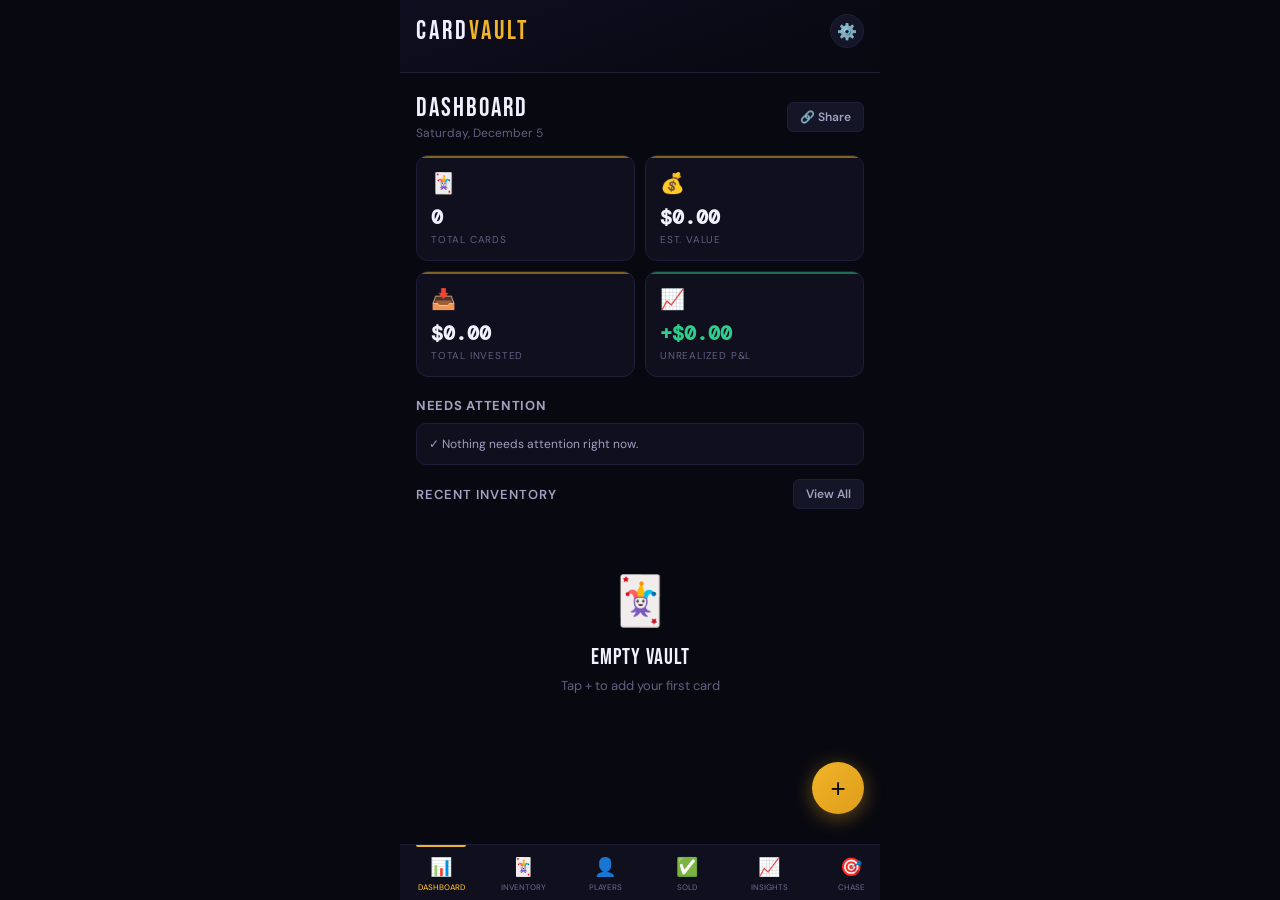
==== app/index.html @ 260b444c "Publish verified CardVault beta as stable main application without changing old live app" ====
<!DOCTYPE html>
<html lang="en">
<head>
<meta charset="UTF-8">
<meta name="viewport" content="width=device-width, initial-scale=1.0, maximum-scale=1.0, user-scalable=no">
<meta name="apple-mobile-web-app-capable" content="yes">
<meta name="apple-mobile-web-app-status-bar-style" content="black-translucent">
<meta name="apple-mobile-web-app-title" content="CardVault">
<meta name="theme-color" content="#080810">
<link rel="manifest" id="pwa-manifest">
<link rel="apple-touch-icon" id="apple-icon">
<title>CardVault</title>
<link href="https://fonts.googleapis.com/css2?family=Bebas+Neue&family=DM+Sans:wght@400;500;600;700&family=DM+Mono:wght@400;500&display=swap" rel="stylesheet">
<script>
function buildPWA() {
  const c = document.createElement('canvas');
  c.width = c.height = 512;
  const x = c.getContext('2d');
  const bg = x.createLinearGradient(0,0,512,512);
  bg.addColorStop(0,'#12122a'); bg.addColorStop(1,'#080810');
  x.fillStyle = bg;
  x.beginPath(); x.roundRect(0,0,512,512,80); x.fill();
  x.strokeStyle='#f0b429'; x.lineWidth=12;
  x.beginPath(); x.roundRect(20,20,472,472,65); x.stroke();
  const card = x.createLinearGradient(120,100,390,400);
  card.addColorStop(0,'#fff'); card.addColorStop(1,'#e8e8f0');
  x.fillStyle=card;
  x.beginPath(); x.roundRect(120,100,272,312,16); x.fill();
  x.fillStyle='#12122a'; x.font='bold 180px serif'; x.textAlign='center'; x.textBaseline='middle';
  x.fillText('CV',256,270);
  x.fillStyle='#f0b429'; x.font='bold 36px sans-serif';
  x.fillText('CARDVAULT',256,440);
  const iconData = c.toDataURL('image/png');
  document.getElementById('apple-icon').href = iconData;
  const manifest = {name:'CardVault',short_name:'CardVault',start_url:'.',display:'standalone',background_color:'#080810',theme_color:'#080810',icons:[{src:iconData,sizes:'512x512',type:'image/png'}]};
  const blob = new Blob([JSON.stringify(manifest)],{type:'application/json'});
  document.getElementById('pwa-manifest').href = URL.createObjectURL(blob);
}
window.addEventListener('DOMContentLoaded', buildPWA);
</script>
<style>
:root {
  --bg:#080810; --bg2:#0f0f1e; --bg3:#151528; --bg4:#1c1c35;
  --border:#1e1e38; --border2:#2a2a50;
  --text:#f0f0ff; --text2:#a0a0c0; --muted:#606080;
  --gold:#f0b429; --gold-dim:rgba(240,180,41,0.12);
  --green:#2dce89; --green-dim:rgba(45,206,137,0.12);
  --red:#f75f6f; --red-dim:rgba(247,95,111,0.12);
  --blue:#4d9ef7; --blue-dim:rgba(77,158,247,0.12);
  --purple:#a78bfa; --purple-dim:rgba(167,139,250,0.12);
  --radius:12px; --radius-sm:8px;
}
*{box-sizing:border-box;margin:0;padding:0;-webkit-tap-highlight-color:transparent;}
body{background:var(--bg);color:var(--text);font-family:'DM Sans',sans-serif;min-height:100dvh;max-width:480px;margin:0 auto;overflow-x:hidden;padding-bottom:80px;}

/* HEADER */
.header{background:linear-gradient(160deg,#0e0e20,#080810);border-bottom:1px solid var(--border);padding:14px 16px;position:sticky;top:0;z-index:100;}
.header-row{display:flex;align-items:center;justify-content:space-between;margin-bottom:10px;}
.logo{font-family:'Bebas Neue',sans-serif;font-size:26px;letter-spacing:3px;color:var(--text);}
.logo span{color:var(--gold);}
.header-right{display:flex;align-items:center;gap:8px;}
.pro-badge{background:var(--gold-dim);border:1px solid rgba(240,180,41,0.3);color:var(--gold);font-size:11px;font-weight:700;padding:3px 10px;border-radius:20px;letter-spacing:1px;}
.settings-btn{background:var(--bg3);border:1px solid var(--border);color:var(--text2);width:34px;height:34px;border-radius:50%;font-size:16px;cursor:pointer;display:flex;align-items:center;justify-content:center;}
.hstats{display:flex;border:1px solid var(--border);border-radius:var(--radius-sm);overflow:hidden;}
.hstat{flex:1;padding:8px 6px;text-align:center;border-right:1px solid var(--border);}
.hstat:last-child{border-right:none;}
.hstat-val{font-family:'DM Mono',monospace;font-size:13px;font-weight:600;color:var(--gold);}
.hstat-val.green{color:var(--green);} .hstat-val.red{color:var(--red);}
.hstat-label{font-size:9px;color:var(--muted);text-transform:uppercase;letter-spacing:0.8px;margin-top:1px;}

/* NAV */
.nav{position:fixed;bottom:0;left:50%;transform:translateX(-50%);width:100%;max-width:480px;background:var(--bg2);border-top:1px solid var(--border);display:flex;z-index:200;padding-bottom:env(safe-area-inset-bottom);}
.nav-btn{flex:1;padding:10px 4px 8px;background:none;border:none;cursor:pointer;color:var(--muted);font-size:9px;font-family:'DM Sans',sans-serif;text-transform:uppercase;letter-spacing:0.8px;font-weight:500;display:flex;flex-direction:column;align-items:center;gap:3px;transition:color 0.2s;position:relative;}
.nav-btn.active{color:var(--gold);}
.nav-btn.active::after{content:'';position:absolute;top:0;left:20%;right:20%;height:2px;background:var(--gold);border-radius:0 0 2px 2px;}
.nav-icon{font-size:18px;}
.fab{position:fixed;bottom:calc(var(--cv-nav-height, 88px) + 18px);right:max(16px,calc((100vw - 448px)/2));width:52px;height:52px;border-radius:50%;background:linear-gradient(135deg,var(--gold),#e09d1a);border:none;cursor:pointer;font-size:26px;color:var(--bg);box-shadow:0 4px 20px rgba(240,180,41,0.4);display:flex;align-items:center;justify-content:center;z-index:150;-webkit-tap-highlight-color:transparent;}

/* PAGES */
.page{display:none;padding:16px;animation:fadeIn 0.2s ease;}
.page.active{display:block;}
@keyframes fadeIn{from{opacity:0;transform:translateY(6px)}to{opacity:1;transform:none}}

/* SECTION HEADERS */
.sec-header{display:flex;align-items:center;justify-content:space-between;margin-bottom:14px;margin-top:4px;}
.sec-title{font-family:'Bebas Neue',sans-serif;font-size:26px;letter-spacing:2px;}
.sec-sub{font-size:12px;color:var(--muted);margin-top:1px;}

/* BUTTONS */
.btn{width:100%;padding:13px;border-radius:var(--radius-sm);font-family:'DM Sans',sans-serif;font-size:14px;font-weight:600;cursor:pointer;margin-bottom:10px;transition:opacity 0.2s;}
.btn:active{opacity:0.75;}
.btn-primary{background:linear-gradient(135deg,var(--gold),#e09d1a);border:none;color:var(--bg);}
.btn-secondary{background:var(--bg3);border:1px solid var(--border2);color:var(--text2);}
.btn-danger{background:var(--red-dim);border:1px solid rgba(247,95,111,0.3);color:var(--red);}
.btn-sm{background:var(--bg3);border:1px solid var(--border);color:var(--text2);padding:6px 12px;border-radius:6px;font-size:12px;font-weight:600;cursor:pointer;font-family:'DM Sans',sans-serif;white-space:nowrap;}
.btn-sm.gold{background:var(--gold-dim);border-color:rgba(240,180,41,0.3);color:var(--gold);}
.btn-sm.red{background:var(--red-dim);border-color:rgba(247,95,111,0.3);color:var(--red);}

/* FORMS */
.form-group{margin-bottom:12px;}
.form-label{font-size:11px;font-weight:600;color:var(--text2);text-transform:uppercase;letter-spacing:0.8px;display:block;margin-bottom:5px;}
.form-input{width:100%;background:var(--bg3);border:1px solid var(--border2);border-radius:var(--radius-sm);color:var(--text);font-family:'DM Sans',sans-serif;font-size:14px;padding:11px 12px;outline:none;transition:border-color 0.2s;}
.form-input:focus{border-color:var(--gold);}
.form-select{width:100%;background:var(--bg3);border:1px solid var(--border2);border-radius:var(--radius-sm);color:var(--text);font-family:'DM Sans',sans-serif;font-size:14px;padding:11px 12px;outline:none;-webkit-appearance:none;}
.form-textarea{width:100%;background:var(--bg3);border:1px solid var(--border2);border-radius:var(--radius-sm);color:var(--text);font-family:'DM Sans',sans-serif;font-size:14px;padding:11px 12px;outline:none;resize:none;min-height:72px;}
.form-row{display:grid;grid-template-columns:1fr 1fr;gap:10px;}
.form-hint{font-size:11px;color:var(--muted);margin-top:4px;}
.form-optional{color:var(--muted);font-weight:400;}

/* TAGS */
.tag{font-size:10px;font-weight:700;padding:2px 8px;border-radius:20px;text-transform:uppercase;letter-spacing:0.5px;display:inline-block;}
.tag-sport{background:var(--blue-dim);color:var(--blue);border:1px solid rgba(77,158,247,0.2);}
.tag-grade{background:var(--gold-dim);color:var(--gold);border:1px solid rgba(240,180,41,0.2);}
.tag-cond{background:var(--bg3);color:var(--text2);border:1px solid var(--border);}
.tag-print{background:var(--gold-dim);color:var(--gold);border:1px solid rgba(240,180,41,0.3);}

/* CARD ITEMS */
.card-item{background:var(--bg2);border:1px solid var(--border);border-radius:var(--radius);padding:14px;display:flex;gap:12px;align-items:flex-start;margin-bottom:10px;cursor:pointer;-webkit-user-select:none;user-select:none;-webkit-touch-callout:none;}
.card-item *{pointer-events:none;}
.card-item:active{background:var(--bg3);border-color:var(--border2);}
.card-thumb{width:52px;height:72px;border-radius:6px;background:var(--bg3);border:1px solid var(--border);flex-shrink:0;display:flex;align-items:center;justify-content:center;font-size:22px;overflow:hidden;}
.card-thumb img{width:100%;height:100%;object-fit:cover;}
.card-body{flex:1;min-width:0;}
.card-name{font-weight:700;font-size:14px;overflow:hidden;text-overflow:ellipsis;white-space:nowrap;}
.card-meta{font-size:12px;color:var(--text2);margin-top:2px;overflow:hidden;text-overflow:ellipsis;white-space:nowrap;}
.card-tags{display:flex;gap:5px;margin-top:7px;flex-wrap:wrap;}
.card-prices{text-align:right;flex-shrink:0;}
.price-val{font-family:'DM Mono',monospace;font-size:14px;font-weight:600;}
.price-cost{font-size:11px;color:var(--text2);margin-top:2px;}
.price-pl{font-family:'DM Mono',monospace;font-size:11px;margin-top:2px;}
.price-pl.pos{color:var(--green);} .price-pl.neg{color:var(--red);}

/* DASH GRID */
.dash-grid{display:grid;grid-template-columns:1fr 1fr;gap:10px;margin-bottom:20px;}
.dash-card{background:var(--bg2);border:1px solid var(--border);border-radius:var(--radius);padding:14px;position:relative;overflow:hidden;}
.dash-card::before{content:'';position:absolute;top:0;left:0;right:0;height:2px;background:var(--gold);opacity:0.5;}
.dash-card.green::before{background:var(--green);}
.dash-card.blue::before{background:var(--blue);}
.dash-card.wide{grid-column:1/-1;}
.dash-icon{font-size:20px;margin-bottom:8px;}
.dash-val{font-family:'DM Mono',monospace;font-size:20px;font-weight:600;}
.dash-val.green{color:var(--green);} .dash-val.red{color:var(--red);}
.dash-label{font-size:10px;color:var(--muted);text-transform:uppercase;letter-spacing:0.8px;margin-top:3px;}

/* MODAL */
.overlay{display:none;position:fixed;inset:0;background:rgba(0,0,0,0.8);z-index:300;align-items:flex-end;justify-content:center;backdrop-filter:blur(4px);}
.overlay.open{display:flex;}
.sheet{background:var(--bg2);border-radius:20px 20px 0 0;width:100%;max-width:480px;max-height:92dvh;display:flex;flex-direction:column;}
.sheet-handle{width:36px;height:4px;background:var(--border2);border-radius:2px;margin:12px auto 0;}
.sheet-header{display:flex;align-items:center;justify-content:space-between;padding:12px 16px 0;}
.sheet-title{font-family:'Bebas Neue',sans-serif;font-size:22px;letter-spacing:1.5px;}
.sheet-close{background:var(--bg3);border:1px solid var(--border);color:var(--text2);width:30px;height:30px;border-radius:50%;font-size:16px;cursor:pointer;display:flex;align-items:center;justify-content:center;flex-shrink:0;}
.sheet-body{padding:14px 16px 24px;overflow-y:auto;flex:1;}

/* TABS */
.tabs{display:flex;border:1px solid var(--border);border-radius:var(--radius-sm);margin-bottom:14px;overflow:hidden;}
.tab{flex:1;padding:9px;background:none;border:none;color:var(--muted);font-family:'DM Sans',sans-serif;font-size:12px;font-weight:600;cursor:pointer;}
.tab.active{background:var(--gold-dim);color:var(--gold);}

/* SCAN CHOICES */
.scan-btn{background:var(--bg3);border:1px solid var(--border2);border-radius:var(--radius);padding:14px 16px;display:flex;align-items:center;gap:14px;margin-bottom:10px;cursor:pointer;transition:border-color 0.2s;}
.scan-btn:active{border-color:var(--gold);background:var(--bg4);}
.scan-icon{font-size:28px;flex-shrink:0;}
.scan-info{flex:1;}
.scan-label{font-weight:700;font-size:15px;}
.scan-sub{font-size:12px;color:var(--muted);margin-top:2px;}
.scan-arrow{color:var(--muted);font-size:20px;flex-shrink:0;}
.scan-divider{display:flex;align-items:center;gap:10px;margin:12px 0;}
.scan-divider-line{flex:1;height:1px;background:var(--border);}
.scan-divider-text{font-size:11px;color:var(--muted);font-weight:600;}
.scan-manual{background:none;border:1px solid var(--border);color:var(--text2);}

/* DETAIL */
.detail-hero{display:flex;gap:14px;margin-bottom:14px;align-items:flex-start;}
.detail-img{width:90px;height:126px;border-radius:10px;background:var(--bg3);border:1px solid var(--border2);flex-shrink:0;display:flex;align-items:center;justify-content:center;font-size:36px;overflow:hidden;cursor:zoom-in;}
.detail-img img{width:100%;height:100%;object-fit:cover;}
.detail-info{flex:1;min-width:0;}
.detail-name{font-family:'Bebas Neue',sans-serif;font-size:24px;letter-spacing:1px;line-height:1.1;}
.detail-meta{font-size:12px;color:var(--text2);margin-top:3px;line-height:1.5;}
.detail-tags{display:flex;gap:5px;flex-wrap:wrap;margin-top:8px;}
.prices-row{display:grid;grid-template-columns:1fr 1fr 1fr;gap:8px;margin-bottom:14px;}
.price-box{background:var(--bg3);border:1px solid var(--border);border-radius:var(--radius-sm);padding:10px;text-align:center;}
.price-box-val{font-family:'DM Mono',monospace;font-size:15px;font-weight:600;}
.price-box-label{font-size:9px;color:var(--muted);text-transform:uppercase;letter-spacing:0.8px;margin-top:2px;}
.detail-section{margin-bottom:14px;}
.detail-section-title{font-size:11px;font-weight:700;color:var(--muted);text-transform:uppercase;letter-spacing:1px;margin-bottom:8px;}
.detail-row{display:flex;justify-content:space-between;align-items:center;padding:8px 0;border-bottom:1px solid var(--border);}
.detail-row:last-child{border-bottom:none;}
.detail-row-label{font-size:13px;color:var(--text2);}
.detail-row-val{font-size:13px;font-weight:600;text-align:right;}

/* MARKET PANEL */
.market-panel{background:var(--bg3);border:1px solid var(--border);border-radius:var(--radius);margin-bottom:14px;overflow:hidden;}
.market-head{display:flex;align-items:center;justify-content:space-between;padding:11px 14px;border-bottom:1px solid var(--border);}
.market-title{font-size:11px;font-weight:700;color:var(--text2);text-transform:uppercase;letter-spacing:0.8px;}
.market-fetch-btn{background:var(--blue-dim);border:1px solid rgba(77,158,247,0.3);color:var(--blue);font-size:12px;font-weight:600;padding:5px 12px;border-radius:20px;cursor:pointer;font-family:'DM Sans',sans-serif;}
.market-body{padding:12px 14px;}
.market-empty{text-align:center;padding:12px 0;font-size:13px;color:var(--muted);}
.market-stats{display:grid;grid-template-columns:1fr 1fr 1fr;gap:8px;margin-bottom:12px;}
.market-stat{text-align:center;background:var(--bg2);border:1px solid var(--border);border-radius:var(--radius-sm);padding:8px;}
.market-stat-val{font-family:'DM Mono',monospace;font-size:13px;font-weight:600;}
.market-stat-val.gold{color:var(--gold);}
.market-stat-label{font-size:9px;color:var(--muted);text-transform:uppercase;margin-top:2px;}
.market-sale{display:flex;justify-content:space-between;align-items:center;padding:7px 0;border-bottom:1px solid var(--border);font-size:12px;cursor:pointer;}
.market-sale:last-child{border-bottom:none;}
.market-sale-title{color:var(--text2);flex:1;overflow:hidden;text-overflow:ellipsis;white-space:nowrap;padding-right:8px;}
.market-sale-price{font-family:'DM Mono',monospace;color:var(--green);font-weight:600;flex-shrink:0;}
.market-sale-date{color:var(--muted);font-size:11px;flex-shrink:0;margin-left:8px;}

/* AI PRICE */
.ai-panel{background:linear-gradient(135deg,rgba(167,139,250,0.1),rgba(77,158,247,0.08));border:1px solid rgba(167,139,250,0.3);border-radius:var(--radius);padding:14px;margin-bottom:14px;}
.ai-panel-head{display:flex;align-items:center;justify-content:space-between;margin-bottom:8px;}
.ai-panel-title{font-size:11px;font-weight:700;color:var(--purple);text-transform:uppercase;letter-spacing:0.8px;}
.ai-price-val{font-family:'DM Mono',monospace;font-size:28px;font-weight:700;margin-bottom:4px;}
.ai-price-range{font-size:12px;color:var(--text2);margin-bottom:8px;}
.ai-reasoning{font-size:12px;color:var(--text2);line-height:1.5;border-top:1px solid rgba(167,139,250,0.2);padding-top:8px;}
.confidence{display:inline-flex;align-items:center;gap:4px;font-size:11px;font-weight:600;padding:2px 8px;border-radius:20px;}
.conf-high{background:rgba(45,206,137,0.15);color:var(--green);}
.conf-med{background:rgba(240,180,41,0.15);color:var(--gold);}
.conf-low{background:rgba(247,95,111,0.15);color:var(--red);}
.use-price-btn{width:100%;padding:10px;background:rgba(167,139,250,0.15);border:1px solid rgba(167,139,250,0.4);border-radius:var(--radius-sm);color:var(--purple);font-family:'DM Sans',sans-serif;font-size:13px;font-weight:600;cursor:pointer;margin-top:10px;}

/* PSA */
.psa-verified{display:flex;align-items:center;gap:8px;background:var(--green-dim);border:1px solid rgba(45,206,137,0.3);border-radius:var(--radius-sm);padding:10px 12px;margin-bottom:10px;}
.psa-cert-name{font-size:13px;font-weight:600;color:var(--green);}
.psa-cert-sub{font-size:11px;color:var(--text2);margin-top:2px;}
.pop-grid{display:grid;grid-template-columns:repeat(4,1fr);gap:4px;margin-bottom:10px;}
.pop-cell{background:var(--bg2);border:1px solid var(--border);border-radius:6px;padding:7px 4px;text-align:center;}
.pop-cell.mine{background:var(--gold-dim);border-color:rgba(240,180,41,0.4);}
.pop-grade{font-family:'Bebas Neue',sans-serif;font-size:13px;color:var(--text2);letter-spacing:1px;}
.pop-cell.mine .pop-grade{color:var(--gold);}
.pop-count{font-family:'DM Mono',monospace;font-size:12px;font-weight:600;margin-top:1px;}
.pop-hl{display:flex;gap:8px;margin-top:8px;}
.pop-hl-card{flex:1;background:var(--bg2);border:1px solid var(--border);border-radius:var(--radius-sm);padding:8px;text-align:center;}
.pop-hl-val{font-family:'DM Mono',monospace;font-size:15px;font-weight:600;}
.pop-hl-label{font-size:9px;color:var(--muted);text-transform:uppercase;letter-spacing:0.7px;margin-top:2px;}

/* PLAYERS */
.player-card{background:var(--bg2);border:1px solid var(--border);border-radius:var(--radius);margin-bottom:10px;overflow:hidden;cursor:pointer;}
.player-card:active{background:var(--bg3);}
.player-card-inner{display:flex;align-items:center;gap:12px;padding:12px 14px;}
.player-avatar{width:48px;height:48px;border-radius:50%;background:var(--bg3);border:2px solid var(--border2);display:flex;align-items:center;justify-content:center;font-family:'Bebas Neue',sans-serif;font-size:18px;color:var(--gold);flex-shrink:0;}
.player-name{font-weight:700;font-size:15px;}
.player-stats{font-size:12px;color:var(--text2);margin-top:2px;}
.player-val{text-align:right;margin-left:auto;}
.player-val-num{font-family:'DM Mono',monospace;font-size:14px;font-weight:600;color:var(--gold);}
.player-pl{font-family:'DM Mono',monospace;font-size:11px;margin-top:2px;}

/* SOLD */
.sold-stats{display:flex;gap:8px;margin-bottom:16px;}
.sold-stat{flex:1;background:var(--bg2);border:1px solid var(--border);border-radius:var(--radius-sm);padding:10px;text-align:center;}
.sold-stat-val{font-family:'DM Mono',monospace;font-size:16px;font-weight:600;}
.sold-stat-label{font-size:9px;color:var(--muted);text-transform:uppercase;letter-spacing:0.7px;margin-top:2px;}
.sold-item{background:var(--bg2);border:1px solid var(--border);border-radius:var(--radius);padding:12px 14px;margin-bottom:8px;}
.sold-item-name{font-weight:700;font-size:14px;}
.sold-item-meta{font-size:12px;color:var(--text2);margin-top:2px;}
.sold-item-row{display:flex;justify-content:space-between;align-items:center;margin-top:8px;}
.sold-item-price{font-family:'DM Mono',monospace;font-size:14px;color:var(--green);}
.sold-item-pl{font-family:'DM Mono',monospace;font-size:12px;}

/* INSIGHTS */
.insight-section{margin-bottom:24px;}
.insight-title{font-family:'Bebas Neue',sans-serif;font-size:20px;letter-spacing:1.5px;margin-bottom:4px;}
.insight-sub{font-size:11px;color:var(--muted);margin-bottom:12px;}
.insight-item{background:var(--bg2);border:1px solid var(--border);border-radius:var(--radius);padding:12px 14px;display:flex;gap:10px;align-items:center;margin-bottom:8px;cursor:pointer;-webkit-user-select:none;user-select:none;-webkit-touch-callout:none;}
.insight-item:active{background:var(--bg3);}
.insight-rank{font-family:'Bebas Neue',sans-serif;font-size:20px;color:var(--border2);width:26px;text-align:center;flex-shrink:0;}
.rank-1{color:var(--gold);} .rank-2{color:#a0aec0;} .rank-3{color:#cd7f32;}
.insight-thumb{width:34px;height:48px;border-radius:4px;background:var(--bg3);border:1px solid var(--border);display:flex;align-items:center;justify-content:center;font-size:14px;flex-shrink:0;overflow:hidden;}
.insight-thumb img{width:100%;height:100%;object-fit:cover;}
.insight-info{flex:1;min-width:0;}
.insight-name{font-weight:700;font-size:14px;overflow:hidden;text-overflow:ellipsis;white-space:nowrap;}
.insight-meta{font-size:11px;color:var(--text2);margin-top:2px;}
.insight-right{text-align:right;flex-shrink:0;}
.insight-val{font-family:'DM Mono',monospace;font-size:13px;font-weight:600;}
.insight-pl{font-family:'DM Mono',monospace;font-size:11px;margin-top:2px;}

/* SETTINGS */
.setting-section{margin-bottom:22px;}
.setting-section-title{font-size:11px;font-weight:700;color:var(--muted);text-transform:uppercase;letter-spacing:1px;margin-bottom:10px;padding-bottom:6px;border-bottom:1px solid var(--border);}
.setting-box{background:var(--bg3);border:1px solid var(--border);border-radius:var(--radius);padding:14px;margin-bottom:10px;}
.setting-desc{font-size:13px;color:var(--text2);line-height:1.6;margin-bottom:10px;}
.setting-hint{font-size:12px;color:var(--muted);margin-bottom:12px;}
.setting-row{display:flex;align-items:center;justify-content:space-between;padding:10px 0;border-bottom:1px solid var(--border);}
.setting-row:last-child{border-bottom:none;}
.setting-row-label{font-weight:600;font-size:14px;}
.setting-row-sub{font-size:12px;color:var(--muted);margin-top:2px;}
.key-saved{font-family:'DM Mono',monospace;font-size:12px;color:var(--green);background:var(--green-dim);border:1px solid rgba(45,206,137,0.2);padding:3px 8px;border-radius:4px;}
.key-missing{font-size:12px;color:var(--muted);}

/* EBAY BTN */
.ebay-btn{width:100%;padding:12px;margin-bottom:10px;background:linear-gradient(135deg,#1a1a2e,#16213e);border:1px solid rgba(77,158,247,0.3);border-radius:var(--radius-sm);color:var(--blue);font-family:'DM Sans',sans-serif;font-size:14px;font-weight:600;cursor:pointer;display:flex;align-items:center;justify-content:center;gap:8px;}
.ebay-badge{font-size:10px;background:#e53238;color:white;padding:1px 6px;border-radius:3px;font-weight:700;}

/* SEARCH */
.search-row{display:flex;gap:8px;margin-bottom:12px;}
.search-input{flex:1;background:var(--bg3);border:1px solid var(--border2);border-radius:var(--radius-sm);color:var(--text);font-family:'DM Sans',sans-serif;font-size:14px;padding:10px 12px;outline:none;}
.filter-btn{background:var(--bg3);border:1px solid var(--border);border-radius:var(--radius-sm);padding:10px 12px;color:var(--text2);font-size:18px;cursor:pointer;flex-shrink:0;}
.sport-filters{display:flex;gap:6px;margin-bottom:14px;overflow-x:auto;padding-bottom:4px;}
.sport-filter{background:var(--bg3);border:1px solid var(--border);border-radius:20px;padding:5px 12px;font-size:12px;font-weight:600;color:var(--muted);cursor:pointer;white-space:nowrap;flex-shrink:0;}
.sport-filter.active{background:var(--gold-dim);border-color:rgba(240,180,41,0.3);color:var(--gold);}

/* EMPTY STATE */
.empty{text-align:center;padding:48px 20px;}
.empty-icon{font-size:48px;margin-bottom:12px;}
.empty-title{font-family:'Bebas Neue',sans-serif;font-size:22px;letter-spacing:1px;margin-bottom:6px;}
.empty-sub{font-size:13px;color:var(--muted);}

/* TOAST */
.toast{position:fixed;top:80px;left:50%;transform:translateX(-50%) translateY(-20px);background:var(--bg3);border:1px solid var(--border2);color:var(--text);font-size:13px;font-weight:500;padding:10px 18px;border-radius:20px;z-index:500;opacity:0;transition:all 0.3s;white-space:nowrap;pointer-events:none;}
.toast.show{opacity:1;transform:translateX(-50%) translateY(0);}
.toast.success{border-color:rgba(45,206,137,0.4);color:var(--green);}
.toast.error{border-color:rgba(247,95,111,0.4);color:var(--red);}

/* PHOTO STRIP */
.photo-strip{background:var(--bg3);border:1px solid var(--border);border-radius:var(--radius-sm);padding:10px 12px;display:flex;align-items:center;gap:10px;margin-bottom:14px;}
.photo-strip-img{width:40px;height:56px;border-radius:4px;overflow:hidden;flex-shrink:0;}
.photo-strip-img img{width:100%;height:100%;object-fit:cover;}
.ai-badge{background:var(--green-dim);border:1px solid rgba(45,206,137,0.3);color:var(--green);font-size:10px;font-weight:700;padding:2px 8px;border-radius:20px;margin-left:auto;}
/* Dedicated export controls do not share narrow mobile header space. */
#page-inventory .sec-header{display:grid;grid-template-columns:minmax(0,1fr) auto auto;column-gap:6px;row-gap:8px;align-items:center;min-width:0}
#page-inventory .sec-header .sec-title{min-width:0;font-size:clamp(20px,6vw,26px);letter-spacing:1px}
#page-inventory .sec-header .btn-sm{min-width:0;padding:9px 8px;font-size:12px;white-space:nowrap}
#page-inventory .sec-header #cvx-select-btn{grid-column:3}
#page-inventory .cv-export-fixed-row,#page-sold .cv-export-fixed-row{display:block;width:100%;margin:0 0 14px;min-width:0}
#page-inventory .cv-export-fixed-button,#page-sold .cv-export-fixed-button{display:block;width:100%;padding:12px;text-align:center;box-sizing:border-box;white-space:normal}
@media(max-width:390px){#page-inventory .sec-header{grid-template-columns:minmax(0,1fr) auto}#page-inventory .sec-header #cvx-select-btn{grid-column:2;grid-row:2}#page-inventory .sec-header .sec-title{grid-column:1;grid-row:1}}

.chase-card{border:1px solid var(--border);border-radius:12px;background:var(--bg2);padding:14px;margin-bottom:10px}.chase-top{display:flex;justify-content:space-between;gap:8px}.chase-meta,.chase-notes{font-size:12px;color:var(--text2);margin-top:6px}.chase-priority,.chase-target{font-size:12px;color:var(--gold)}.chase-target{margin-top:6px}.chase-actions{display:flex;gap:8px;margin-top:10px}.chase-link{display:inline-block;margin-top:8px;font-size:12px;color:var(--blue)}
.nav-btn{min-width:0;letter-spacing:0;font-size:8px;padding-left:1px;padding-right:1px}
</style>
</head>
<body>

<!-- SHARED VIEW -->
<div id="shared-view" style="display:none;padding-bottom:40px">
  <div style="background:linear-gradient(160deg,#0e0e20,#080810);padding:16px;border-bottom:1px solid var(--border);">
    <div style="font-family:'Bebas Neue',sans-serif;font-size:26px;letter-spacing:3px;">CARD<span style="color:var(--gold)">VAULT</span></div>
    <div style="font-size:12px;color:var(--muted);margin-top:4px;">👁 Read-only shared collection</div>
  </div>
  <div style="padding:16px;" id="shared-body"></div>
</div>

<!-- SHARED CARD DETAIL MODAL -->
<div id="shared-modal" style="display:none;position:fixed;inset:0;z-index:9999;background:rgba(0,0,0,0.85);overflow-y:auto;" onclick="if(event.target===this)closeSharedModal()">
  <div style="background:var(--bg2);border-radius:16px;max-width:480px;margin:20px auto;padding:0;overflow:hidden;position:relative;">
    <button onclick="closeSharedModal()" style="position:absolute;top:12px;right:12px;background:rgba(0,0,0,0.5);border:none;color:#fff;width:32px;height:32px;border-radius:50%;font-size:18px;cursor:pointer;z-index:1;display:flex;align-items:center;justify-content:center;">×</button>
    <div id="shared-modal-body" style="padding:0"></div>
  </div>
</div>

<!-- MAIN APP -->
<div id="main-app">

<!-- HEADER -->
<div class="header">
  <div class="header-row">
    <div class="logo">CARD<span>VAULT</span></div>
    <div class="header-right">
      
      <button class="settings-btn" onclick="showPage('settings')">⚙️</button>
    </div>
  </div>

</div>

<!-- PAGES -->
<div class="page active" id="page-dash">
  <div class="sec-header">
    <div><div class="sec-title">Dashboard</div><div class="sec-sub" id="dash-date"></div></div>
    <button class="btn-sm" onclick="openShareModal()">🔗 Share</button>
  </div>
  <div class="dash-grid">
    <div class="dash-card"><div class="dash-icon">🃏</div><div class="dash-val" id="d-cards">0</div><div class="dash-label">Total Cards</div></div>
    <div class="dash-card"><div class="dash-icon">💰</div><div class="dash-val" id="d-value">$0.00</div><div class="dash-label">Est. Value</div></div>
    <div class="dash-card"><div class="dash-icon">📥</div><div class="dash-val" id="d-invested">$0.00</div><div class="dash-label">Total Invested</div></div>
    <div class="dash-card green"><div class="dash-icon">📈</div><div class="dash-val" id="d-pl">+$0.00</div><div class="dash-label">Unrealized P&L</div></div>
    
  </div>
  <div style="margin:18px 0 14px">
    <div style="font-size:13px;font-weight:700;color:var(--text2);letter-spacing:.7px;text-transform:uppercase;margin-bottom:9px">Needs Attention</div>
    <div id="dash-attention"></div>
  </div>
  <div style="display:flex;align-items:center;justify-content:space-between;margin-bottom:12px;">
    <div style="font-size:13px;font-weight:600;color:var(--text2);text-transform:uppercase;letter-spacing:1px;">Recent Inventory</div>
    <button class="btn-sm" onclick="showPage('inventory')">View All</button>
  </div>
  <div id="dash-needs"></div>
  <div id="dash-recent"></div>
</div>

<div class="page" id="page-inventory">
  <div class="sec-header">
    <div class="sec-title">Inventory</div>
    <button class="btn-sm gold" onclick="openAddModal()">+ Add Card</button>
  </div>
  <div class="cv-export-fixed-row" style="display:grid;grid-template-columns:repeat(2,minmax(0,1fr));gap:8px">
    <button type="button" class="btn-sm cv-export-fixed-button" onclick="cvExportAction('inventory')">⬇ Export CSV</button>
    <button type="button" class="btn-sm cv-export-fixed-button" onclick="document.getElementById('cv-import-file').click()">⬆ Import Spreadsheet</button>
    <input type="file" id="cv-import-file" accept=".csv,.xlsx,.xls" style="display:none" onchange="cvimpFile(event)">
  </div>
  <div class="search-row">
    <input class="search-input" id="inv-search" placeholder="Search player, set, year..." oninput="renderInventory()">
  </div>
  <div class="sport-filters" id="sport-filters">
    <div class="sport-filter active" onclick="setSportFilter('all',this)">All</div>
    <div class="sport-filter" onclick="setSportFilter('Baseball',this)">⚾ Baseball</div>
    <div class="sport-filter" onclick="setSportFilter('Basketball',this)">🏀 Basketball</div>
    <div class="sport-filter" onclick="setSportFilter('Football',this)">🏈 Football</div>
    <div class="sport-filter" onclick="setSportFilter('Hockey',this)">🏒 Hockey</div>
    <div class="sport-filter" onclick="setSportFilter('Soccer',this)">⚽ Soccer</div>
    <div class="sport-filter" onclick="setSportFilter('Other',this)">🃏 Other</div>
    <div class="sport-filter" onclick="setSportFilter('Non-Sports',this)">🎬 Non-Sports</div>
  </div>
  <div id="inv-list"></div>
</div>

<div class="page" id="page-players">
  <div id="players-list-view">
    <div class="sec-header"><div class="sec-title">Players</div></div>
    <div id="players-list"></div>
  </div>
  <div id="players-detail-view" style="display:none">
    <button class="btn-sm" style="margin-bottom:14px" onclick="closePlayerFolder()">← Back</button>
    <div id="player-detail-content"></div>
  </div>
</div>

<div class="page" id="page-sold">
  <div class="sec-header"><div class="sec-title">Sold History</div></div>
  <div class="cv-export-fixed-row"><button type="button" class="btn-sm cv-export-fixed-button" onclick="cvExportAction('sales')">⬇ Export Sales CSV</button></div>
  <div class="sold-stats">
    <div class="sold-stat"><div class="sold-stat-val" id="s-count">0</div><div class="sold-stat-label">Sold</div></div>
    <div class="sold-stat"><div class="sold-stat-val" id="s-rev">$0</div><div class="sold-stat-label">Revenue</div></div>
    <div class="sold-stat"><div class="sold-stat-val green" id="s-pl">+$0</div><div class="sold-stat-label">Net P&L</div></div>
  </div>
  <div id="sold-list"></div>
</div>

<div class="page" id="page-insights">
  <div class="sec-header">
    <div><div class="sec-title">Insights</div><div class="sec-sub" id="insights-sub"></div></div>
    <button class="btn-sm" onclick="renderInsights()">↻</button>
  </div>
  <div class="insight-section">
    <div class="insight-title">🏆 Most Valuable</div>
    <div class="insight-sub">Top cards by estimated value</div>
    <div id="i-top"></div>
  </div>
  <div class="insight-section">
    <div class="insight-title">📈 Biggest Gainers</div>
    <div class="insight-sub">Highest unrealized profit</div>
    <div id="i-gainers"></div>
  </div>
  <div class="insight-section">
    <div class="insight-title">📉 Biggest Losers</div>
    <div class="insight-sub">Cards below purchase price</div>
    <div id="i-losers"></div>
  </div>
</div>

<div class="page" id="page-chase">
  <div class="sec-header"><div><div class="sec-title">🎯 Chase List</div><div class="sec-sub" id="chase-count">0 chase cards</div></div><div style="display:flex;gap:6px"><button class="btn-sm" onclick="voiceOpen('chase')">🎤 Voice</button><button class="btn-sm gold" onclick="chaseEdit('')">+ Add Chase</button></div></div>
  <div class="search-row"><input class="search-input" id="chase-search" placeholder="Search chase cards..." oninput="chaseDisplay()"></div>
  <div style="display:flex;gap:8px;margin:10px 0 14px"><select class="form-input" id="chase-filter" onchange="chaseDisplay()" style="flex:1"><option>All</option><option>Baseball</option><option>Basketball</option><option>Football</option><option>Hockey</option><option>Soccer</option><option>Other</option><option>Non-Sports</option><option value="Sports">Sports (older entries)</option></select><button class="btn-sm" onclick="chaseExport()">Export CSV</button></div>
  <div id="chase-list"></div>
</div>
<div class="page" id="page-pulse">
  <div class="sec-header"><div><div class="sec-title">📅 Hobby Pulse</div><div class="sec-sub">Release Radar · Topps &amp; Panini</div></div></div>
  <div id="pulse-root"></div>
</div>
<div class="page" id="page-settings">
  <div class="sec-header">
    <div class="sec-title">Settings</div>
    <button class="btn-sm" onclick="showPage('dash')">← Back</button>
  </div>

  <div class="setting-section">
    <div class="setting-section-title">🏆 PSA Cert Lookup</div>
    <div class="setting-box">
      <div class="setting-desc">Verify cert numbers and pull population report data for graded cards.</div>
      <div class="setting-hint">Get token at <strong style="color:var(--blue)">psacard.com/publicapi</strong> — sign in, copy your token.</div>
      <div class="form-group"><label class="form-label">PSA API Token</label><input class="form-input" id="psa-input" type="password" placeholder="your-psa-token..."></div>
      <div style="display:flex;gap:8px;margin-bottom:10px">
        <button class="btn btn-primary" style="margin:0;flex:1;padding:11px" onclick="saveKey('psa')">Save</button>
        <button class="btn btn-secondary" style="margin:0;padding:11px 14px" onclick="clearKey('psa')">Clear</button>
      </div>
      <div id="psa-status"></div>
    </div>
  </div>

  <div class="setting-section">
    <div class="setting-section-title">🛒 eBay Market Data</div>
    <div class="setting-box">
      <div class="setting-desc">eBay's API blocks direct browser requests, so live price fetching isn't available. Use the <strong style="color:var(--gold)">"Browse All Sold Listings"</strong> button inside any card's detail view to search eBay manually.</div>
      <div class="setting-desc" style="margin-top:8px">The <strong style="color:var(--purple)">AI Price Estimate</strong> feature uses Claude to estimate card values — add your Anthropic key above to enable it.</div>
    </div>
  </div>

  <div class="setting-section">
    <div class="setting-section-title">🤖 AI Card Scanning</div>
    <div class="setting-box">
      <div class="setting-desc">Auto-fill card details from a photo using Claude AI.</div>
      <div class="setting-hint">Get key at <strong style="color:var(--blue)">platform.anthropic.com</strong> → API Keys. ~$0.01 per scan.</div>
      <div class="form-group"><label class="form-label">Anthropic API Key</label><input class="form-input" id="ai-input" type="password" placeholder="sk-ant-..."></div>
      <div style="display:flex;gap:8px;margin-bottom:10px">
        <button class="btn btn-primary" style="margin:0;flex:1;padding:11px" onclick="saveKey('ai')">Save</button>
        <button class="btn btn-secondary" style="margin:0;padding:11px 14px" onclick="clearKey('ai')">Clear</button>
      </div>
      <div id="ai-status"></div>
    </div>
  </div>

  <div class="setting-section">
    <div class="setting-section-title">🔗 Share Collection</div>
    <div class="setting-box">
      <div class="setting-desc">Generates a short link that works in any text message, including iPhone. Uses your existing GitHub account — no new signup.</div>
      <div class="setting-hint" style="margin-bottom:10px"><strong>One-time setup:</strong> github.com → your profile photo → Settings → Developer settings → Personal access tokens → Tokens (classic) → Generate new token → check only <strong style="color:var(--gold)">gist</strong> → copy it.</div>
      <div class="form-group"><label class="form-label">GitHub Token</label><input class="form-input" id="gist-input" type="password" placeholder="ghp_..."></div>
      <div style="display:flex;gap:8px;margin-bottom:10px">
        <button class="btn btn-primary" style="margin:0;flex:1;padding:11px" onclick="saveKey('gist')">Save Token</button>
        <button class="btn btn-secondary" style="margin:0;padding:11px 14px" onclick="clearKey('gist')">Clear</button>
      </div>
      <div id="gist-status" style="margin-bottom:12px"></div>
      <button class="btn btn-primary" style="margin:0;width:100%" onclick="openShareModal()">🔗 Generate Share Link</button>
    </div>
  </div>

  <div class="setting-section">
    <div class="setting-section-title">📦 Data</div>
    <div class="setting-box">
      <div class="setting-row"><div><div class="setting-row-label">Total Cards</div><div class="setting-row-sub">In vault</div></div><div id="s-card-count" style="font-family:'DM Mono',monospace;font-size:16px;color:var(--gold)">0</div></div>
      <div class="setting-row"><div><div class="setting-row-label">Cards Sold</div><div class="setting-row-sub">In history</div></div><div id="s-sold-count" style="font-family:'DM Mono',monospace;font-size:16px;color:var(--text2)">0</div></div>
      <div style="margin-top:12px"><button class="btn btn-danger" style="margin:0" onclick="clearAllData()">🗑️ Clear All Data</button></div>
    </div>
  </div>
</div>

<!-- NAV -->
<nav class="nav">
  <button class="nav-btn active" id="nav-dash" onclick="showPage('dash')"><span class="nav-icon">📊</span>Dashboard</button>
  <button class="nav-btn" id="nav-inventory" onclick="showPage('inventory')"><span class="nav-icon">🃏</span>Inventory</button>
  <button class="nav-btn" id="nav-players" onclick="showPage('players')"><span class="nav-icon">👤</span>Players</button>
  <button class="nav-btn" id="nav-sold" onclick="showPage('sold')"><span class="nav-icon">✅</span>Sold</button>
  <button class="nav-btn" id="nav-insights" onclick="showPage('insights')"><span class="nav-icon">📈</span>Insights</button>
  <button class="nav-btn" id="nav-chase" onclick="showPage('chase')"><span class="nav-icon">🎯</span>Chase</button>
  <button class="nav-btn" id="nav-pulse" onclick="showPage('pulse')"><span class="nav-icon">📅</span>Pulse</button>
</nav>

<button class="fab" id="fab" onclick="openModal('modal-addmenu')">+</button>
<div class="toast" id="toast"></div>
</div><!-- end main-app -->

<!-- ===== ADD CARD MODAL ===== -->
<div class="overlay" id="modal-add">
  <div class="sheet">
    <div class="sheet-handle"></div>
    <div class="sheet-header">
      <div class="sheet-title" id="add-title">Add Card</div>
      <button class="sheet-close" onclick="closeModal('modal-add')">✕</button>
    </div>
    <div class="sheet-body">
      <!-- Step 1: Choose method -->
      <div id="step-choose">
        <div id="ai-nudge" style="display:none;background:var(--gold-dim);border:1px solid rgba(240,180,41,0.3);border-radius:var(--radius-sm);padding:12px;margin-bottom:14px;">
          <div style="font-size:13px;font-weight:600;color:var(--gold);margin-bottom:4px;">💡 AI Scanning Available</div>
          <div style="font-size:12px;color:var(--text2);margin-bottom:8px;">Add your Anthropic key in Settings to auto-fill details from photos.</div>
          <button class="btn-sm gold" style="width:100%" onclick="closeModal('modal-add');showPage('settings')">Set Up →</button>
        </div>
        <div class="scan-btn" onclick="triggerCamera()">
          <div class="scan-icon">📷</div>
          <div class="scan-info"><div class="scan-label">Take a Photo</div><div class="scan-sub">Use your camera</div></div>
          <div class="scan-arrow">›</div>
        </div>
        <div class="scan-btn" onclick="triggerUpload()">
          <div class="scan-icon">🖼️</div>
          <div class="scan-info"><div class="scan-label">Upload Photo</div><div class="scan-sub">Choose from your library</div></div>
          <div class="scan-arrow">›</div>
        </div>
        <div class="scan-divider"><div class="scan-divider-line"></div><div class="scan-divider-text">OR</div><div class="scan-divider-line"></div></div>
        <div class="scan-btn scan-manual" onclick="showAddStep('form')">
          <div class="scan-icon" style="font-size:20px">✏️</div>
          <div class="scan-info"><div class="scan-label">Enter Manually</div><div class="scan-sub">Type in card details</div></div>
          <div class="scan-arrow">›</div>
        </div>
        <input type="file" id="cam-input" accept="image/*" capture="environment" style="display:none" onchange="handlePhoto(event)">
        <input type="file" id="upload-input" accept="image/*" style="display:none" onchange="handlePhoto(event)">
      </div>

      <!-- Step 2: Scanning -->
      <div id="step-scanning" style="display:none;text-align:center;padding:40px 0">
        <img id="scan-thumb" src="" style="width:100px;height:140px;object-fit:cover;border-radius:8px;border:1px solid var(--border);margin-bottom:20px;">
        <div style="font-size:15px;font-weight:600;color:var(--text);margin-bottom:8px;">Reading your card<span id="scan-dots">...</span></div>
        <div style="font-size:13px;color:var(--muted);">Claude is analyzing the photo</div>
      </div>

      <!-- Step 3: Review / Form -->
      <div id="step-form" style="display:none">
        <input type="hidden" id="n-photo-data">
        <div id="photo-strip" style="display:none" class="photo-strip">
          <div class="photo-strip-img"><img id="strip-img" src=""></div>
          <div style="flex:1">
            <div style="font-size:13px;font-weight:600;">Photo attached</div>
            <div style="font-size:11px;color:var(--muted);margin-top:2px;">Tap Re-scan to try again</div>
          </div>
          <button class="btn-sm" onclick="showAddStep('choose')" style="flex-shrink:0">Re-scan</button>
          <div class="ai-badge" id="ai-filled-badge" style="display:none">✨ AI Filled</div>
        </div>
        <div class="tabs">
          <button class="tab active" id="add-tab-info" onclick="switchAddTab('info')">Card Info</button>
          <button class="tab" id="add-tab-price" onclick="switchAddTab('price')">Price & Notes</button>
          <button class="tab" id="add-tab-grade" onclick="switchAddTab('grade')">Grading</button>
        </div>
        <!-- Card Info Tab -->
        <div id="add-info">
          <div class="form-row">
            <div class="form-group"><label class="form-label">Player / Character *</label><input class="form-input" id="n-player" placeholder="e.g. Patrick Mahomes"></div>
            <div class="form-group"><label class="form-label">Year</label><input class="form-input" id="n-year" placeholder="2024" type="text"></div>
          </div>
          <div class="form-row">
            <div class="form-group"><label class="form-label">Sport *</label>
              <select class="form-select" id="n-sport">
                <option value="">Select...</option>
                <option>Baseball</option><option>Basketball</option><option>Football</option><option>Hockey</option><option>Soccer</option><option>Other</option><option>Non-Sports</option>
              </select>
            </div>
            <div class="form-group"><label class="form-label">Team / Franchise</label><input class="form-input" id="n-team" placeholder="Team name"></div>
          </div>
          <div class="form-group"><label class="form-label">Set / Brand</label><input class="form-input" id="n-set" placeholder="e.g. Topps Chrome"></div>
          <div class="form-row">
            <div class="form-group"><label class="form-label">Card #</label><input class="form-input" id="n-cardnum" placeholder="#"></div>
            <div class="form-group"><label class="form-label">Variation</label><input class="form-input" id="n-variation" placeholder="Refractor..."></div>
          </div>
          <div class="form-group">
            <label class="form-label">Print Run <span class="form-optional">(numbered cards)</span></label>
            <div style="display:flex;align-items:center;gap:8px">
              <span style="color:var(--muted);font-size:16px;font-weight:600">/</span>
              <input class="form-input" id="n-printrun" type="number" placeholder="e.g. 150">
              <span style="font-size:12px;color:var(--muted);white-space:nowrap">copies</span>
            </div>
            <div class="form-hint">Leave blank if not a numbered card</div>
          </div>
          <div style="display:flex;gap:8px">
            <button class="btn btn-primary" style="flex:1" onclick="saveNewCard()">✅ Save Card</button>
            <button class="btn btn-secondary" style="flex:1;margin:0 0 10px" onclick="switchAddTab('price')">More Details →</button>
          </div>
        </div>
        <!-- Price Tab -->
        <div id="add-price" style="display:none">
          <div class="form-row">
            <div class="form-group"><label class="form-label">Purchase Price <span class="form-optional">(optional)</span></label><input class="form-input" id="n-cost" type="number" step="0.01" placeholder="$0.00"></div>
            <div class="form-group"><label class="form-label">Est. Value</label><input class="form-input" id="n-value" type="number" step="0.01" placeholder="$0.00"></div>
          </div>
          <div class="form-group"><label class="form-label">Notes</label><textarea class="form-textarea" id="n-notes" placeholder="Any notes about the card..."></textarea></div>
          <div style="display:flex;gap:8px">
            <button class="btn btn-secondary" style="flex:1;margin:0 0 10px" onclick="switchAddTab('info')">← Back</button>
            <button class="btn btn-primary" style="flex:1" onclick="saveNewCard()">✅ Save Card</button>
          </div>
          <button class="btn btn-secondary" onclick="switchAddTab('grade')">Grading Info →</button>
        </div>
        <!-- Grade Tab -->
        <div id="add-grade" style="display:none">
          <div class="form-row">
            <div class="form-group"><label class="form-label">Condition</label>
              <select class="form-select" id="n-condition">
                <option>Raw</option><option>NM-MT</option><option>EX-MT</option><option>VG-EX</option><option>Graded</option>
              </select>
            </div>
            <div class="form-group"><label class="form-label">Grade</label>
              <select class="form-select" id="n-grade">
                <option value="">N/A</option>
                <option>PSA 10</option><option>PSA 9</option><option>PSA 8</option><option>PSA 7</option><option>PSA 6</option><option>PSA 5</option><option>PSA 4</option><option>PSA 3</option><option>PSA 2</option><option>PSA 1.5</option><option>PSA 1</option>
                <option>BGS 10</option><option>BGS 9.5</option><option>BGS 9</option><option>BGS 8.5</option><option>BGS 8</option>
                <option>SGC 10</option><option>SGC 9.5</option><option>SGC 9</option><option>SGC 8.5</option><option>SGC 8</option>
              </select>
            </div>
          </div>
          <div class="form-group"><label class="form-label">PSA Cert # <span class="form-optional">(optional)</span></label><input class="form-input" id="n-cert" placeholder="e.g. 12345678"></div>
          <div style="display:flex;gap:8px">
            <button class="btn btn-secondary" style="flex:1;margin:0 0 10px" onclick="switchAddTab('price')">← Back</button>
            <button class="btn btn-primary" style="flex:1" onclick="saveNewCard()">✅ Save Card</button>
          </div>
        </div>
      </div>
    </div>
  </div>
</div>

<!-- ===== CARD DETAIL MODAL ===== -->
<!-- Photo Zoom Modal -->
<div class="overlay" id="modal-photo" onclick="closeModal('modal-photo')" style="z-index:400;background:rgba(0,0,0,0.97)">
  <div style="width:100%;height:100%;display:flex;align-items:center;justify-content:center;padding:20px;position:relative">
    <img id="zoom-img" src="" style="max-width:100%;max-height:85dvh;object-fit:contain;border-radius:8px;">
    <div style="position:absolute;top:20px;right:20px;color:white;font-size:32px;opacity:0.8">✕</div>
  </div>
</div>

<div class="overlay" id="modal-detail">
  <div class="sheet">
    <div class="sheet-handle"></div>
    <div class="sheet-header">
      <div class="sheet-title">Card Details</div>
      <div style="display:flex;gap:8px;align-items:center">
        <button class="btn-sm gold" id="edit-btn" onclick="openEditModal()">✏️ Edit</button>
        <button class="sheet-close" onclick="closeModal('modal-detail')">✕</button>
      </div>
    </div>
    <div class="sheet-body" id="detail-body"></div>
  </div>
</div>

<!-- ===== EDIT CARD MODAL ===== -->
<div class="overlay" id="modal-edit">
  <div class="sheet">
    <div class="sheet-handle"></div>
    <div class="sheet-header">
      <div class="sheet-title">Edit Card</div>
      <button class="sheet-close" onclick="closeModal('modal-edit')">✕</button>
    </div>
    <div class="sheet-body">
      <div class="tabs">
        <button class="tab active" id="edit-tab-info" onclick="switchEditTab('info')">Card Info</button>
        <button class="tab" id="edit-tab-price" onclick="switchEditTab('price')">Price & Notes</button>
        <button class="tab" id="edit-tab-grade" onclick="switchEditTab('grade')">Grading</button>
      </div>
      <div id="edit-info">
        <div class="form-row">
          <div class="form-group"><label class="form-label">Player / Character *</label><input class="form-input" id="e-player" placeholder="Player name"></div>
          <div class="form-group"><label class="form-label">Year</label><input class="form-input" id="e-year" placeholder="Year"></div>
        </div>
        <div class="form-row">
          <div class="form-group"><label class="form-label">Sport *</label>
            <select class="form-select" id="e-sport">
              <option value="">Select...</option>
              <option>Baseball</option><option>Basketball</option><option>Football</option><option>Hockey</option><option>Soccer</option><option>Other</option><option>Non-Sports</option>
            </select>
          </div>
          <div class="form-group"><label class="form-label">Team / Franchise</label><input class="form-input" id="e-team" placeholder="Team"></div>
        </div>
        <div class="form-group"><label class="form-label">Set / Brand</label><input class="form-input" id="e-set" placeholder="e.g. Topps Chrome"></div>
        <div class="form-row">
          <div class="form-group"><label class="form-label">Card #</label><input class="form-input" id="e-cardnum" placeholder="#"></div>
          <div class="form-group"><label class="form-label">Variation</label><input class="form-input" id="e-variation" placeholder="Refractor..."></div>
        </div>
        <div class="form-group">
          <label class="form-label">Print Run <span class="form-optional">(numbered cards)</span></label>
          <div style="display:flex;align-items:center;gap:8px">
            <span style="color:var(--muted);font-size:16px;font-weight:600">/</span>
            <input class="form-input" id="e-printrun" type="number" placeholder="e.g. 150">
            <span style="font-size:12px;color:var(--muted);white-space:nowrap">copies</span>
          </div>
        </div>
        <button class="btn btn-primary" onclick="switchEditTab('price')">Next →</button>
        <!-- Photo replace -->
        <div style="margin-top:4px;border-top:1px solid var(--border);padding-top:14px">
          <label class="form-label">Card Photo</label>
          <div id="e-photo-strip" style="display:none;margin-bottom:10px" class="photo-strip">
            <div class="photo-strip-img"><img id="e-strip-img" src=""></div>
            <div style="flex:1">
              <div style="font-size:12px;font-weight:600;color:var(--green)">✅ Photo ready</div>
              <div style="font-size:11px;color:var(--muted);margin-top:2px">Tap Replace to choose a different one</div>
            </div>
            <button onclick="clearEditPhoto()" style="background:none;border:none;color:var(--muted);font-size:18px;cursor:pointer;padding:4px">✕</button>
          </div>
          <div id="e-photo-empty" style="margin-bottom:10px;font-size:12px;color:var(--muted)">No photo saved for this card.</div>
          <input type="file" id="e-photo-input" accept="image/*" style="position:absolute;width:1px;height:1px;opacity:0;pointer-events:none" onchange="handleEditPhoto(event)">
          <input type="file" id="e-camera-input" accept="image/*" capture="environment" style="position:absolute;width:1px;height:1px;opacity:0;pointer-events:none" onchange="handleEditPhoto(event)">
          <div style="display:flex;gap:8px">
            <label for="e-camera-input" class="btn btn-secondary" style="margin-bottom:0;text-align:center;cursor:pointer">📷 Camera</label>
            <label for="e-photo-input" class="btn btn-secondary" style="margin-bottom:0;text-align:center;cursor:pointer">🖼️ Library</label>
          </div>
        </div>
      </div>
      <div id="edit-price" style="display:none">
        <div class="form-row">
          <div class="form-group"><label class="form-label">Purchase Price</label><input class="form-input" id="e-cost" type="number" step="0.01" placeholder="$0.00"></div>
          <div class="form-group"><label class="form-label">Est. Value</label><input class="form-input" id="e-value" type="number" step="0.01" placeholder="$0.00"></div>
        </div>
        <div class="form-group"><label class="form-label">Notes</label><textarea class="form-textarea" id="e-notes"></textarea></div>
        <button class="btn btn-secondary" style="margin-bottom:8px" onclick="switchEditTab('info')">← Back</button>
        <button class="btn btn-primary" onclick="switchEditTab('grade')">Next →</button>
      </div>
      <div id="edit-grade" style="display:none">
        <div class="form-row">
          <div class="form-group"><label class="form-label">Condition</label>
            <select class="form-select" id="e-condition">
              <option>Raw</option><option>NM-MT</option><option>EX-MT</option><option>VG-EX</option><option>Graded</option>
            </select>
          </div>
          <div class="form-group"><label class="form-label">Grade</label>
            <select class="form-select" id="e-grade">
              <option value="">N/A</option>
              <option>PSA 10</option><option>PSA 9</option><option>PSA 8</option><option>PSA 7</option><option>PSA 6</option><option>PSA 5</option><option>PSA 4</option><option>PSA 3</option><option>PSA 2</option><option>PSA 1.5</option><option>PSA 1</option>
              <option>BGS 10</option><option>BGS 9.5</option><option>BGS 9</option><option>BGS 8.5</option><option>BGS 8</option>
              <option>SGC 10</option><option>SGC 9.5</option><option>SGC 9</option><option>SGC 8.5</option><option>SGC 8</option>
            </select>
          </div>
        </div>
        <div class="form-group"><label class="form-label">PSA Cert #</label><input class="form-input" id="e-cert" placeholder="e.g. 12345678"></div>
        <button class="btn btn-secondary" style="margin-bottom:8px" onclick="switchEditTab('price')">← Back</button>
        <button class="btn btn-primary" onclick="saveEdit()">✅ Save Changes</button>
      </div>
    </div>
  </div>
</div>

<!-- ===== SELL MODAL ===== -->
<div class="overlay" id="modal-sell" style="z-index:350">
  <div class="sheet">
    <div class="sheet-handle"></div>
    <div class="sheet-header">
      <div class="sheet-title">Record Sale</div>
      <button class="sheet-close" onclick="closeModal('modal-sell')">✕</button>
    </div>
    <div class="sheet-body">
      <div class="form-group"><label class="form-label">Sale Price *</label><input class="form-input" id="sell-price" type="number" step="0.01" placeholder="$0.00"></div>
      <div class="form-group"><label class="form-label">Platform</label>
        <select class="form-select" id="sell-platform">
          <option>eBay</option><option>PWCC</option><option>Facebook Marketplace</option><option>Card Show</option><option>Private</option><option>Other</option>
        </select>
      </div>
      <div class="form-group"><label class="form-label">Date Sold</label><input class="form-input" id="sell-date" type="date"></div>
      <button class="btn btn-primary" onclick="confirmSale()">✅ Record Sale</button>
    </div>
  </div>
</div>

<!-- ===== SHARE MODAL ===== -->
<div class="overlay" id="modal-share">
  <div class="sheet">
    <div class="sheet-handle"></div>
    <div class="sheet-header">
      <div class="sheet-title">Share Collection</div>
      <button class="sheet-close" onclick="closeModal('modal-share')">✕</button>
    </div>
    <div class="sheet-body" id="share-body">
      <div style="font-size:13px;color:var(--text2);margin-bottom:16px;">Generate a read-only link. Purchase prices are hidden from viewers.</div>
      <button class="btn btn-primary" onclick="generateShareLink()">🔗 Generate Link</button>
    </div>
  </div>
</div>

<div class="overlay" id="modal-addmenu" style="z-index:310">
  <div class="sheet"><div class="sheet-handle"></div>
    <div class="sheet-header"><div class="sheet-title">Add to CardVault</div><button class="sheet-close" onclick="closeModal('modal-addmenu')">✕</button></div>
    <div class="sheet-body">
      <input type="file" id="batch-input" accept="image/*" multiple style="display:none" onchange="handleBatch(event)">
      <button class="btn btn-primary" style="padding:18px" onclick="closeModal('modal-addmenu');openAddModal()">📷 Add One Card</button>
      <button class="btn btn-primary" style="padding:18px" onclick="se('batch-input').click()">🗂️ Batch Add Cards</button>
      <button class="btn btn-secondary" style="padding:18px" onclick="closeModal('modal-addmenu');openAddModal();showAddStep('form')">✏️ Enter Manually</button>
      <button class="btn btn-secondary" style="padding:18px" onclick="closeModal('modal-addmenu');voiceOpen('inventory')">🎤 Add Card by Voice</button>
    </div>
  </div>
</div>
<div class="overlay" id="modal-batch" style="z-index:330">
  <div class="sheet"><div class="sheet-handle"></div>
    <div class="sheet-header"><div class="sheet-title" id="batch-title">Batch Add</div><button class="sheet-close" onclick="closeModal('modal-batch')">✕</button></div>
    <div class="sheet-body" id="batch-body"></div>
  </div>
</div>
<div class="overlay" id="modal-pastev" style="z-index:360">
  <div class="sheet"><div class="sheet-handle"></div>
    <div class="sheet-header"><div class="sheet-title">ChatGPT Valuation</div><button class="sheet-close" onclick="closeModal('modal-pastev')">✕</button></div>
    <div class="sheet-body" id="pastev-body"></div>
  </div>
</div>

<link rel="stylesheet" href="cv-pulse-tiles.css?v=visual-2-contrast">
<script src="cv-recovery.js?v=pulse-recovery-v3"></script>
<script>
// ===== DATA =====
const KEYS = { inv:'cv_beta_inventory', sold:'cv_beta_sold', ai:'cv_beta_apikey', ebay:'cv_beta_ebaykey', psa:'cv_beta_psakey', share:'cv_beta_sharekey', gist:'cv_beta_gisttoken', backup:'cv_beta_backup', backupSold:'cv_beta_backup_sold' };
let inventory = [], soldHistory = [], sportFilter = 'all', currentCardId = null, scanPhoto = null, scanParsed = {}, openPlayerName = null;

// ── IndexedDB photo store (no size limit vs localStorage 5MB cap) ──
let _photoDB = null;
function openPhotoDB() {
  if (_photoDB) return Promise.resolve(_photoDB);
  return new Promise((res, rej) => {
    const req = indexedDB.open('cv_beta_photos_db', 1);
    req.onupgradeneeded = e => e.target.result.createObjectStore('photos', { keyPath: 'id' });
    req.onsuccess = e => { _photoDB = e.target.result; res(_photoDB); };
    req.onerror = () => rej(req.error);
  });
}
async function dbGetPhoto(id) {
  const db = await openPhotoDB();
  return new Promise((res, rej) => {
    const tx = db.transaction('photos', 'readonly');
    const req = tx.objectStore('photos').get(id);
    req.onsuccess = () => res(req.result ? req.result.data : null);
    req.onerror = () => res(null);
  });
}
async function dbSetPhoto(id, data) {
  const db = await openPhotoDB();
  return new Promise((res, rej) => {
    const tx = db.transaction('photos', 'readwrite');
    tx.objectStore('photos').put({ id, data });
    tx.oncomplete = () => res();
    tx.onerror = () => rej(tx.error);
  });
}
async function dbDeletePhoto(id) {
  const db = await openPhotoDB();
  return new Promise((res) => {
    const tx = db.transaction('photos', 'readwrite');
    tx.objectStore('photos').delete(id);
    tx.oncomplete = () => res();
    tx.onerror = () => res();
  });
}
async function dbGetAllPhotos() {
  const db = await openPhotoDB();
  return new Promise((res) => {
    const tx = db.transaction('photos', 'readonly');
    const req = tx.objectStore('photos').getAll();
    req.onsuccess = () => {
      const map = {};
      (req.result || []).forEach(r => { map[r.id] = r.data; });
      res(map);
    };
    req.onerror = () => res({});
  });
}

// ===== v2: IDs, needs-pricing, batch add, ChatGPT valuation =====
let needsFilter=false, batchItems=[], pasteCardId=null, _lastId=0;
function newId(){ const mx=inventory.reduce((m,c)=>Math.max(m,Number(c.id)||0),0); _lastId=Math.max(Date.now(),_lastId+1,mx+1); return _lastId; }
function qa(x){ return safe(String(x==null?'':x)).replace(/"/g,'&quot;').replace(/'/g,'&#39;'); }
function _pendingVal(){ const v=localStorage.getItem('cv_beta_pending_val'); return v?Number(v):null; }
function readFileAsDataURL(f){ return new Promise((res,rej)=>{ const r=new FileReader(); r.onload=e=>res(e.target.result); r.onerror=rej; r.readAsDataURL(f); }); }

async function handleBatch(e){
  const files=[...e.target.files]; e.target.value=''; if(!files.length) return;
  closeModal('modal-addmenu'); batchItems=[]; openModal('modal-batch');
  const hasKey=!!getKey('ai'); se('batch-title').textContent='Scanning…';
  for(let i=0;i<files.length;i++){
    se('batch-body').innerHTML=`<div style="text-align:center;padding:30px;color:var(--text2)">${hasKey?'Scanning':'Preparing'} ${i+1} of ${files.length}…</div>`;
    const it={photo:null,player:'',year:'',sport:'',team:'',set:'',cardNum:'',variation:'',printRun:'',condition:'Raw',grade:'',certNumber:'',notes:'',cost:'',value:'',failed:false};
    try{
      const raw=await readFileAsDataURL(files[i]);
      it.photo=await compressImage(raw,800,0.7);
      if(hasKey){ try{ const p=await scanCardPhoto(it.photo); ['player','year','sport','team','set','cardNum','variation','printRun','condition','grade','certNumber','notes'].forEach(k=>{ if(p[k]!=null&&p[k]!=='') it[k]=String(p[k]); }); if(!it.player) it.failed=true; }catch(err){ it.failed=true; } }
      else it.failed=true;
    }catch(err){ it.failed=true; }
    batchItems.push(it);
  }
  renderBatchReview();
}
function batchSet(i,k,v){ if(batchItems[i]) batchItems[i][k]=v; }
function batchDrop(i){ batchItems.splice(i,1); renderBatchReview(); }
function renderBatchReview(){
  se('batch-title').textContent='Review '+batchItems.length+' Cards';
  if(!batchItems.length){ se('batch-body').innerHTML='<div class="empty"><div class="empty-title">No cards</div></div>'; return; }
  const inp=(i,k,l,t)=>`<div style="flex:1;min-width:0"><div style="font-size:10px;color:var(--muted);margin-bottom:2px">${l}</div><input class="form-input" type="${t||'text'}" value="${qa(batchItems[i][k])}" oninput="batchSet(${i},'${k}',this.value)" style="padding:8px;font-size:13px;width:100%"></div>`;
  const sports=['Baseball','Basketball','Football','Hockey','Soccer','Other','Non-Sports'];
  se('batch-body').innerHTML=batchItems.map((it,i)=>`
   <div style="border:1px solid ${it.failed?'var(--red)':'var(--border)'};border-radius:12px;padding:10px;margin-bottom:12px;background:var(--bg3)">
    ${it.failed?'<div style="font-size:12px;color:var(--red);margin-bottom:6px">⚠️ Couldn\'t read this card — please fill in manually</div>':''}
    <div style="display:flex;gap:10px;margin-bottom:8px">
      <img src="${it.photo||''}" style="width:84px;height:116px;object-fit:cover;border-radius:6px;background:var(--bg4)">
      <div style="flex:1;min-width:0;display:flex;flex-direction:column;gap:6px">
        ${inp(i,'player','Player')}
        <div style="display:flex;gap:6px">${inp(i,'year','Year')}${inp(i,'cardNum','Card #')}</div>
        <div style="display:flex;gap:6px">
          <div style="flex:1"><div style="font-size:10px;color:var(--muted);margin-bottom:2px">Sport</div><select class="form-input" onchange="batchSet(${i},'sport',this.value)" style="padding:8px;font-size:13px;width:100%"><option value="">Select…</option>${sports.map(x=>`<option${x===it.sport?' selected':''}>${x}</option>`).join('')}</select></div>
          <button class="btn-sm red" style="align-self:flex-end" onclick="batchDrop(${i})">✕</button>
        </div>
      </div>
    </div>
    <div style="display:flex;gap:6px;margin-bottom:6px">${inp(i,'set','Set / Brand')}${inp(i,'variation','Variation / Parallel')}</div>
    <div style="display:flex;gap:6px;margin-bottom:6px">${inp(i,'printRun','Print Run /')}${inp(i,'grade','Grade')}${inp(i,'certNumber','Cert #')}</div>
    <div style="display:flex;gap:8px">
      <div style="flex:1"><div style="font-size:11px;color:var(--gold);font-weight:700;margin-bottom:2px">PAID</div><input class="form-input" type="number" inputmode="decimal" step="0.01" placeholder="$" value="${qa(it.cost)}" oninput="batchSet(${i},'cost',this.value)" style="padding:12px;font-size:16px;width:100%"></div>
      <div style="flex:1"><div style="font-size:11px;color:var(--gold);font-weight:700;margin-bottom:2px">MARKET VALUE</div><input class="form-input" type="number" inputmode="decimal" step="0.01" placeholder="blank = price later" value="${qa(it.value)}" oninput="batchSet(${i},'value',this.value)" style="padding:12px;font-size:16px;width:100%"></div>
    </div>
   </div>`).join('')+`
   <button class="btn btn-primary" onclick="batchConfirm('all')">✅ Save All Cards</button>
   <button class="btn btn-secondary" onclick="batchConfirm('later')">Save &amp; Price Later</button>`;
}
function batchConfirm(mode){
  const miss=batchItems.filter(it=>!it.player.trim()).length;
  if(miss){ toast(miss+' card(s) still need a player name','error'); return; }
  const n=batchItems.length, priced=mode==='later'?0:batchItems.filter(it=>parseFloat(it.value)>0).length;
  se('batch-title').textContent='Confirm';
  se('batch-body').innerHTML=`<div style="font-size:15px;line-height:1.6;margin-bottom:16px">Add <b>${n}</b> card${n===1?'':'s'} to your vault.<br>${priced} with a market value · <b style="color:var(--gold)">${n-priced} will be marked Needs Pricing</b>${mode==='later'?'<br><span style="color:var(--text2);font-size:13px">Entered market values are ignored in Price Later mode.</span>':''}</div>
  <button class="btn btn-primary" onclick="batchCommit('${mode}')">Confirm &amp; Save</button>
  <button class="btn btn-secondary" onclick="renderBatchReview()">← Back to Review</button>`;
}
function batchCommit(mode){
  if(batchItems.some(it=>{const c=String(it.cost??'').trim(),v=String(it.value??'').trim();return (c!==''&&(!Number.isFinite(Number(c))||Number(c)<0))||(v!==''&&(!Number.isFinite(Number(v))||Number(v)<0));})){
    toast('Review invalid or negative batch purchase costs and market values.','error');return;
  }
  const cards=batchItems.map(it=>{
    const cost=parseFloat(it.cost)||0, val=mode==='later'?0:(parseFloat(it.value)||0);
    return {id:newId(),player:it.player.trim(),sport:it.sport||'Other',year:it.year.trim(),team:it.team.trim(),set:it.set.trim(),cardNum:it.cardNum.trim(),variation:it.variation.trim(),printRun:it.printRun.trim(),condition:it.grade?'Graded':(it.condition||'Raw'),grade:it.grade.trim(),certNumber:it.certNumber.trim(),cost,value:val,needsPricing:!(val>0),notes:it.notes||'',photo:it.photo||null,dateAdded:new Date().toISOString()};
  });
  try{ inventory.unshift(...cards); save(); }catch(e){ toast('Save error: '+e.message,'error'); return; }
  const n=cards.length; batchItems=[];
  closeModal('modal-batch'); renderDash(); renderInventory(); renderPlayers(); updateHeader();
  toast('✅ '+n+' cards added!','success');
}

// ----- ChatGPT valuation -----
function chatgptPanel(card){
  const pend=_pendingVal()===card.id;
  const info=card.valuationSource?`<div style="font-size:12px;color:var(--text2);margin-bottom:8px">ChatGPT value ${card.valuationLow?'range '+fmt(card.valuationLow)+'–'+fmt(card.valuationHigh):''} · ${safe(card.valuationConfidence||'')} · ${(card.valuationDate||'').slice(0,10)}</div>`:'';
  return `<div style="margin:12px 0">${card.needsPricing?'<div style="font-size:12px;color:var(--red);margin-bottom:6px">⏳ Needs pricing — market value not set</div>':''}${info}
   <button class="btn btn-primary" style="padding:15px" onclick="askChatGPT(${card.id})">💬 Ask ChatGPT to Value</button>
   ${pend?`<button class="btn btn-secondary" style="border-color:var(--gold);color:var(--gold)" onclick="openPasteVal(${card.id})">📋 Paste ChatGPT Valuation</button>`:''}</div>`;
}
function buildValuePrompt(c){
  const v=x=>(x===undefined||x===null||x==='')?'N/A':x;
  return `I want a current market valuation for this sports card.

CARDVAULT DATA
Player: ${v(c.player)}
Sport: ${v(c.sport)}
Year: ${v(c.year)}
Set/Brand: ${v(c.set)}
Card Number: ${v(c.cardNum)}
Variation/Parallel: ${v(c.variation)}
Serial Number / Print Run: ${c.printRun?'/'+c.printRun:'N/A'}
Grade: ${v(c.grade)}
Condition: ${v(c.condition)}
PSA Cert: ${v(c.certNumber)}
Current CardVault Value: ${c.value>0?'$'+c.value:'not set'}
What I Paid: ${c.cost>0?'$'+c.cost:'N/A'}

The attached photo is the actual card.

First verify that the CardVault identification matches the photograph. Correct any identification errors before valuing it.

Then research the current market. Prioritize actual recent SOLD transactions rather than active asking prices. Distinguish the exact parallel, numbering, grade and rookie/non-rookie status. Do not treat a different parallel or grade as an exact comp.

Ignore invalid, cancelled, $0, obviously erroneous, duplicate, or suspicious sales.

Prefer recent exact comps. If the card is too rare for exact comps, use the best legitimate comparable cards and explain the adjustment rather than pretending they are exact matches.

Give me:
- Current fair market value
- Reasonable selling range
- Most relevant recent comps
- Confidence level
- A very short explanation

At the VERY END of the response, output these machine-readable lines exactly:

CARDVAULT_VALUE: $000.00
CARDVAULT_LOW: $000.00
CARDVAULT_HIGH: $000.00
CARDVAULT_CONFIDENCE: HIGH/MEDIUM/LOW`;
}
async function copyText(t){
  try{ await navigator.clipboard.writeText(t); return true; }catch(e){}
  try{ const a=document.createElement('textarea'); a.value=t; a.style.position='fixed'; a.style.opacity='0'; document.body.appendChild(a); a.select(); const ok=document.execCommand('copy'); a.remove(); return ok; }catch(e){ return false; }
}
async function askChatGPT(id){
  const card=inventory.find(c=>c.id===id); if(!card) return;
  const prompt=buildValuePrompt(card);
  localStorage.setItem('cv_beta_pending_val',String(id));
  try{
    if(card.photo && navigator.share && navigator.canShare){
      const blob=await (await fetch(card.photo)).blob();
      const file=new File([blob],'card-'+id+'.jpg',{type:'image/jpeg'});
      if(navigator.canShare({files:[file]})){
        await navigator.share({files:[file],text:prompt,title:'Card valuation'});
        renderDetail(card); return;
      }
    }
  }catch(e){ if(e&&e.name==='AbortError'){ renderDetail(card); return; } }
  await copyText(prompt);
  toast('Prompt copied. Attach the card photo in ChatGPT and paste the prompt.','success');
  window.open('https://chatgpt.com/','_blank');
  renderDetail(card);
}
function parseValuation(text){
  const t=String(text||'').replace(/[*`]/g,'');
  const num=k=>{ const ms=[...t.matchAll(new RegExp('CARDVAULT_'+k+'\\s*:\\s*\\$?\\s*([\\d,]+(?:\\.\\d+)?)','gi'))]; if(!ms.length) return null; const n=parseFloat(ms[ms.length-1][1].replace(/,/g,'')); return isNaN(n)?null:n; };
  const cm=[...t.matchAll(/CARDVAULT_CONFIDENCE\s*:\s*(HIGH|MEDIUM|LOW)/gi)];
  const value=num('VALUE'); if(!(value>0)) return null;
  return {value,low:num('LOW'),high:num('HIGH'),conf:cm.length?cm[cm.length-1][1].toUpperCase():''};
}
async function openPasteVal(id){
  pasteCardId=id; let parsed=null;
  try{ parsed=parseValuation(await navigator.clipboard.readText()); }catch(e){}
  openModal('modal-pastev');
  if(parsed) pasteConfirm(parsed); else pasteManual(false);
}
function pasteManual(bad){
  se('pastev-body').innerHTML=`<div style="font-size:13px;color:var(--text2);margin-bottom:8px">${bad?'Couldn\'t find CARDVAULT_VALUE in that text. ':''}Paste ChatGPT's full answer below.</div>
  <textarea id="pastev-text" class="form-input" rows="7" style="width:100%;font-size:13px" placeholder="Paste ChatGPT response…"></textarea>
  <button class="btn btn-primary" style="margin-top:10px" onclick="const p=parseValuation(se('pastev-text').value);p?pasteConfirm(p):pasteManual(true)">Read Valuation</button>`;
}
function pasteConfirm(p){
  window._pv=p; const a='$'+p.value.toLocaleString('en-US',{maximumFractionDigits:2});
  se('pastev-body').innerHTML=`<div style="font-size:16px;line-height:1.5;margin-bottom:6px">ChatGPT values this card at <b>${a}</b>. Use this as CardVault market value?</div>
  <div style="font-size:12px;color:var(--text2);margin-bottom:14px">${p.low&&p.high?'Range '+fmt(p.low)+'–'+fmt(p.high)+' · ':''}${p.conf?'Confidence '+p.conf:''}</div>
  <button class="btn btn-primary" onclick="applyChatGPTValue()">Use ${a}</button>
  <button class="btn btn-secondary" onclick="closeModal('modal-pastev')">Cancel</button>`;
}
function applyChatGPTValue(){
  const c=inventory.find(x=>x.id===pasteCardId), p=window._pv; if(!c||!p) return;
  c.value=p.value; c.needsPricing=false; c.valuationLow=p.low||null; c.valuationHigh=p.high||null;
  c.valuationConfidence=p.conf||''; c.valuationSource='ChatGPT'; c.valuationDate=new Date().toISOString();
  save(); localStorage.removeItem('cv_beta_pending_val'); closeModal('modal-pastev');
  renderDash(); renderInventory(); updateHeader();
  if(document.getElementById('modal-detail').classList.contains('open')) renderDetail(c);
  toast('✅ Value set to '+fmt(p.value),'success');
}
document.addEventListener('visibilitychange',()=>{ if(!document.hidden && _pendingVal()){ try{ renderDash(); renderInventory(); }catch(e){} } });

async function load() {
  // A correctly saved empty inventory is intentional (all cards may have been sold).
  // Only consider the fallback backup when the primary inventory key is missing or corrupt.
  const primaryInventory=localStorage.getItem(KEYS.inv);
  let recoverMissingInventory=primaryInventory===null;
  try {
    const parsed=JSON.parse(primaryInventory===null?'[]':primaryInventory);
    if(!Array.isArray(parsed))throw new Error('Invalid inventory format');
    inventory=parsed;
  } catch(e){inventory=[];recoverMissingInventory=true;console.error('Inventory data unreadable',e);}
  try {
    const sold=JSON.parse(localStorage.getItem(KEYS.sold)||'[]');
    soldHistory=Array.isArray(sold)?sold:[];
  } catch(e){soldHistory=[];}

  // Rehydrate photos from IndexedDB
  try {
    const photos = await dbGetAllPhotos();
    // Also migrate any old localStorage photos across (one-time migration)
    try {
      const oldRaw = localStorage.getItem('cv_beta_photos');
      if (oldRaw) {
        const oldPhotos = JSON.parse(oldRaw);
        for (const [id, data] of Object.entries(oldPhotos)) {
          if (!photos[id]) { await dbSetPhoto(id, data); photos[id] = data; }
        }
        localStorage.removeItem('cv_beta_photos');
      }
    } catch(e) {}
    inventory.forEach(c => { if (!c.photo && photos[c.id]) c.photo = photos[c.id]; });
  } catch(e) {}

  // Never resurrect sold cards: a valid [] is not a crash.
  if (recoverMissingInventory) {
    try {
      const backupInv = JSON.parse(localStorage.getItem(KEYS.backup)||'[]');
      const backupSold = JSON.parse(localStorage.getItem(KEYS.backupSold)||'[]');
      if (backupInv.length > 0) {
        inventory = backupInv;
        if (backupSold.length) soldHistory = backupSold;
        const photos = await dbGetAllPhotos();
        inventory.forEach(c => { if (!c.photo && photos[c.id]) c.photo = photos[c.id]; });
        const slim = inventory.map(c => { const p = Object.assign({}, c); delete p.photo; return p; });
        localStorage.setItem(KEYS.inv, JSON.stringify(slim));
        localStorage.setItem(KEYS.sold, JSON.stringify(soldHistory));
        setTimeout(() => toast('\u2705 Collection restored from backup!', 'success'), 800);
      }
    } catch(e) {}
  }
}

function save() {
  // Strip photos from inventory — save them to IndexedDB, card data to localStorage
  const slim = inventory.map(c => {
    const p = Object.assign({}, c);
    if (p.photo) {
      dbSetPhoto(p.id, p.photo).catch(() => {});
      delete p.photo;
    }
    return p;
  });
  localStorage.setItem(KEYS.inv, JSON.stringify(slim));
  localStorage.setItem(KEYS.sold, JSON.stringify(soldHistory));
  // A sold-only collection is a valid final state; snapshot that empty inventory too.
  if (inventory.length > 0 || soldHistory.length > 0) {
    try { localStorage.setItem(KEYS.backup, JSON.stringify(slim)); } catch(e) {}
    try { localStorage.setItem(KEYS.backupSold, JSON.stringify(soldHistory)); } catch(e) {}
  }
}
function getKey(k) { return localStorage.getItem(KEYS[k])||''; }
function saveKey(k) {
  const el = document.getElementById(k+'-input');
  const val = el.value.trim();
  if(!val){ toast('Enter a value','error'); return; }
  localStorage.setItem(KEYS[k], val);
  el.value='';
  updateKeyStatus(k);
  toast('✅ Key saved!','success');
}
function clearKey(k) {
  localStorage.removeItem(KEYS[k]);
  if(document.getElementById(k+'-input')) document.getElementById(k+'-input').value='';
  updateKeyStatus(k);
  toast('Key removed','');
}
function updateKeyStatus(k) {
  const el = document.getElementById(k+'-status');
  if(!el) return;
  el.innerHTML = getKey(k)
    ? '<span class="key-saved">✅ Key saved</span>'
    : '<span class="key-missing">No key saved</span>';
}

// ===== NAVIGATION =====
function showPage(name) {
  document.querySelectorAll('.page').forEach(p => p.classList.remove('active'));
  document.querySelectorAll('.nav-btn').forEach(b => b.classList.remove('active'));
  document.getElementById('page-'+name).classList.add('active');
  const nb = document.getElementById('nav-'+name);
  if(nb) nb.classList.add('active');
  try { history.pushState({page: name}, '', '#'+name); } catch(e) {}
  if(name==='dash') renderDash();
  if(name==='inventory') renderInventory();
  if(name==='players') renderPlayers();
  if(name==='sold') renderSold();
  if(name==='chase'&&typeof chaseDisplay==='function') chaseDisplay();
  if(name==='insights') {
    // Avoid carrying a stale, empty import overlay into the financial Insights page.
    const importDialog=document.getElementById('cv-import-modal');
    if(importDialog&&importDialog.classList.contains('open')){
      importDialog.classList.remove('open');
      if(!document.querySelector('.overlay.open'))document.body.style.overflow='';
    }
    renderInsights();
  }
  if(name==='settings') {
    ['ai','psa','gist'].forEach(updateKeyStatus);
    document.getElementById('s-card-count').textContent = inventory.length;
    document.getElementById('s-sold-count').textContent = soldHistory.length;
  }
  updateHeader();
}
// ===== BACK BUTTON — bulletproof for Android Chrome & iOS Safari PWA =====
function _pushStay() {
  try { history.pushState({cv:'stay'}, '', location.href.split('#')[0]+'#cv'); } catch(e) {}
}
window.addEventListener('popstate', function(e) {
  // Immediately re-push so the stack never fully drains
  _pushStay();
  // Close topmost open modal
  const openModals = [...document.querySelectorAll('.overlay.open')];
  if(openModals.length) {
    openModals[openModals.length - 1].classList.remove('open');
    if(!document.querySelector('.overlay.open')) document.body.style.overflow = '';
    return;
  }
  // Close open player folder
  if(openPlayerName) { closePlayerFolder(); return; }
  // Navigate non-dash tabs back to dash
  const activePage = document.querySelector('.page.active');
  if(activePage && activePage.id !== 'page-dash') { showPage('dash'); return; }
  // Already on dash — nothing to do, state already re-pushed above
});
// Re-anchor when browser restores page from bfcache
window.addEventListener('pageshow', function(e) { if(e.persisted) { _pushStay(); } });

// ===== MODALS =====
function openModal(id) {
  const el = document.getElementById(id);
  el.classList.add('open');
  document.body.style.overflow='hidden';
  try { history.pushState({modal: id}, '', '#'+id); } catch(e) {}
}
function closeModal(id) {
  document.getElementById(id).classList.remove('open');
  if(!document.querySelector('.overlay.open')) document.body.style.overflow='';
  // Don't push state here — let natural history handle it
}
// Close on backdrop tap - use touchend to avoid conflicts
document.addEventListener('touchend', function(e){
  const t = e.target;
  if(t.classList.contains('overlay') && t.classList.contains('open')) {
    e.preventDefault();
    closeModal(t.id);
  }
}, {passive:false});

// ===== HELPERS =====
function se(id){ return document.getElementById(id); }
function sportEmoji(s){ return {Baseball:'⚾',Basketball:'🏀',Football:'🏈',Hockey:'🏒',Soccer:'⚽','Non-Sports':'🎬'}[s]||'🃏'; }
function fmt(n){ return '$'+Math.abs(parseFloat(n)||0).toFixed(2); }
function fmtPL(n){ n=parseFloat(n)||0; return (n>=0?'+$':'-$')+Math.abs(n).toFixed(2); }
function fmtShort(n){ n=parseFloat(n)||0; return '$'+(Math.abs(n)>=1000?(Math.abs(n)/1000).toFixed(1)+'k':Math.abs(n).toFixed(0)); }
function safe(s){ return (s||'').replace(/&/g,'&amp;').replace(/</g,'&lt;').replace(/>/g,'&gt;'); }
function toast(msg, type=''){
  const t=se('toast');
  t.textContent=msg; t.className='toast show'+(type?' '+type:'');
  clearTimeout(t._t); t._t=setTimeout(()=>{t.className='toast';},3000);
}

// ===== CARD HTML =====
function cardHTML(card, showPL=true){
  const pl = (card.value||0)-(card.cost||0);
  const img = card.photo ? `<img src="${card.photo}" alt="">` : sportEmoji(card.sport);
  const meta = [card.year, safe(card.set), safe(card.variation), card.cardNum].filter(Boolean).join(' · ');
  const gradeTag = card.grade ? `<span class="tag tag-grade">${safe(card.grade)}</span>` : `<span class="tag tag-cond">${safe(card.condition)}</span>`;
  const printTag = card.printRun ? `<span class="tag tag-print">/${card.printRun}</span>` : '';
  return `<div class="card-item" onclick="openCard(${card.id})">
    <div class="card-thumb">${img}</div>
    <div class="card-body">
      <div class="card-name">${safe(card.player)}</div>
      <div class="card-meta">${meta||card.team||'—'}</div>
      <div class="card-tags"><span class="tag tag-sport">${sportEmoji(card.sport)} ${card.sport}</span>${gradeTag}${printTag}${card.needsPricing?'<span class="tag" style="background:rgba(247,95,111,.15);color:var(--red);border:1px solid rgba(247,95,111,.3)">Needs pricing</span>':''}${_pendingVal()===card.id?`<span class="tag" style="background:var(--gold-dim);color:var(--gold);border:1px solid var(--gold)" onclick="event.stopPropagation();openPasteVal(${card.id})">📋 Paste ChatGPT Valuation</span>`:''}</div>
    </div>
    <div class="card-prices">
      <div class="price-val">${fmt(card.value)}</div>
      <div class="price-cost">Cost: ${fmt(card.cost)}</div>
      ${showPL?`<div class="price-pl ${pl>=0?'pos':'neg'}">${fmtPL(pl)}</div>`:''}
    </div>
  </div>`;
}

// ===== BIND CARD TAPS =====
function bindCardTaps(container) {
  // Cards use inline onclick handlers — nothing to bind here
}

// ===== PHOTO ZOOM =====
function enlargePhoto(src) {
  se('zoom-img').src = src;
  openModal('modal-photo');
}
function closeLightbox() { closeModal('modal-photo'); }

// Global handler for photo thumb
(function(){
  let thumbStart = null;
  document.addEventListener('touchstart', function(e) {
    const el = e.target.id === 'detail-photo-thumb' ? e.target :
               e.target.closest ? e.target.closest('#detail-photo-thumb') : null;
    if(el) {
      thumbStart = {x: e.touches[0].clientX, y: e.touches[0].clientY};
    } else { thumbStart = null; }
  }, {passive: true});
  document.addEventListener('touchend', function(e) {
    if(!thumbStart) return;
    const dx = Math.abs(e.changedTouches[0].clientX - thumbStart.x);
    const dy = Math.abs(e.changedTouches[0].clientY - thumbStart.y);
    thumbStart = null;
    if(dx < 15 && dy < 15) {
      e.preventDefault();
      const card = inventory.find(c=>c.id===currentCardId);
      if(card && card.photo) enlargePhoto(card.photo);
    }
  }, {passive: false});
})();

// ===== OPEN CARD =====
function openCard(id){
  try {
    id = Number(id);
    const card = inventory.find(c=>c.id===id);
    if(!card){ toast('Card not found','error'); return; }
    currentCardId = id;
    renderDetail(card);
    openModal('modal-detail');
  } catch(e) {
    toast('Error: ' + e.message, 'error');
    console.error(e);
  }
}

// ===== DETAIL VIEW =====
function renderDetail(card){
  const id = card.id;
  const pl = (card.value||0)-(card.cost||0);
  const plClass = pl>=0?'var(--green)':'var(--red)';
  const img = card.photo ? `<img src="${card.photo}" alt="">` : sportEmoji(card.sport);
  const meta = [card.year, safe(card.set), safe(card.variation)].filter(Boolean).join(' · ');
  const hasEbay = !!getKey('ebay');
  const isPSA = card.grade && card.grade.toUpperCase().startsWith('PSA');
  const hasPSA = !!getKey('psa');
  const ebayQ = encodeURIComponent([card.player,card.year,card.set,card.variation,card.grade||card.condition].filter(Boolean).join(' '));

  se('detail-body').innerHTML = `
    <div class="detail-hero">
      <div class="detail-img" id="detail-photo-thumb">${card.photo ? `<img src="${card.photo}" alt="">` : img}</div>
      <div class="detail-info">
        <div class="detail-name">${safe(card.player)}</div>
        <div class="detail-meta">${meta||'—'}</div>
        ${card.team?`<div class="detail-meta">${safe(card.team)}</div>`:''}
        <div class="detail-tags">
          <span class="tag tag-sport">${sportEmoji(card.sport)} ${card.sport}</span>
          ${card.grade?`<span class="tag tag-grade">${safe(card.grade)}</span>`:`<span class="tag tag-cond">${safe(card.condition)}</span>`}
          ${card.printRun?`<span class="tag tag-print">/${card.printRun}</span>`:''}
        </div>
      </div>
    </div>

    <div class="prices-row">
      <div class="price-box"><div class="price-box-val">${fmt(card.cost)}</div><div class="price-box-label">Paid</div></div>
      <div class="price-box"><div class="price-box-val">${fmt(card.value)}</div><div class="price-box-label">Est. Value</div></div>
      <div class="price-box"><div class="price-box-val" style="color:${plClass}">${fmtPL(pl)}</div><div class="price-box-label">P&L</div></div>
    </div>

    ${chatgptPanel(card)}
    <!-- AI Price Estimate -->
    <div class="market-panel">
      <div class="market-head">
        <div class="market-title">🤖 AI Price Estimate</div>
        ${getKey('ai')
          ? `<button class="market-fetch-btn" id="ai-est-btn" onclick="runAIPriceNoComps(${id})">Get Estimate</button>`
          : `<button class="market-fetch-btn" style="background:var(--bg4);color:var(--muted);border-color:var(--border)" onclick="closeModal('modal-detail');showPage('settings')">Add AI Key →</button>`}
      </div>
      <div class="market-body" id="ai-est-body">
        <div class="market-empty">${getKey('ai') ? 'Tap "Get Estimate" for AI-powered pricing' : 'Add your Anthropic key in Settings'}</div>
      </div>
    </div>

    <!-- eBay Sold Comps -->
    <div class="market-panel">
      <div class="market-head">
        <div class="market-title">🛒 eBay Sold Comps</div>
        ${getKey('ai')
          ? `<button class="market-fetch-btn" id="comps-btn" onclick="fetchEbayComps(${id})">Fetch Comps</button>`
          : `<button class="market-fetch-btn" style="background:var(--bg4);color:var(--muted);border-color:var(--border)" onclick="closeModal('modal-detail');showPage('settings')">Add AI Key →</button>`}
      </div>
      <div class="market-body" id="comps-body">
        <div class="market-empty">${getKey('ai') ? 'Tap "Fetch Comps" to pull recent eBay sales' : 'Add your Anthropic key in Settings to enable comps'}</div>
      </div>
    </div>

    ${isPSA ? `
    <!-- PSA Pop -->
    <div class="market-panel">
      <div class="market-head">
        <div class="market-title">🏆 PSA Cert & Pop Report</div>
        ${hasPSA
          ? `<button class="market-fetch-btn" id="psa-btn" onclick="fetchPSA(${id})">Look Up</button>`
          : `<button class="market-fetch-btn" style="background:var(--bg4);color:var(--muted);border-color:var(--border)" onclick="closeModal('modal-detail');showPage('settings')">Add Token →</button>`}
      </div>
      <div class="market-body" id="psa-body">
        <div class="market-empty">${hasPSA
          ? (card.certNumber?`Cert #${card.certNumber} — tap Look Up`:'Tap Look Up to search by card details')
          : 'Add your PSA token in Settings'}</div>
      </div>
    </div>` : ''}

    ${card.notes?`<div class="detail-section"><div class="detail-section-title">Notes</div><div style="font-size:13px;color:var(--text2);line-height:1.5">${safe(card.notes)}</div></div>`:''}

    <div class="detail-section">
      <div class="detail-section-title">Details</div>
      ${card.cardNum?`<div class="detail-row"><span class="detail-row-label">Card #</span><span class="detail-row-val">${safe(card.cardNum)}</span></div>`:''}
      ${card.printRun?`<div class="detail-row"><span class="detail-row-label">Print Run</span><span class="detail-row-val" style="color:var(--gold)">/${card.printRun}</span></div>`:''}
      <div class="detail-row"><span class="detail-row-label">Condition</span><span class="detail-row-val">${safe(card.grade||card.condition)}</span></div>
      ${isPSA?`<div class="detail-row"><span class="detail-row-label">PSA Cert #</span><div style="display:flex;gap:8px;align-items:center"><input class="form-input" id="cert-input" value="${safe(card.certNumber||'')}" placeholder="e.g. 12345678" style="max-width:140px;padding:5px 8px;font-size:12px"><button class="btn-sm gold" onclick="saveCert(${id})" style="padding:5px 10px">Save</button></div></div>`:''}
      <div class="detail-row"><span class="detail-row-label">Added</span><span class="detail-row-val" style="font-size:12px">${card.dateAdded?new Date(card.dateAdded).toLocaleDateString('en-US',{month:'short',day:'numeric',year:'numeric'}):'—'}</span></div>
    </div>

    <button class="ebay-btn" onclick="window.open('https://www.ebay.com/sch/i.html?_nkw=${ebayQ}&LH_Complete=1&LH_Sold=1&_sop=12','_blank')"><span class="ebay-badge">eBay</span> Browse All Sold Listings</button>

    <div class="form-group" style="margin-bottom:12px">
      <label class="form-label">Update Est. Value</label>
      <div style="display:flex;gap:8px">
        <input class="form-input" id="val-input" type="number" step="0.01" value="${card.value||0}" style="flex:1">
        <button class="btn-sm gold" onclick="updateVal(${id})" style="padding:0 16px">Update</button>
      </div>
    </div>

    <button class="btn btn-secondary" onclick="openSellModal(${id})">💵 Record Sale</button>
    <button class="btn btn-danger" onclick="deleteCard(${id})">🗑️ Remove from Vault</button>
  `;
}

function updateVal(id){
  const card = inventory.find(c=>c.id===id); if(!card) return;
  const v = parseFloat(se('val-input').value);
  if(isNaN(v)||v<0){ toast('Invalid value','error'); return; }
  card.value=v; if(v>0) card.needsPricing=false; save(); updateHeader(); renderDash();
  toast('✅ Value updated!','success');
}
function saveCert(id){
  const card = inventory.find(c=>c.id===id); if(!card) return;
  card.certNumber = se('cert-input').value.trim();
  save(); toast('✅ Cert # saved','success');
}
function deleteCard(id){
  if(!confirm('Remove this card from your vault?')) return;
  dbDeletePhoto(id).catch(()=>{});
  inventory = inventory.filter(c=>c.id!==id); save();
  closeModal('modal-detail'); renderDash(); renderInventory(); renderPlayers();
  toast('Card removed','');
}

// ===== EDIT CARD =====
function openEditModal(){
  const card = inventory.find(c=>c.id===currentCardId); if(!card) return;
  se('e-player').value = card.player||'';
  se('e-year').value = card.year||'';
  se('e-sport').value = card.sport||'';
  se('e-team').value = card.team||'';
  se('e-set').value = card.set||'';
  se('e-cardnum').value = card.cardNum||'';
  se('e-variation').value = card.variation||'';
  se('e-printrun').value = card.printRun||'';
  se('e-cost').value = card.cost||'';
  se('e-value').value = card.value||'';
  se('e-notes').value = card.notes||'';
  se('e-condition').value = card.condition||'Raw';
  se('e-grade').value = card.grade||'';
  se('e-cert').value = card.certNumber||'';
  // Reset photo UI then show current state
  se('e-photo-input').value = '';
  se('e-camera-input').value = '';
  editPhotoData = null;
  if(card.photo){
    se('e-strip-img').src = card.photo;
    se('e-photo-strip').style.display = 'flex';
    se('e-photo-empty').style.display = 'none';
  } else {
    se('e-photo-strip').style.display = 'none';
    se('e-photo-empty').style.display = 'block';
  }
  switchEditTab('info');
  openModal('modal-edit');
}

let editPhotoData = null;

async function handleEditPhoto(event){
  const file = event.target.files[0]; if(!file) return;
  toast('Processing photo…','');
  const reader = new FileReader();
  reader.onload = async e => {
    const compressed = await compressImage(e.target.result, 800, 0.7);
    editPhotoData = compressed;
    se('e-strip-img').src = compressed;
    se('e-photo-strip').style.display = 'flex';
    se('e-photo-empty').style.display = 'none';
    toast('✅ Photo ready — save to apply','success');
  };
  reader.readAsDataURL(file);
}

function clearEditPhoto(){
  editPhotoData = 'REMOVE';
  se('e-photo-strip').style.display = 'none';
  se('e-photo-empty').style.display = 'block';
  se('e-photo-empty').textContent = 'Photo will be removed on save.';
}
function switchEditTab(t){
  ['info','price','grade'].forEach(tab=>{
    se('edit-'+tab).style.display = tab===t?'block':'none';
    se('edit-tab-'+tab).className = 'tab'+(tab===t?' active':'');
  });
}
function saveEdit(){
  const card = inventory.find(c=>c.id===currentCardId); if(!card) return;
  const player = se('e-player').value.trim();
  if(!player){ toast('Player name required','error'); switchEditTab('info'); return; }
  if(!se('e-sport').value) se('e-sport').value='Other';
  const sport = se('e-sport').value;
  card.player=player; card.sport=sport;
  card.year=se('e-year').value.trim();
  card.team=se('e-team').value.trim();
  card.set=se('e-set').value.trim();
  card.cardNum=se('e-cardnum').value.trim();
  card.variation=se('e-variation').value.trim();
  card.printRun=se('e-printrun').value.trim();
  const costRaw=se('e-cost').value.trim(),valueRaw=se('e-value').value.trim();
  const parsedCost=costRaw===''?0:Number(costRaw),parsedValue=valueRaw===''?0:Number(valueRaw);
  if(!Number.isFinite(parsedCost)||parsedCost<0||!Number.isFinite(parsedValue)||parsedValue<0){
    toast('Cost and estimated value must be valid nonnegative amounts.','error');switchEditTab('price');return;
  }
  card.cost=Math.round(parsedCost*100)/100;
  card.value=Math.round(parsedValue*100)/100;
  card.needsPricing=!(parsedValue>0);
  card.notes=se('e-notes').value.trim();
  card.condition=se('e-condition').value;
  card.grade=se('e-grade').value;
  card.certNumber=se('e-cert').value.trim();
  // Apply photo change if one was made
  if(editPhotoData === 'REMOVE'){
    card.photo = null;
    dbDeletePhoto(card.id).catch(()=>{});
  } else if(editPhotoData){
    card.photo = editPhotoData;
  }
  editPhotoData = null;
  save(); renderDash(); renderInventory(); renderPlayers(); updateHeader();
  closeModal('modal-edit');
  toast('✅ Card updated!','success');
}

// ===== ADD CARD =====
function openAddModal(){
  // Reset everything first
  scanPhoto = null; scanParsed = {};
  const photoInput = se('n-photo-data');
  if(photoInput) photoInput.value = '';
  ['n-player','n-year','n-team','n-set','n-cardnum','n-variation','n-printrun','n-cost','n-value','n-notes','n-cert'].forEach(id=>{
    const el=se(id); if(el) el.value='';
  });
  se('n-sport').value='';
  se('n-condition').value='Raw';
  se('n-grade').value='';
  se('photo-strip').style.display='none';
  se('ai-filled-badge').style.display='none';
  se('cam-input').value='';
  se('upload-input').value='';
  showAddStep('choose');
  se('ai-nudge').style.display = getKey('ai')?'none':'block';
  openModal('modal-add');
}
function showAddStep(step){
  se('step-choose').style.display = step==='choose'?'block':'none';
  se('step-scanning').style.display = step==='scanning'?'block':'none';
  se('step-form').style.display = step==='form'?'block':'none';
  const titles={choose:'Add Card',scanning:'Scanning…',form:'Card Details'};
  se('add-title').textContent = titles[step]||'Add Card';
  if(step==='form') switchAddTab('info');
}
function switchAddTab(t){
  ['info','price','grade'].forEach(tab=>{
    se('add-'+tab).style.display = tab===t?'block':'none';
    se('add-tab-'+tab).className = 'tab'+(tab===t?' active':'');
  });
}
function resetAddForm(){
  ['n-player','n-year','n-team','n-set','n-cardnum','n-variation','n-printrun','n-cost','n-value','n-notes','n-cert'].forEach(id=>{
    const el=se(id); if(el) el.value='';
  });
  se('n-sport').value='';
  se('n-condition').value='Raw';
  se('n-grade').value='';
}
function triggerCamera(){ se('cam-input').click(); }
function triggerUpload(){ se('upload-input').click(); }

async function handlePhoto(e){
  const file = e.target.files[0]; if(!file) return;
  e.target.value='';
  const reader = new FileReader();
  reader.onload = async ev => {
    const original = ev.target.result;
    toast('Compressing photo…','');
    const compressed = await compressImage(original, 800, 0.7);
    // Verify compression worked
    if(!compressed || compressed === 'data:,' || compressed.length < 100) {
      toast('⚠️ Could not process photo — try a different image','error');
      showPhotoForm(original, false);
      scanPhoto = original.length < 500000 ? original : null;
      return;
    }
    scanPhoto = compressed;
    // Also store in DOM so it survives any JS variable resets
    const photoInput = se('n-photo-data');
    if(photoInput) photoInput.value = compressed;
    if(getKey('ai')){
      showAddStep('scanning');
      se('scan-thumb').src = compressed;
      await runAIScan(compressed);
    } else {
      showPhotoForm(compressed, false);
    }
  };
  reader.readAsDataURL(file);
}

function compressImage(dataUrl, maxSize, quality){
  return new Promise(resolve=>{
    const img = new Image();
    img.onload = ()=>{
      try {
        const canvas = document.createElement('canvas');
        let w=img.width, h=img.height;
        if(!w || !h){ resolve(dataUrl); return; }
        const cap = 600;
        if(w>cap||h>cap){
          if(w>h){ h=Math.round(h*cap/w); w=cap; }
          else { w=Math.round(w*cap/h); h=cap; }
        }
        canvas.width=w; canvas.height=h;
        const ctx=canvas.getContext('2d');
        ctx.fillStyle='#ffffff'; ctx.fillRect(0,0,w,h);
        ctx.drawImage(img,0,0,w,h);
        let result=canvas.toDataURL('image/jpeg',0.65);
        if(result.length>300000) result=canvas.toDataURL('image/jpeg',0.4);
        if(result.length>200000) result=canvas.toDataURL('image/jpeg',0.25);
        if(result.length>150000){
          const s=300/Math.max(w,h), w2=Math.round(w*s), h2=Math.round(h*s);
          const c2=document.createElement('canvas'); c2.width=w2; c2.height=h2;
          const ctx2=c2.getContext('2d');
          ctx2.fillStyle='#ffffff'; ctx2.fillRect(0,0,w2,h2); ctx2.drawImage(img,0,0,w2,h2);
          result=c2.toDataURL('image/jpeg',0.3);
        }
        if(result==='data:,'){ resolve(dataUrl); return; }
        resolve(result);
      } catch(e){ resolve(dataUrl); }
    };
    img.onerror=()=>resolve(dataUrl);
    img.src=dataUrl;
  });
}

async function scanCardPhoto(b64){
  {
    const resp = await fetch('https://api.anthropic.com/v1/messages',{
      method:'POST',
      headers:{
        'Content-Type':'application/json',
        'x-api-key':getKey('ai'),
        'anthropic-version':'2023-06-01',
        'anthropic-dangerous-direct-browser-access':'true'
      },
      body:JSON.stringify({
        model:'claude-opus-4-6',
        max_tokens:500,
        messages:[{role:'user',content:[
          {type:'image',source:{type:'base64',media_type:b64.split(';')[0].split(':')[1],data:b64.split(',')[1]}},
          {type:'text',text:`You are a sports card expert. Extract all visible information from this card image. Respond ONLY with valid JSON, no markdown, no extra text:
{"player":"","year":"","sport":"","team":"","set":"","cardNum":"","variation":"","condition":"Raw","grade":"","certNumber":"","printRun":"","notes":""}
Rules: sport = Baseball/Basketball/Football/Hockey/Soccer/Other/Non-Sports. Use Non-Sports for entertainment, movie, music and other non-sport cards. condition = Raw/NM-MT/EX-MT/VG-EX/Graded. grade = grading label if visible (PSA 9, BGS 9.5, SGC 10 etc), else empty. certNumber = cert/serial number on slab label if visible, else empty. printRun = print run number only (e.g. if card shows 47/150, printRun="150"), else empty. Set condition to Graded if graded. Use empty string if unsure.`}
        ]}]
      })
    });
    if(!resp.ok) throw new Error('API error');
    const data = await resp.json();
    const text = data.content[0]?.text||'{}';
    return JSON.parse(text.replace(/```json|```/g,'').trim());
  }
}
async function runAIScan(b64){
  let dotCount=0;
  const dotInt = setInterval(()=>{ dotCount=(dotCount+1)%4; se('scan-dots').textContent='.'.repeat(dotCount+1); },500);
  try {
    const parsed = await scanCardPhoto(b64);
    clearInterval(dotInt);
    scanParsed = parsed;
    showPhotoForm(b64, true, parsed);
  } catch(err){
    clearInterval(dotInt);
    scanParsed = {};
    showPhotoForm(b64, false);
    toast('AI scan failed — fill in manually','error');
  }
}

function showPhotoForm(b64, aiDid, parsed={}){
  // Always store the photo here — this is the definitive moment
  if(b64 && b64.length > 100) {
    scanPhoto = b64;
    const photoInput = se('n-photo-data');
    if(photoInput) photoInput.value = b64;
  }
  se('photo-strip').style.display='flex';
  se('strip-img').src = b64;
  se('ai-filled-badge').style.display = aiDid?'inline-flex':'none';
  if(parsed.player) se('n-player').value=parsed.player;
  if(parsed.year) se('n-year').value=parsed.year;
  // Match sport case-insensitively
  if(parsed.sport){
    const sports=['Baseball','Basketball','Football','Hockey','Soccer','Other','Non-Sports'];
    const match = sports.find(s=>s.toLowerCase()===parsed.sport.toLowerCase()) || 'Other';
    se('n-sport').value=match;
  }
  if(parsed.team) se('n-team').value=parsed.team;
  if(parsed.set) se('n-set').value=parsed.set;
  if(parsed.cardNum) se('n-cardnum').value=parsed.cardNum;
  if(parsed.variation) se('n-variation').value=parsed.variation;
  if(parsed.printRun) se('n-printrun').value=parsed.printRun;
  if(parsed.condition) se('n-condition').value=parsed.condition;
  if(parsed.grade) se('n-grade').value=parsed.grade;
  if(parsed.certNumber) se('n-cert').value=parsed.certNumber;
  if(parsed.notes) se('n-notes').value=parsed.notes;
  showAddStep('form');
}

function saveNewCard(){
  const player = se('n-player').value.trim();
  if(!player){ toast('Player name required — check Card Info tab','error'); switchAddTab('info'); return; }
  if(!se('n-sport').value) se('n-sport').value='Other';
  const sport = se('n-sport').value;
  const costRaw=se('n-cost').value.trim(),valueRaw=se('n-value').value.trim();
  const cost=costRaw===''?0:Number(costRaw),newValue=valueRaw===''?0:Number(valueRaw);
  if(!Number.isFinite(cost)||cost<0||!Number.isFinite(newValue)||newValue<0){toast('Enter valid nonnegative cost and market value.','error');switchAddTab('price');return;}
  const photoVal = scanPhoto || (se('n-photo-data') ? se('n-photo-data').value || null : null);
  const card = {
    id: newId(),
    player, sport,
    year: se('n-year').value.trim(),
    team: se('n-team').value.trim(),
    set: se('n-set').value.trim(),
    cardNum: se('n-cardnum').value.trim(),
    variation: se('n-variation').value.trim(),
    printRun: se('n-printrun').value.trim(),
    condition: se('n-condition').value,
    grade: se('n-grade').value,
    certNumber: se('n-cert').value.trim(),
    cost,
    value: Math.round(newValue*100)/100,
    needsPricing: !(newValue>0),
    notes: se('n-notes').value.trim(),
    photo: photoVal,
    dateAdded: new Date().toISOString()
  };
  try {
    inventory.unshift(card);
    try {
      save();
    } catch(storageErr) {
      // localStorage full — try saving without photo
      card.photo = null;
      save();
      toast('⚠️ Photo not saved (storage full) but card was saved!', 'error');
    }
    closeModal('modal-add'); renderDash(); renderInventory(); renderPlayers(); updateHeader();
    toast('✅ Card added!','success');
  } catch(e) {
    toast('Save error: ' + e.message, 'error');
  }
}

// ===== SELL =====
function openSellModal(id){
  currentCardId = Number(id);
  se('sell-price').value='';
  se('sell-date').value=new Date().toISOString().split('T')[0];
  openModal('modal-sell');
}
function confirmSale(){
  try {
    if(!currentCardId){toast('No card selected','error');return;}
    const card=inventory.find(c=>c.id===currentCardId);
    if(!card){toast('Card not found','error');return;}
    const raw=String(se('sell-price').value||'').trim(),price=Number(raw);
    const date=se('sell-date').value;
    if(!raw||!Number.isFinite(price)||price<=0||Math.abs(price*100-Math.round(price*100))>0.00001){
      toast('Enter a valid sale price in dollars and cents','error');return;
    }
    if(!/^\d{4}-\d{2}-\d{2}$/.test(date)){toast('Enter a valid sale date','error');return;}
    const cost=Number(card.cost||0);
    if(!Number.isFinite(cost)||cost<0){toast('Review invalid purchase cost before selling','error');return;}
    const gross=Math.round(price*100)/100;
    const sold={
      id:Math.max(Date.now(),soldHistory.reduce((max,s)=>Math.max(max,Number(s.id)||0),0)+1),
      cardId:card.id,player:card.player,sport:card.sport,year:card.year,team:card.team,
      set:card.set,cardNum:card.cardNum,variation:card.variation||'',printRun:card.printRun||'',
      grade:card.grade,condition:card.condition,certNumber:card.certNumber||'',
      cost,gradingCosts:Number(card.gradingCosts||0),basisStatus:card.basisStatus||undefined,
      salePrice:gross,fees:0,shipping:0,otherExpenses:0,netProceeds:gross,
      pl:Math.round((gross-cost)*100)/100,
      platform:se('sell-platform').value,dateSold:date,
      purchaseDate:card.purchaseDate||'',receiptId:card.receiptId||null,
      photoRef:card.id
    };
    const oldInventory=inventory,oldSold=soldHistory;
    const savedKeys=[KEYS.inv,KEYS.sold,KEYS.backup,KEYS.backupSold];
    const previousStorage=Object.fromEntries(savedKeys.map(k=>[k,localStorage.getItem(k)]));
    try{
      soldHistory=[sold,...soldHistory];
      inventory=inventory.filter(c=>c.id!==currentCardId);
      save();
    }catch(e){
      inventory=oldInventory;soldHistory=oldSold;
      try{for(const [k,v] of Object.entries(previousStorage)){
        if(v===null)localStorage.removeItem(k);else localStorage.setItem(k,v);
      }}catch(recoverError){console.error('Sale rollback failed',recoverError);}
      throw e;
    }
    closeModal('modal-sell');closeModal('modal-detail');
    renderDash();renderInventory();renderSold();renderPlayers();updateHeader();
    toast('✅ Sale recorded!','success');showPage('sold');
  }catch(e){toast('Sale could not be saved: '+e.message,'error');console.error('confirmSale error:',e);}
}


// ===== RENDER DASHBOARD =====
function renderDash(){
  const tv=inventory.reduce((s,c)=>s+(c.value||0),0);
  const tc=inventory.reduce((s,c)=>s+(c.cost||0),0);
  const unr=tv-tc;
  const rpl=soldHistory.reduce((s,c)=>s+c.pl,0);
  const rev=soldHistory.reduce((s,c)=>s+c.salePrice,0);
  se('d-cards').textContent=inventory.length;
  se('d-value').textContent=fmt(tv);
  se('d-invested').textContent=fmt(tc);
  se('d-pl').textContent=fmtPL(unr);
  se('d-pl').style.color=unr>=0?'var(--green)':'var(--red)';
  if(se('d-rpl'))se('d-rpl').textContent=fmtPL(rpl);
  if(se('d-sold'))se('d-sold').textContent=soldHistory.length;
  if(se('d-rev'))se('d-rev').textContent=fmt(rev);
  const recent = inventory.slice(0,5);
  se('dash-recent').innerHTML = recent.length ? recent.map(c=>cardHTML(c)).join('') :
    `<div class="empty"><div class="empty-icon">🃏</div><div class="empty-title">Empty Vault</div><div class="empty-sub">Tap + to add your first card</div></div>`;
  bindCardTaps(se('dash-recent'));
  const nn=inventory.filter(c=>c.needsPricing).length;
  se('dash-needs').innerHTML=nn?`<div onclick="needsFilter=true;showPage('inventory')" style="margin:0 0 12px;padding:14px;border-radius:12px;background:var(--gold-dim);border:1px solid rgba(240,180,41,.35);color:var(--gold);font-weight:600;font-size:14px;cursor:pointer;display:flex;justify-content:space-between"><span>⏳ Needs Pricing — ${nn} card${nn===1?'':'s'}</span><span>›</span></div>`:'';
  updateHeader();
}
function updateHeader(){
  // Portfolio totals now live in Dashboard tiles; no repeated header strip.
}

// ===== RENDER INVENTORY =====
function renderInventory(){
  const search=(se('inv-search').value||'').toLowerCase();
  let list=inventory.filter(c=>{
    const matchSport=sportFilter==='all'||c.sport===sportFilter;
    const matchSearch=!search||[c.player,c.year,c.set,c.team,c.variation,c.cardNum,c.grade,c.notes].some(f=>f&&f.toLowerCase().includes(search));
    return (needsFilter||matchSport)&&matchSearch&&(!needsFilter||c.needsPricing);
  });
  se('inv-list').innerHTML=list.length?list.map(c=>cardHTML(c)).join(''):`<div class="empty"><div class="empty-icon">🃏</div><div class="empty-title">No Cards Found</div><div class="empty-sub">${inventory.length?'Try a different search':'Tap + to add your first card'}</div></div>`;
  bindCardTaps(se('inv-list'));
  if(needsFilter) se('inv-list').insertAdjacentHTML('afterbegin','<div style="display:flex;justify-content:space-between;align-items:center;padding:8px 4px;font-size:13px;color:var(--gold)">Showing: Needs Pricing<button class="btn-sm gold" onclick="needsFilter=false;renderInventory()">Show All</button></div>');
}
function setSportFilter(val, el){
  sportFilter=val;
  document.querySelectorAll('.sport-filter').forEach(b=>b.classList.remove('active'));
  el.classList.add('active');
  renderInventory();
}

// ===== RENDER PLAYERS =====
function renderPlayers(){
  const groups={};
  inventory.forEach(c=>{ if(!groups[c.player]) groups[c.player]=[]; groups[c.player].push(c); });
  const names=Object.keys(groups).sort();
  if(!names.length){ se('players-list').innerHTML=`<div class="empty"><div class="empty-icon">👤</div><div class="empty-title">No Players Yet</div><div class="empty-sub">Add cards to see player folders</div></div>`; return; }
  se('players-list').innerHTML=names.map(name=>{
    const cards=groups[name];
    const val=cards.reduce((s,c)=>s+(c.value||0),0);
    const pl=val-cards.reduce((s,c)=>s+(c.cost||0),0);
    const initials=name.trim().split(/\s+/).map(w=>w[0]).join('').toUpperCase().slice(0,2);
    const photo=cards.find(c=>c.photo);
    const avatar=photo?`<img src="${photo.photo}" style="width:100%;height:100%;object-fit:cover;border-radius:50%">`:`<span>${initials}</span>`;
    return `<div class="player-card" onclick="openPlayerFolder('${safe(name).replace(/'/g,"\\'")}')">
      <div class="player-card-inner">
        <div class="player-avatar">${avatar}</div>
        <div style="flex:1;min-width:0"><div class="player-name">${safe(name)}</div><div class="player-stats">${cards.length} card${cards.length!==1?'s':''}</div></div>
        <div class="player-val"><div class="player-val-num">${fmt(val)}</div><div class="player-pl ${pl>=0?'pos':'neg'}">${fmtPL(pl)}</div></div>
      </div>
    </div>`;
  }).join('');
  // If a folder was open before this re-render, restore it
  if(openPlayerName && groups[openPlayerName]) openPlayerFolder(openPlayerName);
}
function openPlayerFolder(name){
  openPlayerName = name;
  const cards=inventory.filter(c=>c.player===name);
  const val=cards.reduce((s,c)=>s+(c.value||0),0);
  const pl=val-cards.reduce((s,c)=>s+(c.cost||0),0);
  se('players-list-view').style.display='none';
  se('players-detail-view').style.display='block';
  se('player-detail-content').innerHTML=`
    <div style="display:flex;align-items:center;gap:12px;margin-bottom:16px">
      <div style="width:56px;height:56px;border-radius:50%;background:var(--bg3);border:2px solid var(--gold);display:flex;align-items:center;justify-content:center;font-family:'Bebas Neue',sans-serif;font-size:22px;color:var(--gold);overflow:hidden">
        ${cards.find(c=>c.photo)?`<img src="${cards.find(c=>c.photo).photo}" style="width:100%;height:100%;object-fit:cover">`:name.trim().split(/\s+/).map(w=>w[0]).join('').toUpperCase().slice(0,2)}
      </div>
      <div>
        <div style="font-family:'Bebas Neue',sans-serif;font-size:24px;letter-spacing:1px">${safe(name)}</div>
        <div style="font-size:12px;color:var(--text2)">${cards.length} cards · ${fmt(val)} value · <span style="color:${pl>=0?'var(--green)':'var(--red)'}">${fmtPL(pl)}</span></div>
      </div>
    </div>
    ${cards.map(c=>cardHTML(c)).join('')}`;
  bindCardTaps(se('player-detail-content'));
}
function closePlayerFolder(){
  openPlayerName = null;
  se('players-list-view').style.display='block';
  se('players-detail-view').style.display='none';
}

// ===== RENDER SOLD =====
function renderSold(){
  const count=soldHistory.length;
  const rev=soldHistory.reduce((s,c)=>s+c.salePrice,0);
  const pl=soldHistory.reduce((s,c)=>s+c.pl,0);
  se('s-count').textContent=count;
  se('s-rev').textContent=fmt(rev);
  const plEl=se('s-pl');
  plEl.textContent=fmtPL(pl);
  plEl.style.color=pl>=0?'var(--green)':'var(--red)';
  if(!count){ se('sold-list').innerHTML=`<div class="empty"><div class="empty-icon">✅</div><div class="empty-title">No Sales Yet</div><div class="empty-sub">Record a sale from any card's detail view</div></div>`; return; }
  se('sold-list').innerHTML=soldHistory.map(s=>{
    const d=s.dateSold?new Date(s.dateSold).toLocaleDateString('en-US',{month:'short',day:'numeric',year:'numeric'}):'—';
    return `<div class="sold-item">
      <div class="sold-item-name">${safe(s.player)}</div>
      <div class="sold-item-meta">${[s.year,safe(s.set),safe(s.grade||s.condition)].filter(Boolean).join(' · ')}</div>
      <div class="sold-item-row">
        <div><div style="font-size:11px;color:var(--muted)">${s.platform} · ${d}</div></div>
        <div style="text-align:right">
          <div class="sold-item-price">${fmt(s.salePrice)}</div>
          <div class="sold-item-pl" style="color:${s.pl>=0?'var(--green)':'var(--red)'}">${fmtPL(s.pl)}</div>
        </div>
      </div>
    </div>`;
  }).join('');
}

// ===== INSIGHTS =====
function renderInsights(){
  const total=inventory.reduce((s,c)=>s+(c.value||0),0);
  se('insights-sub').textContent=`${inventory.length} cards · ${fmt(total)} total value`;
  if(!inventory.length){
    ['i-top','i-gainers','i-losers'].forEach(id=>{ se(id).innerHTML=`<div class="empty" style="padding:20px 0"><div class="empty-icon">🃏</div><div class="empty-title">No Cards Yet</div></div>`; });
    return;
  }
  function insightItem(c,rank,mainVal,subVal,subColor){
    const img=c.photo?`<img src="${c.photo}" alt="">`:sportEmoji(c.sport);
    const meta=[c.year,safe(c.set),safe(c.grade||c.condition)].filter(Boolean).join(' · ');
    const rankClass=rank<=3?['','rank-1','rank-2','rank-3'][rank]:'';
    return `<div class="insight-item card-item" onclick="openCard(${c.id})">
      <div class="insight-rank ${rankClass}">${rank}</div>
      <div class="insight-thumb">${img}</div>
      <div class="insight-info"><div class="insight-name">${safe(c.player)}</div><div class="insight-meta">${meta||c.sport}</div></div>
      <div class="insight-right"><div class="insight-val">${mainVal}</div><div class="insight-pl" style="color:${subColor}">${subVal}</div></div>
    </div>`;
  }
  const byVal=[...inventory].sort((a,b)=>(b.value||0)-(a.value||0));
  se('i-top').innerHTML=byVal.slice(0,10).map((c,i)=>insightItem(c,i+1,fmt(c.value),fmtPL((c.value||0)-(c.cost||0)),(c.value||0)>=(c.cost||0)?'var(--green)':'var(--red)')).join('');
  bindCardTaps(se('i-top'));
  const withPL=[...inventory].map(c=>({...c,pl:(c.value||0)-(c.cost||0)}));
  const gainers=withPL.filter(c=>c.pl>0).sort((a,b)=>b.pl-a.pl);
  se('i-gainers').innerHTML=gainers.length?gainers.slice(0,10).map((c,i)=>insightItem(c,i+1,fmtPL(c.pl),fmt(c.value),'var(--green)')).join(''):`<div style="text-align:center;padding:16px;color:var(--muted);font-size:13px">No gainers yet</div>`;
  const losers=withPL.filter(c=>c.pl<0).sort((a,b)=>a.pl-b.pl);
  se('i-losers').innerHTML=losers.length?losers.slice(0,10).map((c,i)=>insightItem(c,i+1,fmtPL(c.pl),fmt(c.value),'var(--red)')).join(''):`<div style="text-align:center;padding:16px;color:var(--green);font-size:13px">No losers — great work! 🎉</div>`;
  bindCardTaps(se('i-losers'));
}

// ===== EBAY =====

function _cardLabel(card) {
  return [card.year, card.set, card.variation, card.grade||card.condition, card.printRun?'/'+card.printRun:'']
    .filter(Boolean).join(' ');
}

async function _claudeSearch(apiKey, userMsg, maxTokens) {
  const resp = await fetch('https://api.anthropic.com/v1/messages', {
    method: 'POST',
    headers: {
      'Content-Type': 'application/json',
      'x-api-key': apiKey,
      'anthropic-version': '2023-06-01',
      'anthropic-dangerous-direct-browser-access': 'true'
    },
    body: JSON.stringify({
      model: 'claude-sonnet-4-6',
      max_tokens: maxTokens,
      tools: [
        { type: 'web_search_20250305', name: 'web_search' },
        {
          name: 'return_comps',
          description: 'Return the eBay sold comps data as structured JSON',
          input_schema: {
            type: 'object',
            properties: {
              sales: {
                type: 'array',
                items: {
                  type: 'object',
                  properties: {
                    price: { type: 'number' },
                    date: { type: 'string' },
                    title: { type: 'string' },
                    condition: { type: 'string' },
                    daysAgo: { type: 'number' },
                    weight: { type: 'number' },
                    outlier: { type: 'boolean' }
                  },
                  required: ['price','date','title','condition','daysAgo','weight','outlier']
                }
              },
              weightedValue: { type: 'number' },
              simpleAvg: { type: 'number' },
              trend: { type: 'string', enum: ['up','down','flat'] },
              trendPct: { type: 'number' },
              confidence: { type: 'string', enum: ['high','medium','low'] },
              confidenceReason: { type: 'string' },
              marketNote: { type: 'string' }
            },
            required: ['sales','weightedValue','simpleAvg','trend','trendPct','confidence','confidenceReason','marketNote']
          }
        }
      ],
      tool_choice: { type: 'any' },
      messages: [{ role: 'user', content: userMsg }]
    })
  });
  if(!resp.ok) {
    if(resp.status === 429) throw new Error('Rate limit hit — wait 30 seconds and retry');
    throw new Error('API error ' + resp.status);
  }
  return resp.json();
}

async function fetchEbayComps(cardId) {
  const card = inventory.find(c => c.id === cardId); if(!card) return;
  const apiKey = getKey('ai'); if(!apiKey) return;
  const btn = se('comps-btn'); const body = se('comps-body');
  if(btn){ btn.textContent='Searching…'; btn.style.opacity='0.6'; btn.style.pointerEvents='none'; }
  body.innerHTML='<div class="market-empty">Searching eBay sold listings…</div>';

  const label = _cardLabel(card);
  const today = new Date().toLocaleDateString('en-US',{month:'short',day:'numeric',year:'numeric'});

  const prompt = `Today is ${today}. Search eBay completed/sold listings for this sports card:

CARD: ${card.player} | ${label} | Sport: ${card.sport}

Search for the most recent sold listings. Find up to 6 sales. Then apply this CardLadder-style valuation methodology:

1. RECENCY WEIGHT: Sales in last 14 days = weight 1.0, 15-30 days = 0.75, 31-60 days = 0.5, 60+ days = 0.25
2. OUTLIER REMOVAL: Flag and exclude any sale >2.5x or <0.3x the median price
3. TREND DIRECTION: Compare oldest to newest sales — is price trending up, down, or flat?
4. WEIGHTED MARKET VALUE: Calculate weighted average using recency weights (not a simple average)
5. POP ADJUSTMENT NOTE: If this is a numbered card (/25 or less), note it may command a premium

YOU MUST respond with ONLY a raw JSON object. No text before it, no text after it, no markdown, no explanation. Start your response with { and end with }.
{
  "sales": [
    {"price": 0.00, "date": "MMM DD YYYY", "title": "listing title", "condition": "Raw/PSA 9/etc", "daysAgo": 0, "weight": 1.0, "outlier": false}
  ],
  "weightedValue": 0.00,
  "simpleAvg": 0.00,
  "trend": "up|down|flat",
  "trendPct": 0,
  "confidence": "high|medium|low",
  "confidenceReason": "e.g. 5 recent sales, tight range",
  "marketNote": "1-2 sentences on market conditions or data quality"
}
Use real eBay sold data only. If fewer than 3 sales found set confidence to low. You MUST call the return_comps tool with your findings.`;

  try {
    const data = await _claudeSearch(apiKey, prompt, 1200);
    // Prefer tool_use result (guaranteed structured) over text block
    const toolBlock = data.content.find(b => b.type === 'tool_use' && b.name === 'return_comps');
    let parsed;
    if(toolBlock) {
      parsed = toolBlock.input;
    } else {
      // Fallback: extract JSON from text
      const textBlock = data.content.find(b => b.type === 'text');
      if(!textBlock) throw new Error('No response from search');
      let raw = textBlock.text;
      const jsonStart = raw.indexOf('{');
      const jsonEnd = raw.lastIndexOf('}');
      if(jsonStart === -1 || jsonEnd === -1) throw new Error('No sales data returned — try again');
      parsed = JSON.parse(raw.slice(jsonStart, jsonEnd+1));
    }
    const { sales, weightedValue, simpleAvg, trend, trendPct, confidence, confidenceReason, marketNote } = parsed;
    if(!sales || !sales.length) throw new Error('No sales data found');

    const validSales = sales.filter(s => !s.outlier);
    const displayVal = weightedValue || simpleAvg || (validSales.reduce((s,x)=>s+x.price,0)/validSales.length);

    const trendIcon = trend==='up' ? '📈' : trend==='down' ? '📉' : '➡️';
    const trendColor = trend==='up' ? 'var(--green)' : trend==='down' ? 'var(--red)' : 'var(--text2)';
    const trendLabel = trend==='up' ? `+${Math.abs(trendPct||0).toFixed(0)}% trending up`
      : trend==='down' ? `-${Math.abs(trendPct||0).toFixed(0)}% trending down` : 'flat market';
    const confEmoji = confidence==='high'?'🟢':confidence==='medium'?'🟡':'🔴';

    const rows = sales.map(s => {
      const opacity = s.outlier ? '0.4' : s.weight >= 0.75 ? '1' : s.weight >= 0.5 ? '0.8' : '0.65';
      const strikeStyle = s.outlier ? 'text-decoration:line-through;' : '';
      return `<div style="display:flex;justify-content:space-between;align-items:flex-start;padding:7px 0;border-bottom:1px solid var(--border);opacity:${opacity}">
        <div style="flex:1;min-width:0">
          <div style="font-size:11px;color:var(--text2);overflow:hidden;text-overflow:ellipsis;white-space:nowrap;${strikeStyle}">${s.title||''}</div>
          <div style="font-size:10px;color:var(--muted);margin-top:2px">${s.condition||''} · ${s.date||''}${s.outlier?' · <span style="color:var(--red)">outlier excluded</span>':''}</div>
        </div>
        <div style="font-family:'DM Mono',monospace;font-size:14px;font-weight:700;color:${s.outlier?'var(--muted)':'var(--gold)'};margin-left:10px;flex-shrink:0;${strikeStyle}">$${parseFloat(s.price).toFixed(2)}</div>
      </div>`;
    }).join('');

    body.innerHTML = `
      <div style="margin-bottom:4px">${rows}</div>
      <div style="margin:10px 0 6px;padding:10px;background:var(--bg3);border-radius:8px;border:1px solid var(--border)">
        <div style="display:flex;justify-content:space-between;align-items:center;margin-bottom:6px">
          <div style="font-size:12px;color:var(--text2);font-weight:600">Market Value</div>
          <div style="font-size:10px;color:var(--muted)">${confEmoji} ${confidence} · ${confidenceReason||''}</div>
        </div>
        <div style="display:flex;align-items:baseline;gap:10px;margin-bottom:4px">
          <div style="font-family:'DM Mono',monospace;font-size:26px;font-weight:700;color:var(--gold)">$${parseFloat(displayVal).toFixed(2)}</div>
          <div style="font-size:12px;color:${trendColor};font-weight:600">${trendIcon} ${trendLabel}</div>
        </div>
        ${simpleAvg && Math.abs(simpleAvg - displayVal) > 0.5 ? `<div style="font-size:10px;color:var(--muted)">Simple avg: $${parseFloat(simpleAvg).toFixed(2)} · Weighted for recency: $${parseFloat(displayVal).toFixed(2)}</div>` : ''}
      </div>
      ${marketNote ? `<div style="font-size:11px;color:var(--muted);margin-bottom:10px;font-style:italic;line-height:1.5">${marketNote}</div>` : ''}
      <button class="use-price-btn" onclick="applyPrice(${cardId},${parseFloat(displayVal).toFixed(2)})">✅ Use Market Value</button>`;

    if(btn){ btn.textContent='↻ Refresh'; btn.style.opacity=''; btn.style.pointerEvents=''; }
  } catch(e) {
    body.innerHTML=`<div class="market-empty" style="color:var(--red)">⚠️ ${e.message}</div>`;
    if(btn){ btn.textContent='Retry'; btn.style.opacity=''; btn.style.pointerEvents=''; }
  }
}

async function runAIPriceNoComps(cardId){
  const card=inventory.find(c=>c.id===cardId); if(!card) return;
  const apiKey=getKey('ai'); if(!apiKey) return;
  const btn=se('ai-est-btn'); const body=se('ai-est-body');
  if(btn){btn.textContent='Thinking…';btn.style.opacity='0.6';btn.style.pointerEvents='none';}
  body.innerHTML='<div class="market-empty">Asking Claude for a price estimate…</div>';
  const prompt=`You are a sports card pricing expert. Estimate current fair market value for this card based on your training knowledge.

CARD: ${card.player} | ${_cardLabel(card)} | Sport: ${card.sport}

Respond ONLY with valid JSON, no markdown:
{"fairValue":0.00,"rangeLow":0.00,"rangeHigh":0.00,"confidence":"medium","reasoning":"2-3 sentences"}
confidence = high / medium / low`;
  try {
    const resp=await fetch('https://api.anthropic.com/v1/messages',{
      method:'POST',
      headers:{'Content-Type':'application/json','x-api-key':apiKey,'anthropic-version':'2023-06-01','anthropic-dangerous-direct-browser-access':'true'},
      body:JSON.stringify({model:'claude-sonnet-4-6',max_tokens:300,messages:[{role:'user',content:prompt}]})
    });
    if(!resp.ok) throw new Error('AI error '+resp.status);
    const data=await resp.json();
    const text=data.content[0]?.text||'{}';
    const parsed=JSON.parse(text.replace(/```json|```/g,'').trim());
    const {fairValue,rangeLow,rangeHigh,confidence,reasoning}=parsed;
    if(!fairValue) throw new Error('No estimate returned');
    const confClass=confidence==='high'?'conf-high':confidence==='medium'?'conf-med':'conf-low';
    const confEmoji=confidence==='high'?'🟢':confidence==='medium'?'🟡':'🔴';
    body.innerHTML=`
      <div style="display:flex;align-items:baseline;gap:10px;margin-bottom:4px">
        <div style="font-family:'DM Mono',monospace;font-size:26px;font-weight:700">$${parseFloat(fairValue).toFixed(2)}</div>
        <span class="confidence ${confClass}">${confEmoji} ${confidence}</span>
      </div>
      <div style="font-size:12px;color:var(--text2);margin-bottom:8px">Range: $${parseFloat(rangeLow).toFixed(2)} – $${parseFloat(rangeHigh).toFixed(2)}</div>
      <div style="font-size:12px;color:var(--text2);line-height:1.5;margin-bottom:10px;border-top:1px solid var(--border);padding-top:8px">${reasoning}</div>
      <button class="use-price-btn" onclick="applyPrice(${cardId},${parseFloat(fairValue)})">✅ Use This Price</button>`;
    if(btn){btn.textContent='↻ Re-estimate';btn.style.opacity='';btn.style.pointerEvents='';}
  } catch(e){
    body.innerHTML=`<div class="market-empty" style="color:var(--red)">⚠️ ${e.message}</div>`;
    if(btn){btn.textContent='Retry';btn.style.opacity='';btn.style.pointerEvents='';}
  }
}

function applyPrice(cardId, val){
  const card=inventory.find(c=>c.id===cardId); if(!card) return;
  card.value=val; if(val>0) card.needsPricing=false; save(); updateHeader(); renderDash();
  const vi=se('val-input'); if(vi) vi.value=val.toFixed(2);
  toast(`✅ Value set to $${val.toFixed(2)}`,'success');
}

// ===== AI PRICE =====

// ===== PSA =====
async function fetchPSA(cardId){
  const card=inventory.find(c=>c.id===cardId); if(!card) return;
  const token=getKey('psa'); if(!token){ toast('Add PSA token in Settings','error'); return; }
  const btn=se('psa-btn'); const body=se('psa-body');
  if(btn){ btn.textContent='Looking up…'; btn.style.opacity='0.6'; btn.style.pointerEvents='none'; }
  body.innerHTML='<div class="market-empty">Contacting PSA…</div>';
  const gradeNum=card.grade?card.grade.replace(/[^0-9.]/g,'').trim():'';
  try {
    if(card.certNumber){
      const r=await fetch(`https://api.psacard.com/publicapi/cert/GetByCertNumber/${card.certNumber}`,{headers:{'Authorization':`bearer ${token}`}});
      if(r.ok){
        const d=await r.json();
        const item=d.PSACert;
        if(item){
          let popHTML='';
          if(item.SpecID){
            try {
              const pr=await fetch(`https://api.psacard.com/publicapi/pop/GetPopReportBySport?specID=${item.SpecID}`,{headers:{'Authorization':`bearer ${token}`}});
              if(pr.ok){ const pd=await pr.json(); popHTML=renderPop(pd,gradeNum); }
            } catch(e){}
          }
          body.innerHTML=`<div class="psa-verified"><div style="font-size:20px">✅</div><div><div class="psa-cert-name">Verified — Grade: ${item.CardGrade||gradeNum}</div><div class="psa-cert-sub">${[item.Year,item.Brand,item.Subject].filter(Boolean).join(' · ')}</div></div></div>${popHTML||'<div class="market-empty" style="margin-top:8px">Pop report unavailable</div>'}`;
          if(btn){btn.textContent='↻ Refresh';btn.style.opacity='';btn.style.pointerEvents='';}
          return;
        }
        throw new Error('PSA has no record for cert '+card.certNumber+(d&&d.ServerMessage?' — '+d.ServerMessage:''));
      }
      throw new Error('PSA cert lookup failed (HTTP '+r.status+')'+(r.status===401?' — token rejected':r.status===429?' — daily limit reached':''));
    }
    const subject=encodeURIComponent([card.player,card.year,card.set].filter(Boolean).join(' '));
    const pr=await fetch(`https://api.psacard.com/publicapi/pop/GetPopReportBySport?subject=${subject}`,{headers:{'Authorization':`bearer ${token}`}});
    if(!pr.ok) throw new Error('PSA API error '+pr.status);
    const pd=await pr.json();
    const popHTML=renderPop(pd,gradeNum);
    body.innerHTML=popHTML||`<div class="market-empty">No pop data found. Try adding the PSA cert # above.</div>`;
    if(btn){btn.textContent='↻ Refresh';btn.style.opacity='';btn.style.pointerEvents='';}
  } catch(err){
    body.innerHTML=`<div class="market-empty" style="color:var(--red)">⚠️ ${err.message}<br><small style="color:var(--muted)">401 = token problem. Other codes mean something else.</small></div>`;
    if(btn){btn.textContent='Retry';btn.style.opacity='';btn.style.pointerEvents='';}
  }
}
function renderPop(popData, currentGrade){
  const items=popData?.PSAPopReportList||popData?.PopReport||popData?.results||popData||[];
  if(!Array.isArray(items)||!items.length) return '';
  const gradeMap={};
  items.forEach(r=>{ const g=String(r.Grade||r.CardGrade||'').trim(); const n=parseInt(r.Pop||r.Population||r.Count||0); if(g&&n>=0) gradeMap[g]=(gradeMap[g]||0)+n; });
  const total=Object.values(gradeMap).reduce((a,b)=>a+b,0);
  if(!total) return '';
  const allGrades=['1','1.5','2','2.5','3','3.5','4','4.5','5','5.5','6','6.5','7','7.5','8','8.5','9','9.5','10'];
  const relevant=allGrades.filter(g=>gradeMap[g]>0||g===currentGrade);
  const curIdx=relevant.indexOf(currentGrade);
  let display;
  if(curIdx===-1||!currentGrade) display=relevant.slice(0,8);
  else { const start=Math.max(0,curIdx-2); display=relevant.slice(start,start+8); }
  const curNum=parseFloat(currentGrade)||0;
  let higher=0,lower=0,atGrade=gradeMap[currentGrade]||0;
  Object.entries(gradeMap).forEach(([g,c])=>{ const gn=parseFloat(g); if(gn>curNum) higher+=c; else if(gn<curNum) lower+=c; });
  return `<div style="font-size:11px;color:var(--muted);margin-bottom:8px;font-weight:600;text-transform:uppercase;letter-spacing:0.8px">${total.toLocaleString()} total graded</div>
  <div class="pop-grid">${display.map(g=>`<div class="pop-cell ${g===currentGrade?'mine':''}"><div class="pop-grade">PSA ${g}</div><div class="pop-count">${(gradeMap[g]||0).toLocaleString()}</div>${g===currentGrade?'<div style="font-size:8px;color:var(--gold)">★ YOURS</div>':''}</div>`).join('')}</div>
  ${curNum?`<div class="pop-hl">
    <div class="pop-hl-card"><div class="pop-hl-val" style="color:var(--red)">${higher.toLocaleString()}</div><div class="pop-hl-label">Higher</div></div>
    <div class="pop-hl-card"><div class="pop-hl-val" style="color:var(--gold)">${atGrade.toLocaleString()}</div><div class="pop-hl-label">Same Grade</div></div>
    <div class="pop-hl-card"><div class="pop-hl-val" style="color:var(--green)">${lower.toLocaleString()}</div><div class="pop-hl-label">Lower</div></div>
  </div>`:''}`;
}

// ===== SHARE =====
function openShareModal(){ openModal('modal-share'); }

// Shared view card data — stored so modal can access it
let _sharedCards = [];

function openSharedCard(idx) {
  const c = _sharedCards[idx];
  if(!c) return;
  const hasPhoto = c.photo && c.photo !== '[photo]';
  const meta = [c.year, safe(c.team), safe(c.set)].filter(Boolean).join(' · ');
  const variation = c.variation ? `<div style="font-size:13px;color:var(--gold);margin-bottom:8px">${safe(c.variation)}</div>` : '';
  const printRun = c.printRun ? `<div style="font-size:12px;color:var(--muted);margin-bottom:4px">Print Run: /${c.printRun}</div>` : '';
  const grade = c.grade ? `<div style="font-size:12px;color:var(--muted);margin-bottom:4px">Grade: ${safe(c.grade)}${c.certNumber?' · Cert #'+safe(c.certNumber):''}</div>` : '';
  const cond = !c.grade && c.condition ? `<div style="font-size:12px;color:var(--muted);margin-bottom:4px">Condition: ${safe(c.condition)}</div>` : '';
  const notes = c.notes ? `<div style="font-size:12px;color:var(--text2);margin-top:8px;padding-top:8px;border-top:1px solid var(--border)">${safe(c.notes)}</div>` : '';
  se('shared-modal-body').innerHTML = `
    ${hasPhoto ? `<div style="width:100%;background:#000;max-height:320px;overflow:hidden;display:flex;align-items:center;justify-content:center;"><img src="${c.photo}" style="width:100%;max-height:320px;object-fit:contain;"></div>` : `<div style="width:100%;height:160px;background:var(--bg3);display:flex;align-items:center;justify-content:center;font-size:56px">${sportEmoji(c.sport)}</div>`}
    <div style="padding:16px">
      <div style="font-size:20px;font-weight:700;margin-bottom:4px">${safe(c.player)}</div>
      <div style="font-size:12px;color:var(--muted);margin-bottom:12px">${meta}</div>
      ${variation}${printRun}${grade}${cond}
      ${c.value!=null?`<div style="font-size:22px;font-weight:700;color:var(--gold);margin-top:8px">${fmt(c.value)}</div>`:""}
      ${notes}
    </div>`;
  se('shared-modal').style.display='block';
  document.body.style.overflow='hidden';
}

function closeSharedModal() {
  se('shared-modal').style.display='none';
  document.body.style.overflow='';
}

function _renderSharedCards(cards) {
  _sharedCards = cards;
  se('main-app').style.display='none';
  se('shared-view').style.display='block';
  const total = cards.reduce((s,c)=>s+(c.value||0),0);
  se('shared-body').innerHTML = `<div style="margin-bottom:16px;font-size:13px;color:var(--text2)">${cards.length} cards · <span style="color:var(--muted)">Tap a card for details</span></div>`
    + cards.map((c,i)=>{
      const hasPhoto = c.photo && c.photo !== '[photo]';
      const thumb = hasPhoto
        ? `<img src="${c.photo}" alt="" style="width:100%;height:100%;object-fit:cover;">`
        : `<span style="font-size:24px">${sportEmoji(c.sport)}</span>`;
      const meta = [c.year,safe(c.set),safe(c.variation)].filter(Boolean).join(' · ');
      return `<div class="card-item" style="cursor:pointer" onclick="openSharedCard(${i})">
        <div class="card-thumb" style="${hasPhoto?'padding:0;overflow:hidden;':'display:flex;align-items:center;justify-content:center;'}">${thumb}</div>
        <div class="card-body"><div class="card-name">${safe(c.player)}</div><div class="card-meta">${meta||'—'}</div>
        <div class="card-tags"><span class="tag tag-sport">${sportEmoji(c.sport)} ${c.sport}</span>${c.grade?`<span class="tag tag-grade">${safe(c.grade)}</span>`:`<span class="tag tag-cond">${safe(c.condition)}</span>`}${c.printRun?`<span class="tag tag-print">/${c.printRun}</span>`:''}</div></div>
        <div class="card-prices">${c.value!=null?`<div class="price-val">${fmt(c.value)}</div>`:""}<div style="font-size:10px;color:var(--muted);margin-top:2px">tap ›</div></div>
      </div>`;
    }).join('');
}

function _sharedError(msg) {
  se('main-app').style.display='none';
  se('shared-view').style.display='block';
  se('shared-body').innerHTML=`<div style="color:var(--red);padding:20px;text-align:center">⚠️ ${msg}</div>`;
}

// Compress a photo to target size (bytes) for sharing
async function _compressForShare(dataUrl, targetBytes) {
  return new Promise(resolve => {
    const img = new Image();
    img.onload = () => {
      const canvas = document.createElement('canvas');
      // Scale down to max 400px
      const MAX = 400;
      let w = img.width, h = img.height;
      if(w > MAX || h > MAX) {
        if(w > h) { h = Math.round(h * MAX/w); w = MAX; }
        else { w = Math.round(w * MAX/h); h = MAX; }
      }
      canvas.width = w; canvas.height = h;
      canvas.getContext('2d').drawImage(img, 0, 0, w, h);
      // Try progressively lower quality
      const qualities = [0.5, 0.35, 0.2, 0.1];
      let result = canvas.toDataURL('image/jpeg', 0.5);
      for(const q of qualities) {
        const attempt = canvas.toDataURL('image/jpeg', q);
        result = attempt;
        if(attempt.length * 0.75 <= targetBytes) break;
      }
      resolve(result);
    };
    img.onerror = () => resolve(dataUrl);
    img.src = dataUrl;
  });
}

function _buildShareHTML(cards) {
  const total = cards.reduce((s,c)=>s+(c.value||0),0);
  const sportIcon = s => s==='Baseball'?'⚾':s==='Basketball'?'🏀':s==='Football'?'🏈':s==='Hockey'?'🏒':s==='Soccer'?'⚽':s==='Non-Sports'?'🎬':'🃏';
  const rows = cards.map(c => {
    const hasPhoto = c.photo && c.photo !== '[photo]';
    const thumb = hasPhoto
      ? `<img src="${c.photo}" style="width:56px;height:56px;object-fit:cover;border-radius:8px;flex-shrink:0;">`
      : `<div style="width:56px;height:56px;border-radius:8px;background:#1a1a2e;display:flex;align-items:center;justify-content:center;font-size:24px;flex-shrink:0;">${sportIcon(c.sport)}</div>`;
    const meta = [c.year,c.set,c.variation].filter(Boolean).join(' · ');
    const badge = c.grade
      ? `<span style="background:#7c3aed;color:#fff;font-size:10px;padding:2px 6px;border-radius:4px;margin-right:4px">${c.grade}</span>`
      : `<span style="background:#1e293b;color:#94a3b8;font-size:10px;padding:2px 6px;border-radius:4px;margin-right:4px">${c.condition||''}</span>`;
    const pr = c.printRun ? `<span style="background:#1e293b;color:#f59e0b;font-size:10px;padding:2px 6px;border-radius:4px">/${c.printRun}</span>` : '';
    const val = c.value ? `<div style="font-size:15px;font-weight:700;color:#f59e0b">$${c.value.toLocaleString()}</div>` : '';
    const photoFull = hasPhoto ? `<div id="pf${c.id}" style="display:none"><img src="${c.photo}" style="width:100%;max-height:300px;object-fit:contain;border-radius:8px;margin-top:8px;"></div>` : '';
    const notesHtml = c.notes ? `<div style="font-size:12px;color:#64748b;margin-top:4px">${c.notes}</div>` : '';
    const tapHint = hasPhoto ? `<div style="font-size:10px;color:#334155;margin-top:4px">tap to expand photo</div>` : '';
    return `<div onclick="var d=document.getElementById('pf${c.id}');if(d)d.style.display=d.style.display==='block'?'none':'block'" style="background:#0f172a;border:1px solid #1e293b;border-radius:12px;padding:12px;display:flex;gap:12px;align-items:flex-start;cursor:pointer;margin-bottom:8px">
      ${thumb}
      <div style="flex:1;min-width:0">
        <div style="font-size:15px;font-weight:600;color:#f1f5f9;margin-bottom:2px">${c.player||''}</div>
        <div style="font-size:11px;color:#64748b;margin-bottom:6px;overflow:hidden;text-overflow:ellipsis;white-space:nowrap">${meta}</div>
        <div>${badge}${pr}</div>
        ${notesHtml}${tapHint}${photoFull}
      </div>
      ${val}
    </div>`;
  }).join('');
  return `<!DOCTYPE html><html><head><meta charset="utf-8"><meta name="viewport" content="width=device-width,initial-scale=1">
<title>CardVault Collection</title>
<style>*{box-sizing:border-box;margin:0;padding:0}body{background:#020817;font-family:-apple-system,sans-serif;padding:16px;min-height:100vh}</style>
</head><body>
<div style="background:linear-gradient(160deg,#0e0e20,#080810);padding:16px;border-radius:12px;margin-bottom:16px;border:1px solid #1e293b">
  <div style="font-size:28px;font-weight:900;letter-spacing:3px;color:#f1f5f9">CARD<span style="color:#f59e0b">VAULT</span></div>
  <div style="font-size:12px;color:#64748b;margin-top:4px">👁 Read-only · ${cards.length} cards · $${total.toLocaleString()} total</div>
</div>
${rows}
</body></html>`;
}

async function generateShareLink(){
  const token = getKey('gist');
  if(!token){
    se('share-body').innerHTML=`<div style="padding:16px;text-align:center">
      <div style="font-size:15px;font-weight:600;margin-bottom:8px">🔑 GitHub Token Required</div>
      <div style="font-size:13px;color:var(--text2);margin-bottom:12px">Add your GitHub token in Settings to generate share links that work in any text message.</div>
      <button class="btn btn-primary" onclick="closeModal('modal-share');showPage('settings')">Go to Settings →</button>
    </div>`;
    return;
  }
  se('share-body').innerHTML='<div style="text-align:center;padding:24px;color:var(--muted)">Compressing photos…<br><small>This takes a few seconds</small></div>';
  try {
    // Compress photos to ~40KB each before uploading
    const TARGET = 40 * 1024;
    const snapshot = await Promise.all(inventory.map(async c => {
      const card = {...c, cost:undefined};
      if(card.photo && card.photo.startsWith('data:') && card.photo.length * 0.75 > TARGET) {
        card.photo = await _compressForShare(card.photo, TARGET);
      }
      return card;
    }));

    se('share-body').innerHTML='<div style="text-align:center;padding:24px;color:var(--muted)">Uploading to GitHub…<br><small>Almost done</small></div>';

    const res = await fetch('https://api.github.com/gists', {
      method: 'POST',
      headers: {
        'Content-Type': 'application/json',
        'Accept': 'application/vnd.github+json',
        'Authorization': 'Bearer ' + token
      },
      body: JSON.stringify({
        description: 'CardVault shared collection',
        public: false,
        files: { 'collection.json': { content: JSON.stringify(snapshot) } }
      })
    });

    if(!res.ok){
      const err = await res.json().catch(()=>({}));
      throw new Error(err.message || 'GitHub error ' + res.status);
    }

    const data = await res.json();
    const gistId = data.id;
    const base = window.location.protocol + '//' + window.location.host + window.location.pathname.replace(/\/+$/, '');
    const shareUrl = base + '?gist=' + gistId;
    const escaped = shareUrl.replace(/'/g,"\\'");

    se('share-body').innerHTML=`
      <div style="font-size:13px;color:var(--text2);margin-bottom:8px">Your collection is ready to share — <strong>${snapshot.length} cards</strong> with photos.</div>
      <div style="font-size:11px;color:var(--green);margin-bottom:10px;font-weight:500">✅ ${shareUrl.length} chars — works in any text message</div>
      <div style="background:var(--bg3);border:1px solid var(--border);border-radius:var(--radius-sm);padding:12px;font-family:'DM Mono',monospace;font-size:13px;color:var(--text2);word-break:break-all;margin-bottom:12px">${shareUrl}</div>
      <div style="display:flex;gap:8px">
        <button class="btn btn-primary" style="flex:1;padding:13px" onclick="navigator.clipboard.writeText('${escaped}').then(()=>toast('✅ Copied!','success'))">📋 Copy Link</button>
        <button class="btn" style="flex:1;padding:13px" onclick="if(navigator.share)navigator.share({url:'${escaped}',title:'My Card Collection'}).catch(()=>{})">↑ Share</button>
      </div>`;
  } catch(e) {
    se('share-body').innerHTML=`<div style="color:var(--red);padding:12px">⚠️ ${e.message}<br><small style="color:var(--muted)">Check your GitHub token in Settings.</small></div>`;
  }
}

async function checkSharedView(){
  function getParam(str, key) {
    const idx = str.indexOf(key+'=');
    return idx===-1 ? null : str.slice(idx+key.length+1).split('&')[0] || null;
  }
  const gistId = getParam(window.location.search,'gist') || getParam(window.location.hash||'','gist');
  if(!gistId) return false;

  se('main-app').style.display='none';
  se('shared-view').style.display='block';
  se('shared-body').innerHTML='<div style="text-align:center;padding:40px;color:var(--muted)">Loading collection…</div>';

  try {
    const res = await fetch('https://api.github.com/gists/' + gistId, {
      headers: { 'Accept': 'application/vnd.github+json' }
    });
    if(!res.ok) throw new Error('Could not load collection (' + res.status + ')');
    const data = await res.json();
    const fileInfo = data.files && data.files['collection.json'];
    if(!fileInfo) throw new Error('Collection not found in gist');
    // Use raw_url to get full content — GitHub truncates .content at 1MB
    const rawRes = await fetch(fileInfo.raw_url);
    if(!rawRes.ok) throw new Error('Could not fetch collection data');
    const cards = await rawRes.json();
    _renderSharedCards(Array.isArray(cards) ? cards : []);
    return true;
  } catch(e) {
    _sharedError('Could not load shared collection.<br><small style="color:var(--muted)">' + e.message + '</small>');
    return false;
  }
}

// ===== CLEAR DATA =====
function clearAllData(){
  if(!confirm('Delete ALL inventory and sold history? This cannot be undone.')) return;
  if(!confirm('Last chance — are you sure?')) return;
  inventory=[]; soldHistory=[]; save();
  renderDash(); renderInventory(); renderSold(); renderPlayers(); updateHeader();
  showPage('dash'); toast('All data cleared','');
}

// ===== INIT =====
(async () => {
  try {
    const recovered=await cvRecoveryStartup();
    if(recovered)console.warn('CardVault recovered a previously interrupted restore.');
  } catch(error) {
    console.error('CardVault recovery blocked startup',error);
    document.body.innerHTML='<div style="padding:30px;color:#fff;background:#171723;min-height:100vh;font-family:sans-serif"><h2>Recovery needs attention</h2><p>CardVault could not safely recover a previously interrupted restore. Your saved recovery checkpoint was retained. Please close other CardVault tabs and reload. Do not clear browser data.</p><p id="recovery-error"></p></div>';
    document.getElementById('recovery-error').textContent=error.message;
    return;
  }
  await load();
  document.getElementById('dash-date').textContent=new Date().toLocaleDateString('en-US',{weekday:'long',month:'long',day:'numeric'});
  // Check for ?bin= share param FIRST before any history changes
  const _binCheck = (window.location.search + window.location.hash).indexOf('gist=') !== -1;
  if(_binCheck) {
    checkSharedView();
  } else {
    // Normal app mode — seed history stack so back button always has somewhere to go
    // Restore last active page from hash (e.g. #inventory, #sold, #players, #insights)
    const _hash = window.location.hash.replace('#','');
    const _validPages = ['dash','inventory','players','sold','insights','chase','pulse','settings','market'];
    const _startPage = _validPages.includes(_hash) ? _hash : 'dash';
    try { history.replaceState({cv:'stay'}, '', location.href.split('#')[0]+'#cv'); } catch(e) {}
    _pushStay(); _pushStay(); _pushStay();
    showPage(_startPage);
  }
  // Track the real bottom navigation height, including extra buttons and safe area.
  // This prevents the floating Add Card button from being obscured on mobile.
  const cvNav=document.querySelector('nav.nav');
  const syncFabPosition=()=>{
    if(!cvNav)return;
    const height=Math.ceil(cvNav.getBoundingClientRect().height);
    document.documentElement.style.setProperty('--cv-nav-height',Math.max(68,height)+'px');
  };
  syncFabPosition();
  if(window.ResizeObserver&&cvNav)new ResizeObserver(syncFabPosition).observe(cvNav);
  window.addEventListener('resize',syncFabPosition);
  // Extensions load only after crash recovery and core inventory initialization.
  const modules=["cv-features.js?v=pulse-backup-v5","cv-receipts.js?v=finance-audit-1","cv-grading.js?v=restore-reconcile-v2","cv-dashboard.js?v=dash-clean-v1","cv-insights.js?v=final-audit-v5","cv-editing.js?v=edit-history-v1","cv-export.js?v=csv-export-fixed-v3","cv-import.js?v=pre-release-audit-v4","cv-chase.js?v=chase-photos-v3","cv-pulse.js?v=news-and-release-v2","cv-pulse-tiles.js?v=visual-1","cv-voice.js?v=keyboard-dictation-v3"];
  for(const path of modules){
    await new Promise((resolve,reject)=>{
      const script=document.createElement('script');script.src=path;script.onload=resolve;script.onerror=()=>reject(Error('Could not load '+path));
      document.body.appendChild(script);
    });
  }
})();
</script>





</body>
</html>
---- app/cv-pulse-tiles.css ----
#page-pulse #pulse-root{padding-bottom:16px}
.pulse-panel{border:1px solid var(--border2);background:var(--bg2);border-radius:15px;padding:13px;margin:12px 0 16px;min-width:0}
.pulse-section-title{font-size:15px;line-height:1.3;font-weight:800;color:var(--text);margin:0}
.pulse-section-sub{font-size:11px;line-height:1.45;color:var(--text2);margin:4px 0 12px}
.pulse-hub-grid{display:grid;grid-template-columns:repeat(2,minmax(0,1fr));gap:10px}
.pulse-hub-tile{display:flex;flex-direction:column;min-width:0;overflow:hidden;padding:0;border-radius:12px;border:1px solid var(--border2);background:var(--bg3);color:var(--text);text-decoration:none;text-align:left;cursor:pointer;font-family:inherit}
.pulse-hub-tile:focus-visible,.pulse-chip:focus-visible,.pulse-watch:focus-visible,.pulse-expand:focus-visible{outline:2px solid var(--gold);outline-offset:2px}
.pulse-hub-visual{height:92px;position:relative;display:flex;justify-content:center;align-items:center;overflow:hidden;background:#f1f1ef}
.pulse-hub-visual img{display:block;width:100%;height:100%;object-fit:contain}
.pulse-brand-mark{position:absolute;left:8px;top:8px;background:rgba(15,17,28,.85);border:1px solid rgba(255,255,255,.22);color:#fff;padding:3px 7px;font-size:10px;border-radius:5px;letter-spacing:.7px;font-weight:800}
.pulse-hub-graphic{background:radial-gradient(circle at 74% 25%,#32496e,#161b2d 65%);color:#d3e7ff}
.pulse-hub-calendar{background:radial-gradient(circle at 28% 22%,#6a5027,#211a16 68%);color:#ffe5a6}
.pulse-graphic-icon{display:flex;justify-content:center;align-items:center;width:61px;height:61px;border-radius:17px;border:1px solid rgba(255,255,255,.24);background:rgba(255,255,255,.08)}
.pulse-graphic-icon svg{width:34px;height:34px;fill:none;stroke:currentColor;stroke-width:1.8;stroke-linecap:round;stroke-linejoin:round}
.pulse-hub-text{display:flex;flex-direction:column;gap:3px;padding:10px 11px 12px;min-height:59px}
.pulse-hub-text b{color:var(--text);font-size:12px;line-height:1.35}
.pulse-hub-text small{color:var(--text2);font-size:10px;line-height:1.4}
.pulse-small-links{display:flex;justify-content:space-between;flex-wrap:wrap;gap:5px;margin-top:12px}
.pulse-small-links a{color:var(--blue);font-weight:650;font-size:11px;text-decoration:none}
.pulse-cal-header{display:flex;justify-content:space-between;align-items:start;gap:6px}
.pulse-snapshot{color:var(--muted);font-size:10px;white-space:nowrap;padding-top:3px}
.pulse-metrics{display:grid;grid-template-columns:repeat(3,minmax(0,1fr));gap:7px;margin:10px 0 14px}
.pulse-metric{border:1px solid var(--border2);background:var(--bg3);border-radius:10px;padding:11px 8px;min-width:0}
.pulse-metric strong{display:block;color:var(--gold);font-family:"DM Mono",monospace;font-size:20px;line-height:1.1}
.pulse-metric span{display:block;color:var(--text2);font-size:10px;margin-top:6px;line-height:1.25}
.pulse-tools button{min-width:0!important;padding:10px 8px;white-space:normal}
.pulse-chips{display:flex;flex-wrap:nowrap;overflow-x:auto;padding-bottom:4px;gap:7px;margin:11px 0}
.pulse-window-chips{display:flex;gap:7px;margin:0 0 12px;flex-wrap:wrap}
.pulse-window{border:1px solid var(--border2);background:var(--bg3);color:var(--text2);font-size:11px;padding:7px 9px;border-radius:16px;cursor:pointer}
.pulse-window.active{color:var(--gold);background:var(--gold-dim);border-color:var(--gold)}
.pulse-result-list{margin-top:12px}
.pulse-event{margin:9px 0;padding:12px;border-radius:11px;background:var(--bg3)}
.pulse-event-layout{display:flex;align-items:flex-start;gap:10px;min-width:0}
.pulse-date-badge{width:49px;min-width:49px;height:60px;display:flex;align-items:center;justify-content:center;flex-direction:column;border:1px solid var(--border2);border-radius:10px;background:var(--bg2);color:var(--gold)}
.pulse-date-badge small{font-size:10px;letter-spacing:.5px;font-weight:800}
.pulse-date-badge strong{font-size:23px;font-weight:800;line-height:1.1}
.pulse-event-main{flex:1;min-width:0}
.pulse-event-top{flex-wrap:wrap;gap:5px}
.pulse-event .pulse-type{font-size:9px}
.pulse-event .pulse-brand{font-size:10px}
.pulse-event .pulse-expand{display:flex;align-items:flex-start;justify-content:space-between;gap:6px;font-size:13px;line-height:1.35;font-weight:750;padding:6px 0 3px;width:100%;overflow-wrap:anywhere}
.pulse-event .pulse-meta{margin-top:2px;font-size:10px}
.pulse-event .pulse-watch{flex:0 0 auto;margin-left:0;font-size:23px;padding:3px 1px}
.pulse-chevron{font-size:16px;flex:0 0 auto;color:var(--text2);line-height:1}
.pulse-event .pulse-event-footer{margin:8px 0 0 59px;gap:8px}
.pulse-event .pulse-source{font-size:10px}
.pulse-expanded{margin:10px 0 0 59px}
.pulse-expanded p{line-height:1.45}
.pulse-summary-line{font-size:10px;color:var(--muted);margin:12px 0 2px}
.pulse-footnote{font-size:10px;color:var(--muted);line-height:1.55;margin:9px 0 2px}
@media(max-width:345px){.pulse-hub-visual{height:74px}.pulse-hub-text{padding:8px}.pulse-panel{padding:10px}.pulse-date-badge{width:42px;min-width:42px}.pulse-event .pulse-event-footer,.pulse-expanded{margin-left:52px}}

/* High-contrast manufacturer tiles: keep brand marks readable on dark-mode phones. */
.pulse-hub-grid>.pulse-hub-tile:nth-child(1) .pulse-hub-visual{
 background:radial-gradient(circle at 75% 15%,#234f80 0,#142b4b 46%,#0a162a 100%);
 color:#fff;
}
.pulse-hub-grid>.pulse-hub-tile:nth-child(2) .pulse-hub-visual{
 background:radial-gradient(circle at 76% 15%,#962d39 0,#541b29 48%,#24141e 100%);
 color:#fff;
}
.pulse-hub-grid>.pulse-hub-tile:nth-child(-n+2) .pulse-graphic-icon{
 width:auto;min-width:64%;height:auto;min-height:54px;
 padding:6px 12px;box-sizing:border-box;
 background:rgba(255,255,255,.11);
 border:1px solid rgba(255,255,255,.26);
 box-shadow:0 7px 22px rgba(0,0,0,.23);
 border-radius:13px;
 color:#fff;
 text-shadow:0 1px 4px rgba(0,0,0,.4);
}
.pulse-hub-grid>.pulse-hub-tile:nth-child(1) .pulse-graphic-icon{
 border-bottom:3px solid #e6484b;
}
.pulse-hub-grid>.pulse-hub-tile:nth-child(2) .pulse-graphic-icon{
 border-bottom:3px solid #ffd15d;
}
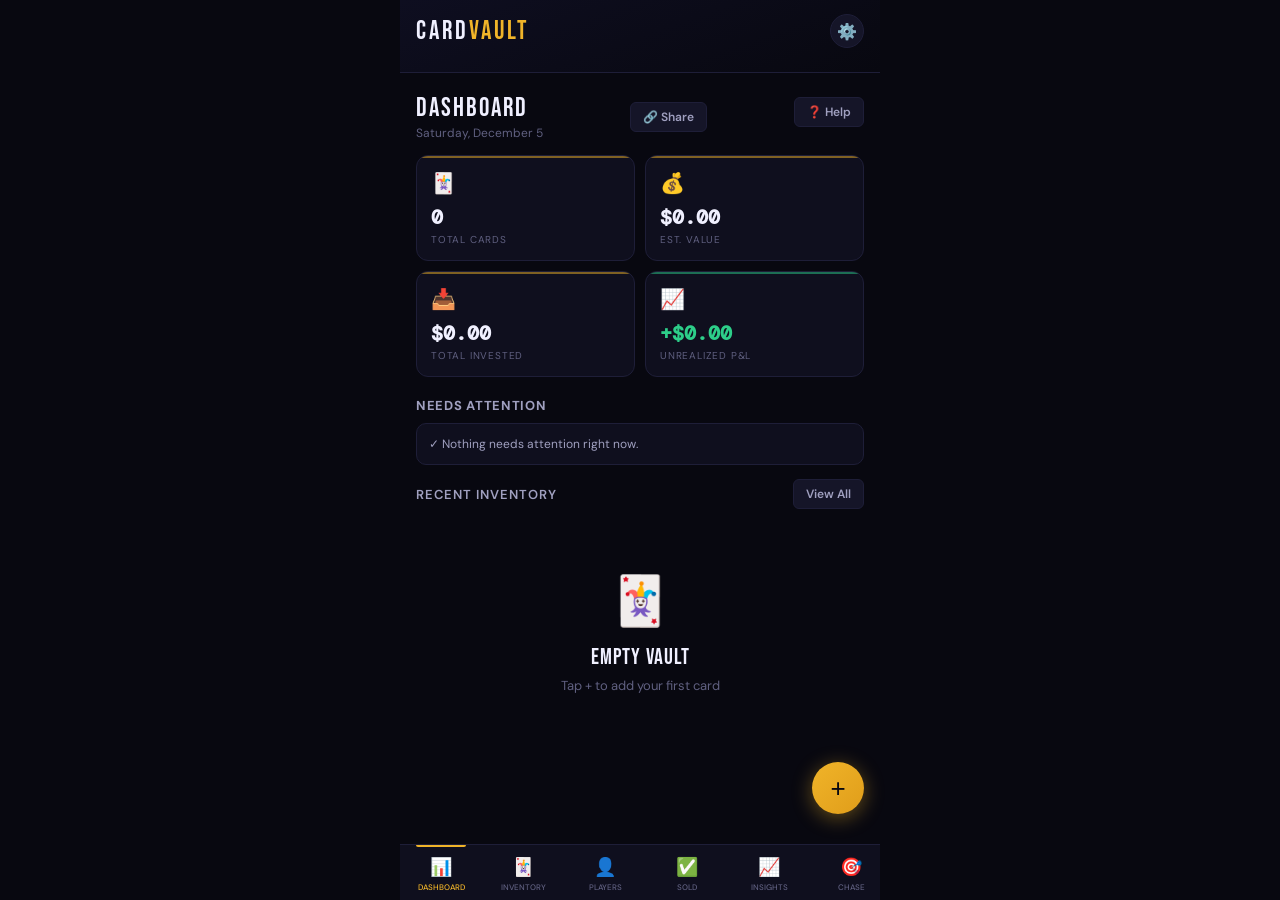
==== commit a0b07809: "Load static in-app Help Center with safe backup and feature guides" ====
--- a/app/index.html
+++ b/app/index.html
@@ -1284,7 +1284,14 @@
 function fmt(n){ return '$'+Math.abs(parseFloat(n)||0).toFixed(2); }
 function fmtPL(n){ n=parseFloat(n)||0; return (n>=0?'+$':'-$')+Math.abs(n).toFixed(2); }
 function fmtShort(n){ n=parseFloat(n)||0; return '$'+(Math.abs(n)>=1000?(Math.abs(n)/1000).toFixed(1)+'k':Math.abs(n).toFixed(0)); }
-function safe(s){ return (s||'').replace(/&/g,'&amp;').replace(/</g,'&lt;').replace(/>/g,'&gt;'); }
+function safe(s){ return String(s??'').replace(/&/g,'&amp;').replace(/</g,'&lt;').replace(/>/g,'&gt;').replace(/"/g,'&quot;').replace(/'/g,'&#39;'); }
+function safeImageSrc(s){
+  const v=String(s||'').trim();
+  if(/^data:image\/(?:jpeg|png|webp|gif);base64,[A-Za-z0-9+/]+={0,2}$/i.test(v) ||
+     /^https:\/\/[^\s"'<>]+$/i.test(v) ||
+     /^blob:https?:\/\/[^\s"'<>]+$/i.test(v)) return safe(v);
+  return '';
+}
 function toast(msg, type=''){
   const t=se('toast');
   t.textContent=msg; t.className='toast show'+(type?' '+type:'');
@@ -1294,16 +1301,16 @@
 // ===== CARD HTML =====
 function cardHTML(card, showPL=true){
   const pl = (card.value||0)-(card.cost||0);
-  const img = card.photo ? `<img src="${card.photo}" alt="">` : sportEmoji(card.sport);
-  const meta = [card.year, safe(card.set), safe(card.variation), card.cardNum].filter(Boolean).join(' · ');
+  const img = safeImageSrc(card.photo) ? `<img src="${safeImageSrc(card.photo)}" alt="">` : sportEmoji(card.sport);
+  const meta = [card.year,card.set,card.variation,card.cardNum].filter(Boolean).map(safe).join(' · ');
   const gradeTag = card.grade ? `<span class="tag tag-grade">${safe(card.grade)}</span>` : `<span class="tag tag-cond">${safe(card.condition)}</span>`;
-  const printTag = card.printRun ? `<span class="tag tag-print">/${card.printRun}</span>` : '';
-  return `<div class="card-item" onclick="openCard(${card.id})">
+  const printTag = card.printRun ? `<span class="tag tag-print">/${safe(card.printRun)}</span>` : '';
+  return `<div class="card-item" onclick="openCard(${Number.isSafeInteger(Number(card.id))?Number(card.id):-1})">
     <div class="card-thumb">${img}</div>
     <div class="card-body">
       <div class="card-name">${safe(card.player)}</div>
-      <div class="card-meta">${meta||card.team||'—'}</div>
-      <div class="card-tags"><span class="tag tag-sport">${sportEmoji(card.sport)} ${card.sport}</span>${gradeTag}${printTag}${card.needsPricing?'<span class="tag" style="background:rgba(247,95,111,.15);color:var(--red);border:1px solid rgba(247,95,111,.3)">Needs pricing</span>':''}${_pendingVal()===card.id?`<span class="tag" style="background:var(--gold-dim);color:var(--gold);border:1px solid var(--gold)" onclick="event.stopPropagation();openPasteVal(${card.id})">📋 Paste ChatGPT Valuation</span>`:''}</div>
+      <div class="card-meta">${meta||safe(card.team)||'—'}</div>
+      <div class="card-tags"><span class="tag tag-sport">${sportEmoji(card.sport)} ${safe(card.sport)}</span>${gradeTag}${printTag}${card.needsPricing?'<span class="tag" style="background:rgba(247,95,111,.15);color:var(--red);border:1px solid rgba(247,95,111,.3)">Needs pricing</span>':''}${_pendingVal()===card.id?`<span class="tag" style="background:var(--gold-dim);color:var(--gold);border:1px solid var(--gold)" onclick="event.stopPropagation();openPasteVal(${card.id})">📋 Paste ChatGPT Valuation</span>`:''}</div>
     </div>
     <div class="card-prices">
       <div class="price-val">${fmt(card.value)}</div>
@@ -1368,8 +1375,8 @@
   const id = card.id;
   const pl = (card.value||0)-(card.cost||0);
   const plClass = pl>=0?'var(--green)':'var(--red)';
-  const img = card.photo ? `<img src="${card.photo}" alt="">` : sportEmoji(card.sport);
-  const meta = [card.year, safe(card.set), safe(card.variation)].filter(Boolean).join(' · ');
+  const img = safeImageSrc(card.photo) ? `<img src="${safeImageSrc(card.photo)}" alt="">` : sportEmoji(card.sport);
+  const meta = [card.year,card.set,card.variation].filter(Boolean).map(safe).join(' · ');
   const hasEbay = !!getKey('ebay');
   const isPSA = card.grade && card.grade.toUpperCase().startsWith('PSA');
   const hasPSA = !!getKey('psa');
@@ -1377,15 +1384,15 @@
 
   se('detail-body').innerHTML = `
     <div class="detail-hero">
-      <div class="detail-img" id="detail-photo-thumb">${card.photo ? `<img src="${card.photo}" alt="">` : img}</div>
+      <div class="detail-img" id="detail-photo-thumb">${safeImageSrc(card.photo) ? `<img src="${safeImageSrc(card.photo)}" alt="">` : img}</div>
       <div class="detail-info">
         <div class="detail-name">${safe(card.player)}</div>
         <div class="detail-meta">${meta||'—'}</div>
         ${card.team?`<div class="detail-meta">${safe(card.team)}</div>`:''}
         <div class="detail-tags">
-          <span class="tag tag-sport">${sportEmoji(card.sport)} ${card.sport}</span>
+          <span class="tag tag-sport">${sportEmoji(card.sport)} ${safe(card.sport)}</span>
           ${card.grade?`<span class="tag tag-grade">${safe(card.grade)}</span>`:`<span class="tag tag-cond">${safe(card.condition)}</span>`}
-          ${card.printRun?`<span class="tag tag-print">/${card.printRun}</span>`:''}
+          ${card.printRun?`<span class="tag tag-print">/${safe(card.printRun)}</span>`:''}
         </div>
       </div>
     </div>
@@ -1434,7 +1441,7 @@
       </div>
       <div class="market-body" id="psa-body">
         <div class="market-empty">${hasPSA
-          ? (card.certNumber?`Cert #${card.certNumber} — tap Look Up`:'Tap Look Up to search by card details')
+          ? (card.certNumber?`Cert #${safe(card.certNumber)} — tap Look Up`:'Tap Look Up to search by card details')
           : 'Add your PSA token in Settings'}</div>
       </div>
     </div>` : ''}
@@ -1444,7 +1451,7 @@
     <div class="detail-section">
       <div class="detail-section-title">Details</div>
       ${card.cardNum?`<div class="detail-row"><span class="detail-row-label">Card #</span><span class="detail-row-val">${safe(card.cardNum)}</span></div>`:''}
-      ${card.printRun?`<div class="detail-row"><span class="detail-row-label">Print Run</span><span class="detail-row-val" style="color:var(--gold)">/${card.printRun}</span></div>`:''}
+      ${card.printRun?`<div class="detail-row"><span class="detail-row-label">Print Run</span><span class="detail-row-val" style="color:var(--gold)">/${safe(card.printRun)}</span></div>`:''}
       <div class="detail-row"><span class="detail-row-label">Condition</span><span class="detail-row-val">${safe(card.grade||card.condition)}</span></div>
       ${isPSA?`<div class="detail-row"><span class="detail-row-label">PSA Cert #</span><div style="display:flex;gap:8px;align-items:center"><input class="form-input" id="cert-input" value="${safe(card.certNumber||'')}" placeholder="e.g. 12345678" style="max-width:140px;padding:5px 8px;font-size:12px"><button class="btn-sm gold" onclick="saveCert(${id})" style="padding:5px 10px">Save</button></div></div>`:''}
       <div class="detail-row"><span class="detail-row-label">Added</span><span class="detail-row-val" style="font-size:12px">${card.dateAdded?new Date(card.dateAdded).toLocaleDateString('en-US',{month:'short',day:'numeric',year:'numeric'}):'—'}</span></div>
@@ -1926,8 +1933,8 @@
     const pl=val-cards.reduce((s,c)=>s+(c.cost||0),0);
     const initials=name.trim().split(/\s+/).map(w=>w[0]).join('').toUpperCase().slice(0,2);
     const photo=cards.find(c=>c.photo);
-    const avatar=photo?`<img src="${photo.photo}" style="width:100%;height:100%;object-fit:cover;border-radius:50%">`:`<span>${initials}</span>`;
-    return `<div class="player-card" onclick="openPlayerFolder('${safe(name).replace(/'/g,"\\'")}')">
+    const avatar=photo&&safeImageSrc(photo.photo)?`<img src="${safeImageSrc(photo.photo)}" style="width:100%;height:100%;object-fit:cover;border-radius:50%">`:`<span>${safe(initials)}</span>`;
+    return `<div class="player-card" data-player-name="${safe(name)}" onclick="openPlayerFolder(this.dataset.playerName)">
       <div class="player-card-inner">
         <div class="player-avatar">${avatar}</div>
         <div style="flex:1;min-width:0"><div class="player-name">${safe(name)}</div><div class="player-stats">${cards.length} card${cards.length!==1?'s':''}</div></div>
@@ -1948,7 +1955,7 @@
   se('player-detail-content').innerHTML=`
     <div style="display:flex;align-items:center;gap:12px;margin-bottom:16px">
       <div style="width:56px;height:56px;border-radius:50%;background:var(--bg3);border:2px solid var(--gold);display:flex;align-items:center;justify-content:center;font-family:'Bebas Neue',sans-serif;font-size:22px;color:var(--gold);overflow:hidden">
-        ${cards.find(c=>c.photo)?`<img src="${cards.find(c=>c.photo).photo}" style="width:100%;height:100%;object-fit:cover">`:name.trim().split(/\s+/).map(w=>w[0]).join('').toUpperCase().slice(0,2)}
+        ${cards.find(c=>safeImageSrc(c.photo))?`<img src="${safeImageSrc(cards.find(c=>safeImageSrc(c.photo)).photo)}" style="width:100%;height:100%;object-fit:cover">`:safe(name.trim().split(/\s+/).map(w=>w[0]).join('').toUpperCase().slice(0,2))}
       </div>
       <div>
         <div style="font-family:'Bebas Neue',sans-serif;font-size:24px;letter-spacing:1px">${safe(name)}</div>
@@ -1976,12 +1983,13 @@
   plEl.style.color=pl>=0?'var(--green)':'var(--red)';
   if(!count){ se('sold-list').innerHTML=`<div class="empty"><div class="empty-icon">✅</div><div class="empty-title">No Sales Yet</div><div class="empty-sub">Record a sale from any card's detail view</div></div>`; return; }
   se('sold-list').innerHTML=soldHistory.map(s=>{
-    const d=s.dateSold?new Date(s.dateSold).toLocaleDateString('en-US',{month:'short',day:'numeric',year:'numeric'}):'—';
+    const parsedDate=s.dateSold?new Date(s.dateSold):null;
+    const d=parsedDate && Number.isFinite(parsedDate.getTime())?parsedDate.toLocaleDateString('en-US',{month:'short',day:'numeric',year:'numeric'}):'—';
     return `<div class="sold-item">
       <div class="sold-item-name">${safe(s.player)}</div>
-      <div class="sold-item-meta">${[s.year,safe(s.set),safe(s.grade||s.condition)].filter(Boolean).join(' · ')}</div>
+      <div class="sold-item-meta">${[s.year,s.set,s.grade||s.condition].filter(Boolean).map(safe).join(' · ')}</div>
       <div class="sold-item-row">
-        <div><div style="font-size:11px;color:var(--muted)">${s.platform} · ${d}</div></div>
+        <div><div style="font-size:11px;color:var(--muted)">${safe(s.platform)} · ${safe(d)}</div></div>
         <div style="text-align:right">
           <div class="sold-item-price">${fmt(s.salePrice)}</div>
           <div class="sold-item-pl" style="color:${s.pl>=0?'var(--green)':'var(--red)'}">${fmtPL(s.pl)}</div>
@@ -2000,13 +2008,13 @@
     return;
   }
   function insightItem(c,rank,mainVal,subVal,subColor){
-    const img=c.photo?`<img src="${c.photo}" alt="">`:sportEmoji(c.sport);
-    const meta=[c.year,safe(c.set),safe(c.grade||c.condition)].filter(Boolean).join(' · ');
+    const img=safeImageSrc(c.photo)?`<img src="${safeImageSrc(c.photo)}" alt="">`:sportEmoji(c.sport);
+    const meta=[c.year,c.set,c.grade||c.condition].filter(Boolean).map(safe).join(' · ');
     const rankClass=rank<=3?['','rank-1','rank-2','rank-3'][rank]:'';
-    return `<div class="insight-item card-item" onclick="openCard(${c.id})">
+    return `<div class="insight-item card-item" onclick="openCard(${Number.isSafeInteger(Number(c.id))?Number(c.id):-1})">
       <div class="insight-rank ${rankClass}">${rank}</div>
       <div class="insight-thumb">${img}</div>
-      <div class="insight-info"><div class="insight-name">${safe(c.player)}</div><div class="insight-meta">${meta||c.sport}</div></div>
+      <div class="insight-info"><div class="insight-name">${safe(c.player)}</div><div class="insight-meta">${meta||safe(c.sport)}</div></div>
       <div class="insight-right"><div class="insight-val">${mainVal}</div><div class="insight-pl" style="color:${subColor}">${subVal}</div></div>
     </div>`;
   }
@@ -2315,15 +2323,15 @@
 function openSharedCard(idx) {
   const c = _sharedCards[idx];
   if(!c) return;
-  const hasPhoto = c.photo && c.photo !== '[photo]';
-  const meta = [c.year, safe(c.team), safe(c.set)].filter(Boolean).join(' · ');
+  const hasPhoto = !!safeImageSrc(c.photo);
+  const meta = [c.year,c.team,c.set].filter(Boolean).map(safe).join(' · ');
   const variation = c.variation ? `<div style="font-size:13px;color:var(--gold);margin-bottom:8px">${safe(c.variation)}</div>` : '';
-  const printRun = c.printRun ? `<div style="font-size:12px;color:var(--muted);margin-bottom:4px">Print Run: /${c.printRun}</div>` : '';
+  const printRun = c.printRun ? `<div style="font-size:12px;color:var(--muted);margin-bottom:4px">Print Run: /${safe(c.printRun)}</div>` : '';
   const grade = c.grade ? `<div style="font-size:12px;color:var(--muted);margin-bottom:4px">Grade: ${safe(c.grade)}${c.certNumber?' · Cert #'+safe(c.certNumber):''}</div>` : '';
   const cond = !c.grade && c.condition ? `<div style="font-size:12px;color:var(--muted);margin-bottom:4px">Condition: ${safe(c.condition)}</div>` : '';
   const notes = c.notes ? `<div style="font-size:12px;color:var(--text2);margin-top:8px;padding-top:8px;border-top:1px solid var(--border)">${safe(c.notes)}</div>` : '';
   se('shared-modal-body').innerHTML = `
-    ${hasPhoto ? `<div style="width:100%;background:#000;max-height:320px;overflow:hidden;display:flex;align-items:center;justify-content:center;"><img src="${c.photo}" style="width:100%;max-height:320px;object-fit:contain;"></div>` : `<div style="width:100%;height:160px;background:var(--bg3);display:flex;align-items:center;justify-content:center;font-size:56px">${sportEmoji(c.sport)}</div>`}
+    ${hasPhoto ? `<div style="width:100%;background:#000;max-height:320px;overflow:hidden;display:flex;align-items:center;justify-content:center;"><img src="${safeImageSrc(c.photo)}" style="width:100%;max-height:320px;object-fit:contain;"></div>` : `<div style="width:100%;height:160px;background:var(--bg3);display:flex;align-items:center;justify-content:center;font-size:56px">${sportEmoji(c.sport)}</div>`}
     <div style="padding:16px">
       <div style="font-size:20px;font-weight:700;margin-bottom:4px">${safe(c.player)}</div>
       <div style="font-size:12px;color:var(--muted);margin-bottom:12px">${meta}</div>
@@ -2347,15 +2355,15 @@
   const total = cards.reduce((s,c)=>s+(c.value||0),0);
   se('shared-body').innerHTML = `<div style="margin-bottom:16px;font-size:13px;color:var(--text2)">${cards.length} cards · <span style="color:var(--muted)">Tap a card for details</span></div>`
     + cards.map((c,i)=>{
-      const hasPhoto = c.photo && c.photo !== '[photo]';
+      const hasPhoto = !!safeImageSrc(c.photo);
       const thumb = hasPhoto
-        ? `<img src="${c.photo}" alt="" style="width:100%;height:100%;object-fit:cover;">`
+        ? `<img src="${safeImageSrc(c.photo)}" alt="" style="width:100%;height:100%;object-fit:cover;">`
         : `<span style="font-size:24px">${sportEmoji(c.sport)}</span>`;
-      const meta = [c.year,safe(c.set),safe(c.variation)].filter(Boolean).join(' · ');
+      const meta = [c.year,c.set,c.variation].filter(Boolean).map(safe).join(' · ');
       return `<div class="card-item" style="cursor:pointer" onclick="openSharedCard(${i})">
         <div class="card-thumb" style="${hasPhoto?'padding:0;overflow:hidden;':'display:flex;align-items:center;justify-content:center;'}">${thumb}</div>
         <div class="card-body"><div class="card-name">${safe(c.player)}</div><div class="card-meta">${meta||'—'}</div>
-        <div class="card-tags"><span class="tag tag-sport">${sportEmoji(c.sport)} ${c.sport}</span>${c.grade?`<span class="tag tag-grade">${safe(c.grade)}</span>`:`<span class="tag tag-cond">${safe(c.condition)}</span>`}${c.printRun?`<span class="tag tag-print">/${c.printRun}</span>`:''}</div></div>
+        <div class="card-tags"><span class="tag tag-sport">${sportEmoji(c.sport)} ${safe(c.sport)}</span>${c.grade?`<span class="tag tag-grade">${safe(c.grade)}</span>`:`<span class="tag tag-cond">${safe(c.condition)}</span>`}${c.printRun?`<span class="tag tag-print">/${safe(c.printRun)}</span>`:''}</div></div>
         <div class="card-prices">${c.value!=null?`<div class="price-val">${fmt(c.value)}</div>`:""}<div style="font-size:10px;color:var(--muted);margin-top:2px">tap ›</div></div>
       </div>`;
     }).join('');
@@ -2364,7 +2372,7 @@
 function _sharedError(msg) {
   se('main-app').style.display='none';
   se('shared-view').style.display='block';
-  se('shared-body').innerHTML=`<div style="color:var(--red);padding:20px;text-align:center">⚠️ ${msg}</div>`;
+  se('shared-body').textContent=String(msg||'Could not load shared collection');
 }
 
 // Compress a photo to target size (bytes) for sharing
@@ -2401,23 +2409,23 @@
   const total = cards.reduce((s,c)=>s+(c.value||0),0);
   const sportIcon = s => s==='Baseball'?'⚾':s==='Basketball'?'🏀':s==='Football'?'🏈':s==='Hockey'?'🏒':s==='Soccer'?'⚽':s==='Non-Sports'?'🎬':'🃏';
   const rows = cards.map(c => {
-    const hasPhoto = c.photo && c.photo !== '[photo]';
+    const hasPhoto = !!safeImageSrc(c.photo);
     const thumb = hasPhoto
-      ? `<img src="${c.photo}" style="width:56px;height:56px;object-fit:cover;border-radius:8px;flex-shrink:0;">`
+      ? `<img src="${safeImageSrc(c.photo)}" style="width:56px;height:56px;object-fit:cover;border-radius:8px;flex-shrink:0;">`
       : `<div style="width:56px;height:56px;border-radius:8px;background:#1a1a2e;display:flex;align-items:center;justify-content:center;font-size:24px;flex-shrink:0;">${sportIcon(c.sport)}</div>`;
-    const meta = [c.year,c.set,c.variation].filter(Boolean).join(' · ');
+    const meta = [c.year,c.set,c.variation].filter(Boolean).map(safe).join(' · ');
     const badge = c.grade
-      ? `<span style="background:#7c3aed;color:#fff;font-size:10px;padding:2px 6px;border-radius:4px;margin-right:4px">${c.grade}</span>`
-      : `<span style="background:#1e293b;color:#94a3b8;font-size:10px;padding:2px 6px;border-radius:4px;margin-right:4px">${c.condition||''}</span>`;
-    const pr = c.printRun ? `<span style="background:#1e293b;color:#f59e0b;font-size:10px;padding:2px 6px;border-radius:4px">/${c.printRun}</span>` : '';
+      ? `<span style="background:#7c3aed;color:#fff;font-size:10px;padding:2px 6px;border-radius:4px;margin-right:4px">${safe(c.grade)}</span>`
+      : `<span style="background:#1e293b;color:#94a3b8;font-size:10px;padding:2px 6px;border-radius:4px;margin-right:4px">${safe(c.condition||'')}</span>`;
+    const pr = c.printRun ? `<span style="background:#1e293b;color:#f59e0b;font-size:10px;padding:2px 6px;border-radius:4px">/${safe(c.printRun)}</span>` : '';
     const val = c.value ? `<div style="font-size:15px;font-weight:700;color:#f59e0b">$${c.value.toLocaleString()}</div>` : '';
-    const photoFull = hasPhoto ? `<div id="pf${c.id}" style="display:none"><img src="${c.photo}" style="width:100%;max-height:300px;object-fit:contain;border-radius:8px;margin-top:8px;"></div>` : '';
-    const notesHtml = c.notes ? `<div style="font-size:12px;color:#64748b;margin-top:4px">${c.notes}</div>` : '';
+    const photoFull = hasPhoto ? `<div id="pf${Number.isSafeInteger(Number(c.id))?Number(c.id):-1}" style="display:none"><img src="${safeImageSrc(c.photo)}" style="width:100%;max-height:300px;object-fit:contain;border-radius:8px;margin-top:8px;"></div>` : '';
+    const notesHtml = c.notes ? `<div style="font-size:12px;color:#64748b;margin-top:4px">${safe(c.notes)}</div>` : '';
     const tapHint = hasPhoto ? `<div style="font-size:10px;color:#334155;margin-top:4px">tap to expand photo</div>` : '';
-    return `<div onclick="var d=document.getElementById('pf${c.id}');if(d)d.style.display=d.style.display==='block'?'none':'block'" style="background:#0f172a;border:1px solid #1e293b;border-radius:12px;padding:12px;display:flex;gap:12px;align-items:flex-start;cursor:pointer;margin-bottom:8px">
+    return `<div onclick="var d=document.getElementById('pf${Number.isSafeInteger(Number(c.id))?Number(c.id):-1}');if(d)d.style.display=d.style.display==='block'?'none':'block'" style="background:#0f172a;border:1px solid #1e293b;border-radius:12px;padding:12px;display:flex;gap:12px;align-items:flex-start;cursor:pointer;margin-bottom:8px">
       ${thumb}
       <div style="flex:1;min-width:0">
-        <div style="font-size:15px;font-weight:600;color:#f1f5f9;margin-bottom:2px">${c.player||''}</div>
+        <div style="font-size:15px;font-weight:600;color:#f1f5f9;margin-bottom:2px">${safe(c.player||'')}</div>
         <div style="font-size:11px;color:#64748b;margin-bottom:6px;overflow:hidden;text-overflow:ellipsis;white-space:nowrap">${meta}</div>
         <div>${badge}${pr}</div>
         ${notesHtml}${tapHint}${photoFull}
@@ -2452,7 +2460,7 @@
     // Compress photos to ~40KB each before uploading
     const TARGET = 40 * 1024;
     const snapshot = await Promise.all(inventory.map(async c => {
-      const card = {...c, cost:undefined};
+      const card = {id:c.id,player:c.player,sport:c.sport,year:c.year,team:c.team,set:c.set,cardNum:c.cardNum,variation:c.variation,printRun:c.printRun,condition:c.condition,grade:c.grade,certNumber:c.certNumber,value:c.value,photo:c.photo};
       if(card.photo && card.photo.startsWith('data:') && card.photo.length * 0.75 > TARGET) {
         card.photo = await _compressForShare(card.photo, TARGET);
       }
@@ -2506,6 +2514,10 @@
   }
   const gistId = getParam(window.location.search,'gist') || getParam(window.location.hash||'','gist');
   if(!gistId) return false;
+  if(!/^[a-f0-9]{20,32}$/i.test(gistId)){
+    _sharedError('Invalid shared collection link.');
+    return false;
+  }
 
   se('main-app').style.display='none';
   se('shared-view').style.display='block';
@@ -2520,7 +2532,9 @@
     const fileInfo = data.files && data.files['collection.json'];
     if(!fileInfo) throw new Error('Collection not found in gist');
     // Use raw_url to get full content — GitHub truncates .content at 1MB
-    const rawRes = await fetch(fileInfo.raw_url);
+    const rawUrl = new URL(fileInfo.raw_url);
+    if(rawUrl.protocol!=='https:' || rawUrl.hostname!=='gist.githubusercontent.com')throw new Error('Unexpected shared collection source');
+    const rawRes = await fetch(rawUrl.toString());
     if(!rawRes.ok) throw new Error('Could not fetch collection data');
     const cards = await rawRes.json();
     _renderSharedCards(Array.isArray(cards) ? cards : []);
@@ -2579,7 +2593,7 @@
   if(window.ResizeObserver&&cvNav)new ResizeObserver(syncFabPosition).observe(cvNav);
   window.addEventListener('resize',syncFabPosition);
   // Extensions load only after crash recovery and core inventory initialization.
-  const modules=["cv-features.js?v=pulse-backup-v5","cv-receipts.js?v=finance-audit-1","cv-grading.js?v=restore-reconcile-v2","cv-dashboard.js?v=dash-clean-v1","cv-insights.js?v=final-audit-v5","cv-editing.js?v=edit-history-v1","cv-export.js?v=csv-export-fixed-v3","cv-import.js?v=pre-release-audit-v4","cv-chase.js?v=chase-photos-v3","cv-pulse.js?v=news-and-release-v2","cv-pulse-tiles.js?v=visual-1","cv-voice.js?v=keyboard-dictation-v3"];
+  const modules=["cv-features.js?v=pulse-backup-v5","cv-receipts.js?v=finance-audit-1","cv-grading.js?v=restore-reconcile-v2","cv-dashboard.js?v=dash-clean-v1","cv-insights.js?v=final-audit-v5","cv-editing.js?v=edit-history-v1","cv-export.js?v=csv-export-fixed-v3","cv-import.js?v=pre-release-audit-v4","cv-chase.js?v=chase-photos-v3","cv-pulse.js?v=news-and-release-v2","cv-pulse-tiles.js?v=visual-1","cv-voice.js?v=keyboard-dictation-v3","cv-help.js?v=help-v1"];
   for(const path of modules){
     await new Promise((resolve,reject)=>{
       const script=document.createElement('script');script.src=path;script.onload=resolve;script.onerror=()=>reject(Error('Could not load '+path));
